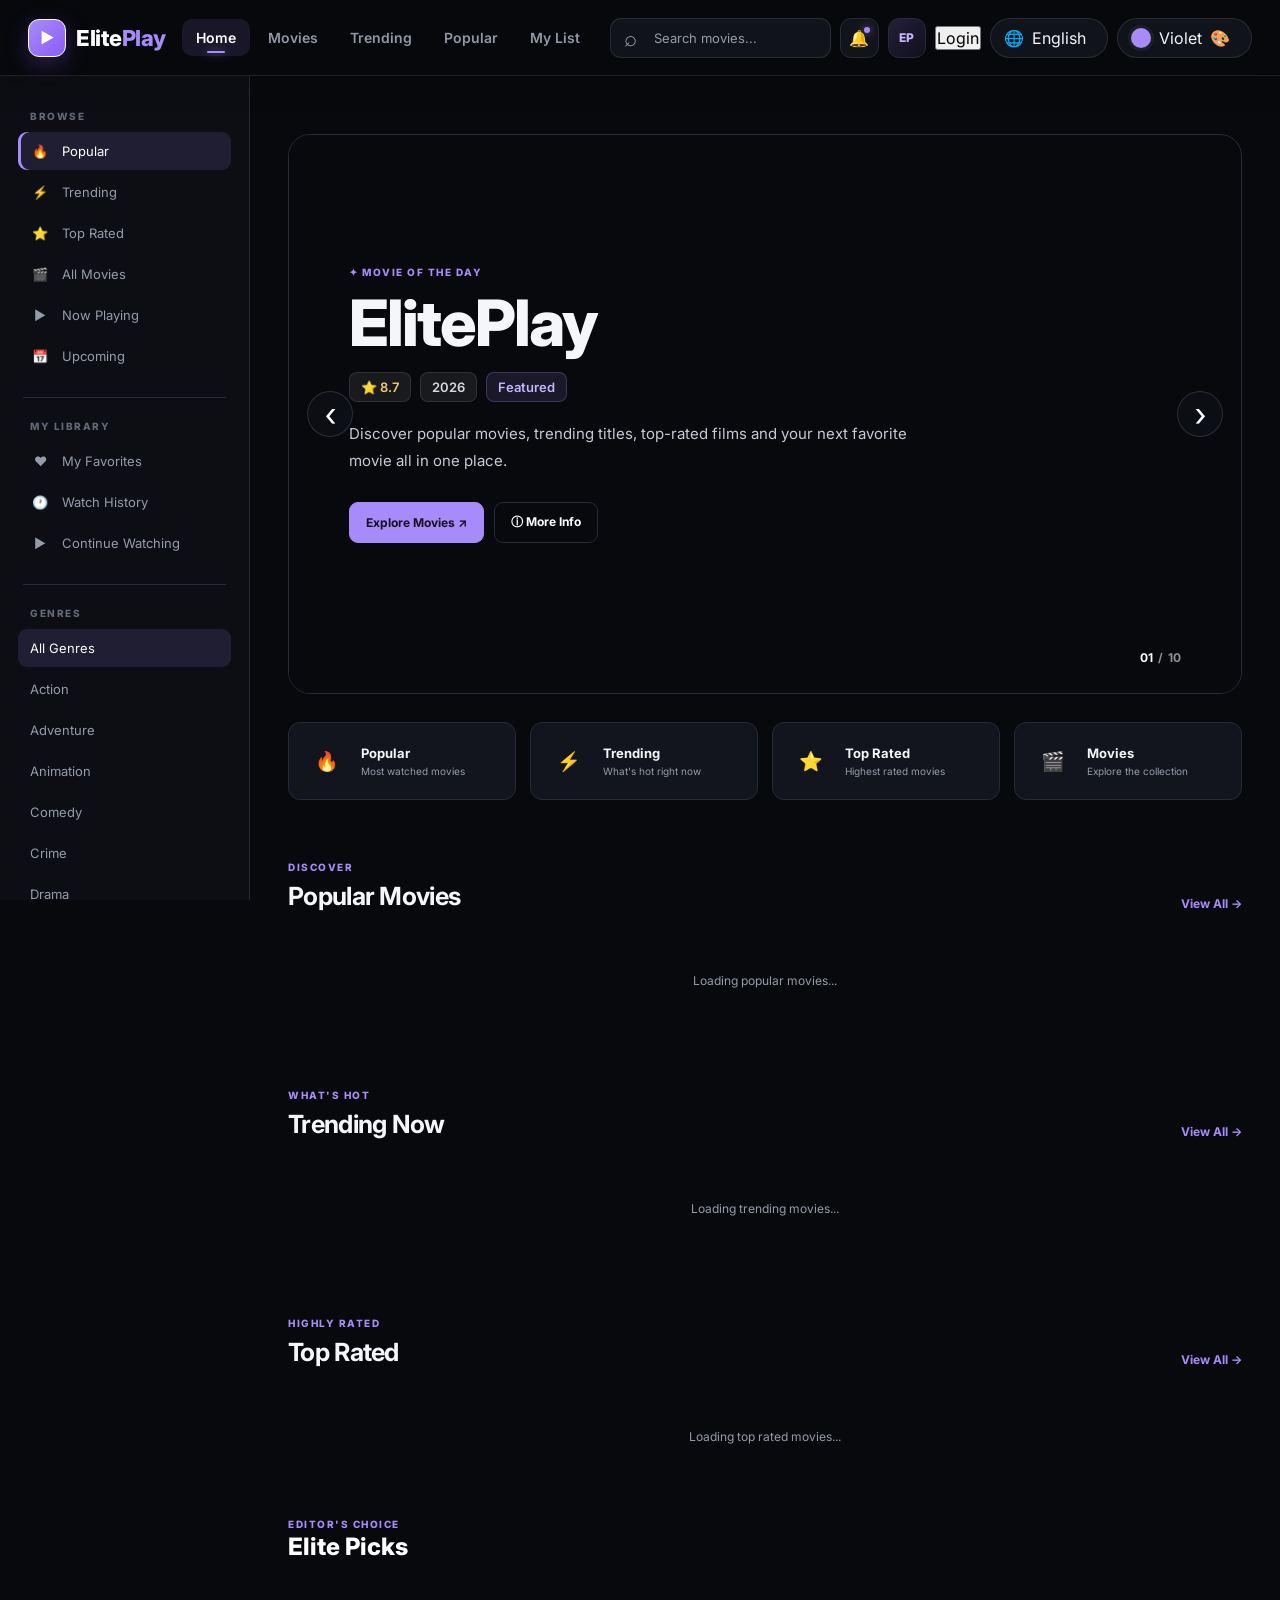
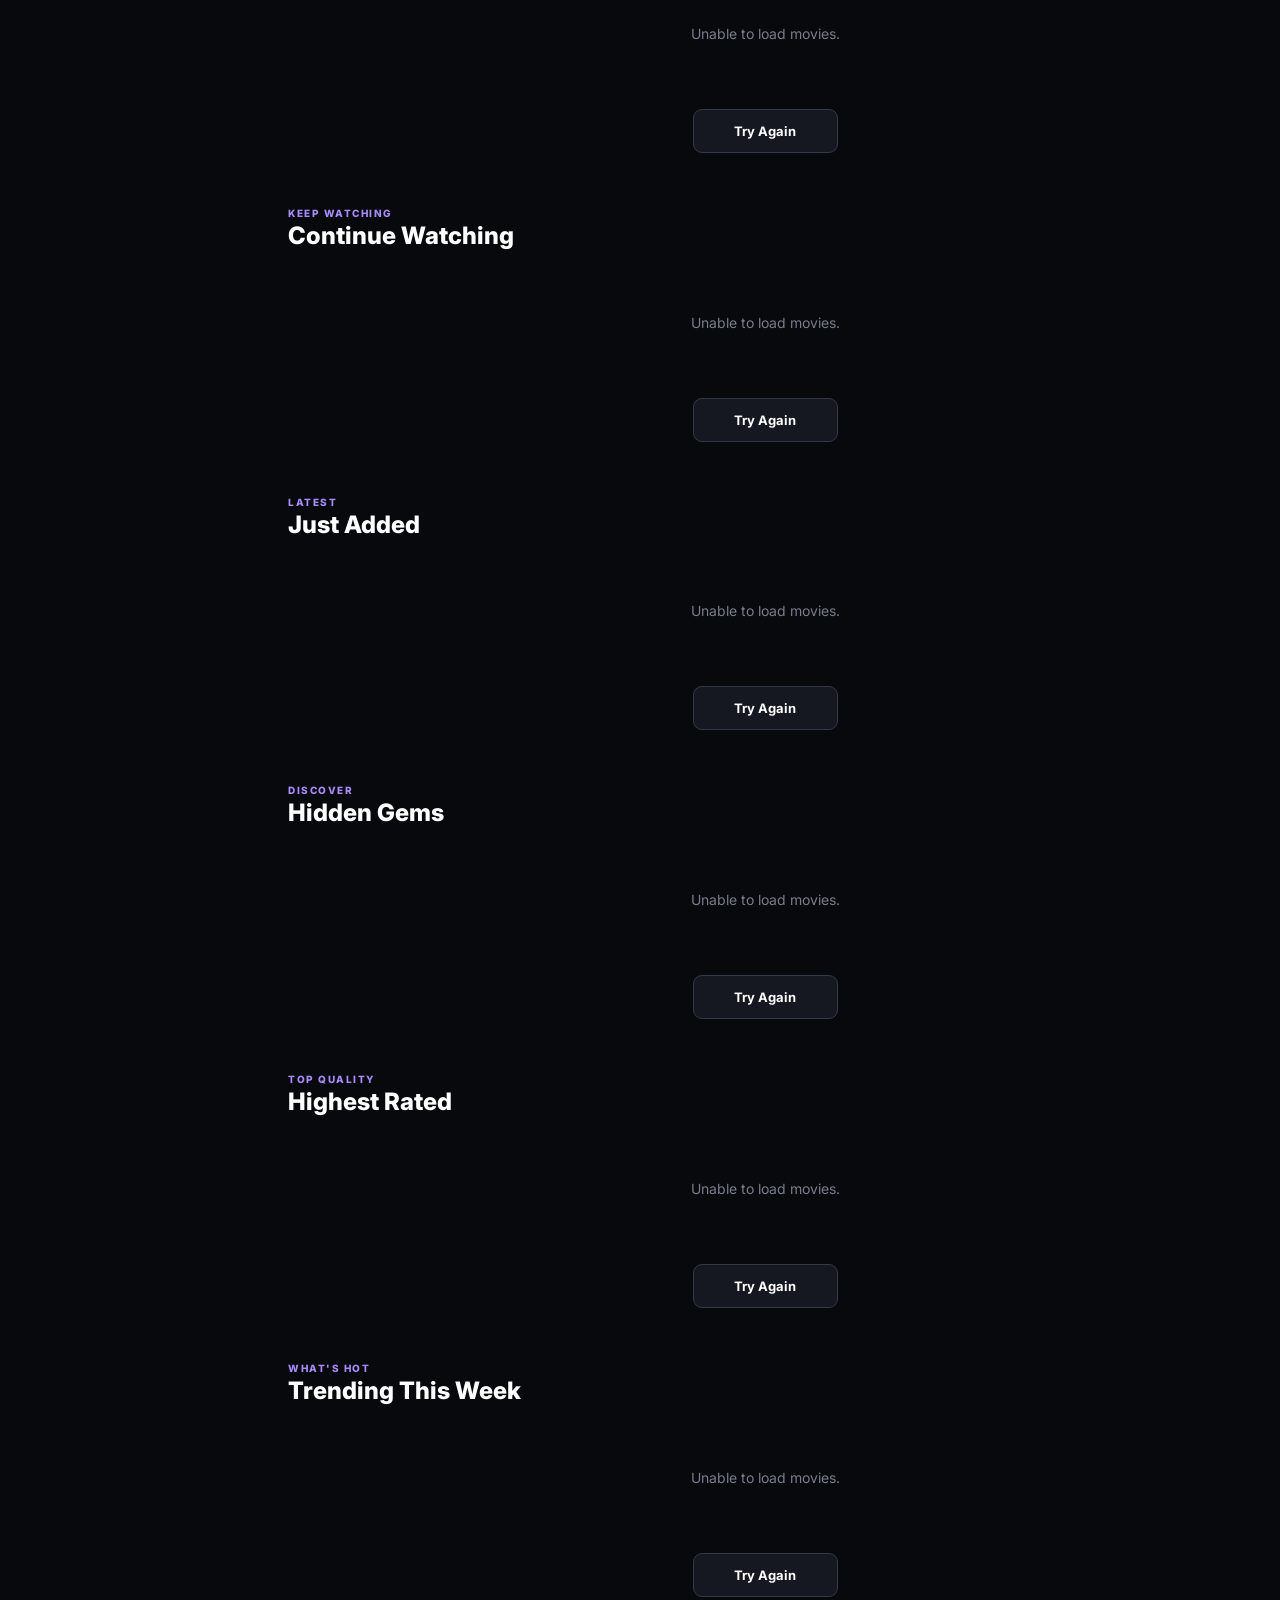
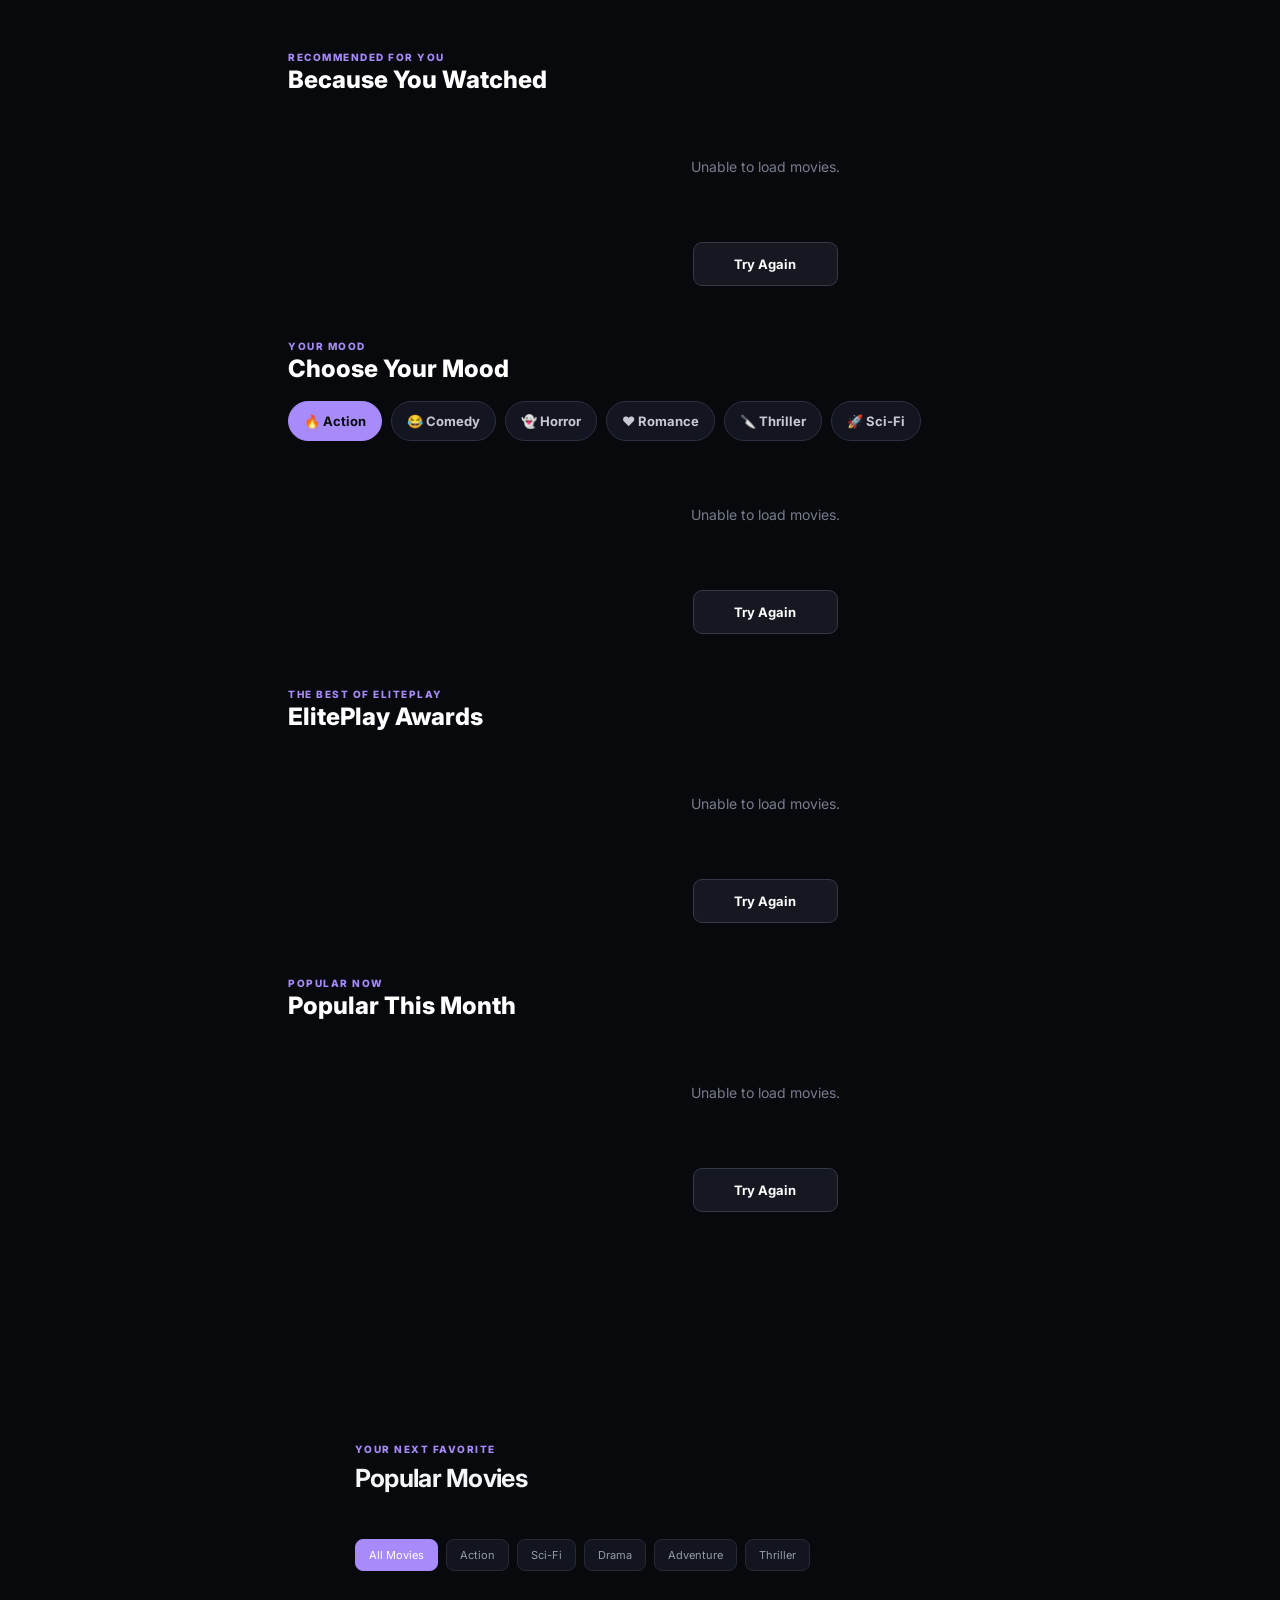
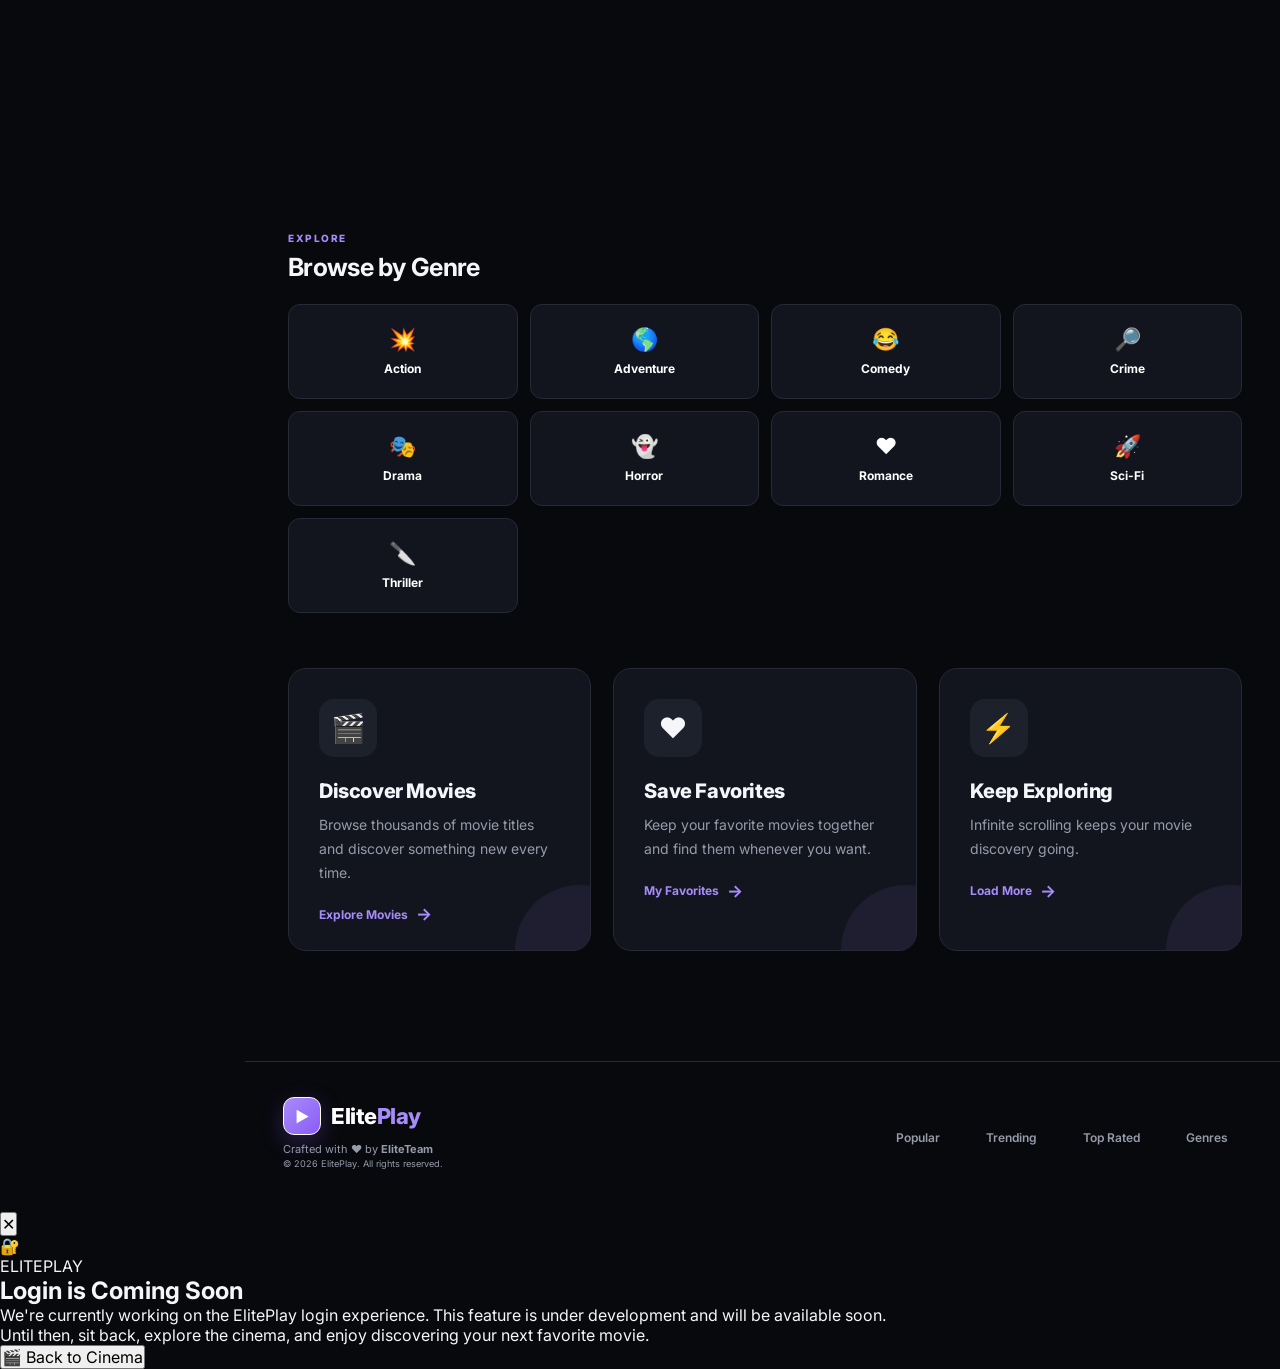
==== index.html @ f1dd1115 "Add files via upload" ====
<!DOCTYPE html>
<html lang="en">
<head>
  <meta charset="UTF-8">
  <meta name="viewport" content="width=device-width, initial-scale=1.0">

  <title>Elite Play | Movie App</title>

  <link rel="stylesheet" href="moviebox.css">
  <link rel="stylesheet" href="ThemeOrLangSections/loginbtn.css">
  
  <!-- <link rel="stylesheet" href="top-nav.css"> -->

  <link rel="preconnect" href="https://fonts.googleapis.com">
  <link href="https://fonts.googleapis.com/css2?family=Inter:wght@400;500;600;700;800&display=swap" rel="stylesheet">
</head>

<body>

<!DOCTYPE html>
<html lang="en">

<head>

    <meta charset="UTF-8">

    <meta
        name="viewport"
        content="width=device-width, initial-scale=1.0"
    >

    <title>ElitePlay | Movie App</title>

    <link
        rel="stylesheet"
        href="moviebox.css"
    >

    <link
        rel="preconnect"
        href="https://fonts.googleapis.com"
    >

    <link
        href="https://fonts.googleapis.com/css2?family=Inter:wght@400;500;600;700;800&display=swap"
        rel="stylesheet"
    >

</head>


<body>


<!-- =========================================
     TOP NAVBAR
========================================= -->

<!-- =========================================
     PREMIUM ELITEPLAY NAVBAR
========================================= -->
<!-- Animated Background -->
<canvas id="eliteBackground"></canvas>
<header class="elite-navbar">

    <!-- Logo -->
 <a href="#" class="elite-brand" id="homeLogo">
    <span class="brand-icon">▶</span>
    <span>Elite<span class="brand-accent">Play</span></span>
</a>


    <!-- Desktop Navigation -->
    <nav class="elite-nav">

        <a href="#" class="elite-nav-link active" data-nav="home">
            Home
        </a>

        <a href="#movies" class="elite-nav-link" data-nav="movies">
            Movies
        </a>

        <a href="#trendingSection" class="elite-nav-link" data-nav="trending">
            Trending
        </a>

        <a href="#popularSection" class="elite-nav-link" data-nav="popular">
            Popular
        </a>

        <button
            class="elite-nav-link nav-my-list"
            id="headerFavoritesBtn"
            type="button"
        >
            My List
        </button>

    </nav>


    <!-- Right Side -->
    <div class="elite-header-right">

        <!-- Search -->
        <div class="elite-header-search search-box">

            <span class="header-search-icon">⌕</span>

            <input
                type="search"
                id="searchInput"
                placeholder="Search movies..."
                autocomplete="off"
            >

        </div>


        <!-- Search Suggestions -->
        <div
            class="elite-search-suggestions"
            id="searchSuggestions"
        ></div>


        <!-- Notification -->
        <button
            class="header-icon-btn"
            id="notificationBtn"
            type="button"
            aria-label="Notifications"
        >
            <span>🔔</span>
            <i></i>
        </button>

        <div class="elite-notification-panel" id="notificationPanel">

    <div class="panel-header">
        <div>
            <strong>Notifications</strong>
            <small>Stay updated</small>
        </div>

        <button id="closeNotificationPanel" type="button">✕</button>
    </div>

    <div class="notification-item">
        <span class="notification-icon">🎬</span>
        <div>
            <strong>Welcome to ElitePlay</strong>
            <p>Discover movies and start watching.</p>
        </div>
    </div>

    <div class="notification-item">
        <span class="notification-icon">🔥</span>
        <div>
            <strong>Trending Movies</strong>
            <p>Check out what's trending today.</p>
        </div>
    </div>

    <div class="notification-item">
        <span class="notification-icon">⭐</span>
        <div>
            <strong>Top Rated</strong>
            <p>Explore highly rated movies.</p>
        </div>
    </div>

</div>


        <!-- Profile -->
        <button
            class="elite-profile"
            id="profileBtn"
            type="button"
            aria-label="Profile"
        >
            <span class="profile-letter">EP</span>
        </button>

        <div class="elite-profile-menu" id="profileMenu">

    <div class="profile-menu-top">
        <div class="profile-big">EP</div>

        <div>
            <strong>ElitePlay User</strong>
            <small>Movie Explorer</small>
        </div>
    </div>

    <div class="profile-menu-divider"></div>

    <button type="button" id="profileFavorites">
        <span>❤️</span>
        My Favorites
    </button>

    <button type="button" id="profileHistory">
        <span>🕐</span>
        Watch History
    </button>

    <button type="button" id="profileContinue">
        <span>▶️</span>
        Continue Watching
    </button>

    <div class="profile-menu-divider"></div>

    <button type="button" id="profileClose">
        <span>✕</span>
        Close Menu
    </button>

</div>


<!-- For Login Popup -->


<!-- Login -->
<button
    class="elite-login-btn"
    id="loginBtn"
    type="button"
    aria-label="Login"
>
    Login
</button>


<!-- For Color Or Language Sections -->

<!-- =========================================
     LANGUAGE BUTTON
========================================= -->

<div class="elite-setting-wrapper">

    <button
        class="elite-setting-btn"
        id="languageBtn"
        type="button"
        aria-label="Language"
        aria-expanded="false"
    >
        <span class="setting-icon">🌐</span>
        <span id="currentLanguage">English</span>
        <span class="setting-arrow"></span>
    </button>


    <div
        class="elite-setting-dropdown language-dropdown"
        id="languageDropdown"
    >

        <div class="setting-dropdown-header">
            <span>🌐</span>

            <div>
                <strong data-i18n="languageTitle">
                    Language
                </strong>

                <small data-i18n="languageSubtitle">
                    Choose your language
                </small>
            </div>
        </div>


        <div class="setting-options">

            <button
                class="language-option active"
                data-language="en"
                type="button"
            >
                <span>🇬🇧</span>
                <span>English</span>
                <span class="option-check">✓</span>
            </button>


            <button
                class="language-option"
                data-language="hi"
                type="button"
            >
                <span>🇮🇳</span>
                <span>Hindi</span>
                <span class="option-check">✓</span>
            </button>


            <button
                class="language-option"
                data-language="ja"
                type="button"
            >
                <span>🇯🇵</span>
                <span>Japanese</span>
                <span class="option-check">✓</span>
            </button>


            <button
                class="language-option"
                data-language="zh"
                type="button"
            >
                <span>🇨🇳</span>
                <span>Chinese</span>
                <span class="option-check">✓</span>
            </button>


            <button
                class="language-option"
                data-language="bn"
                type="button"
            >
                <span>🇧🇩</span>
                <span>Bangla</span>
                <span class="option-check">✓</span>
            </button>

        </div>

    </div>

</div>



<!-- =========================================
     THEME BUTTON
========================================= -->

<div class="elite-setting-wrapper">

    <button
        class="elite-setting-btn theme-setting-btn"
        id="themeBtn"
        type="button"
        aria-label="Color Theme"
        aria-expanded="false"
    >



        <span
            class="theme-color-dot"
            id="currentThemeDot"
        ></span>


        <span id="currentTheme">
            Violet
        </span>

                <span>🎨</span>


        <span class="setting-arrow"></span>
    </button>


    <div
        class="elite-setting-dropdown theme-dropdown"
        id="themeDropdown"
    >

        <div class="setting-dropdown-header">

            <span>🎨</span>

            <div>
                <strong data-i18n="themeTitle">
                    Color Theme
                </strong>

                <small data-i18n="themeSubtitle">
                    Customize your interface
                </small>
            </div>

        </div>


        <!-- COLOR THEMES -->

        <div class="theme-options">

            <button
                class="theme-option active"
                data-theme="violet"
                type="button"
            >
                <span
                    class="theme-option-dot violet"
                ></span>

                <span>Violet</span>

                <span class="option-check">✓</span>
            </button>


            <button
                class="theme-option"
                data-theme="ocean"
                type="button"
            >
                <span
                    class="theme-option-dot ocean"
                ></span>

                <span>Ocean</span>

                <span class="option-check">✓</span>
            </button>


            <button
                class="theme-option"
                data-theme="emerald"
                type="button"
            >
                <span
                    class="theme-option-dot emerald"
                ></span>

                <span>Emerald</span>

                <span class="option-check">✓</span>
            </button>


            <button
                class="theme-option"
                data-theme="rose"
                type="button"
            >
                <span
                    class="theme-option-dot rose"
                ></span>

                <span>Rose</span>

                <span class="option-check">✓</span>
            </button>


            <button
                class="theme-option"
                data-theme="sunset"
                type="button"
            >
                <span
                    class="theme-option-dot sunset"
                ></span>

                <span>Sunset</span>

                <span class="option-check">✓</span>
            </button>


            <button
                class="theme-option"
                data-theme="midnight"
                type="button"
            >
                <span
                    class="theme-option-dot midnight"
                ></span>

                <span>Midnight</span>

                <span class="option-check">✓</span>
            </button>

        </div>


        <!-- APPEARANCE -->

        <div class="theme-divider"></div>

        <div class="appearance-title">
            <span data-i18n="appearanceTitle">
                Appearance
            </span>
        </div>


        <div class="mode-options">

            <button
                class="mode-option active"
                data-mode="dark"
                type="button"
            >
                <span>🌙</span>
                <span data-i18n="darkMode">
                    Dark
                </span>
                <span class="option-check">✓</span>
            </button>


            <button
                class="mode-option"
                data-mode="light"
                type="button"
            >
                <span>☀️</span>
                <span data-i18n="lightMode">
                    Light
                </span>
                <span class="option-check">✓</span>
            </button>

        </div>

    </div>

</div>



        <!-- Mobile Menu -->
        <button
            class="mobile-menu-btn"
            id="mobileMenuBtn"
            type="button"
            aria-label="Open menu"
        >
            <span></span>
            <span></span>
            <span></span>
        </button>
<!-- For Mobile DropDown Menu  -->

<!-- =========================================
     MOBILE DROPDOWN MENU
========================================= -->

<div class="elite-mobile-menu" id="eliteMobileMenu">

    <div class="elite-mobile-menu-inner">

        <!-- Navigation -->
        <div class="mobile-menu-section">

            <div class="mobile-menu-title">
                <span>🧭</span>
                <span>Navigation</span>
            </div>

            <button
                class="mobile-menu-link"
                type="button"
                data-mobile-nav="home"
            >
                <span>⌂</span>
                <span>Home</span>
            </button>

            <button
                class="mobile-menu-link"
                type="button"
                data-mobile-nav="movies"
            >
                <span>🎬</span>
                <span>Movies</span>
            </button>

            <button
                class="mobile-menu-link"
                type="button"
                data-mobile-nav="trending"
            >
                <span>⚡</span>
                <span>Trending</span>
            </button>

            <button
                class="mobile-menu-link"
                type="button"
                data-mobile-nav="popular"
            >
                <span>🔥</span>
                <span>Popular</span>
            </button>

            <button
                class="mobile-menu-link"
                type="button"
                data-mobile-nav="my-list"
            >
                <span>❤️</span>
                <span>My List</span>
            </button>

        </div>


        <div class="mobile-menu-divider"></div>


        <!-- Color Themes -->
        <div class="mobile-menu-section">

            <div class="mobile-menu-title">
                <span>🎨</span>
                <span>Color Theme</span>
            </div>


            <div class="mobile-theme-grid">

                <button
                    class="mobile-theme-option"
                    type="button"
                    data-mobile-theme="violet"
                >
                    <span class="mobile-theme-dot violet"></span>
                    <span>Violet</span>
                </button>


                <button
                    class="mobile-theme-option"
                    type="button"
                    data-mobile-theme="ocean"
                >
                    <span class="mobile-theme-dot ocean"></span>
                    <span>Ocean</span>
                </button>


                <button
                    class="mobile-theme-option"
                    type="button"
                    data-mobile-theme="emerald"
                >
                    <span class="mobile-theme-dot emerald"></span>
                    <span>Emerald</span>
                </button>


                <button
                    class="mobile-theme-option"
                    type="button"
                    data-mobile-theme="rose"
                >
                    <span class="mobile-theme-dot rose"></span>
                    <span>Rose</span>
                </button>


                <button
                    class="mobile-theme-option"
                    type="button"
                    data-mobile-theme="sunset"
                >
                    <span class="mobile-theme-dot sunset"></span>
                    <span>Sunset</span>
                </button>


                <button
                    class="mobile-theme-option"
                    type="button"
                    data-mobile-theme="midnight"
                >
                    <span class="mobile-theme-dot midnight"></span>
                    <span>Midnight</span>
                </button>

            </div>

        </div>


        <div class="mobile-menu-divider"></div>


        <!-- Appearance -->
        <div class="mobile-menu-section">

            <div class="mobile-menu-title">
                <span>🌓</span>
                <span>Appearance</span>
            </div>


            <div class="mobile-mode-buttons">

                <button
                    class="mobile-mode-option"
                    type="button"
                    data-mobile-mode="dark"
                >
                    <span>🌙</span>
                    <span>Dark</span>
                </button>


                <button
                    class="mobile-mode-option"
                    type="button"
                    data-mobile-mode="light"
                >
                    <span>☀️</span>
                    <span>Light</span>
                </button>

            </div>

        </div>


        <div class="mobile-menu-divider"></div>


        <!-- Genres -->
        <div class="mobile-menu-section">

            <div class="mobile-menu-title">
                <span>🎬</span>
                <span>Genres</span>
            </div>


            <div class="mobile-genre-grid">

                <button
                    type="button"
                    data-mobile-genre="All"
                >
                    All
                </button>

                <button
                    type="button"
                    data-mobile-genre="Action"
                >
                    Action
                </button>

                <button
                    type="button"
                    data-mobile-genre="Adventure"
                >
                    Adventure
                </button>

                <button
                    type="button"
                    data-mobile-genre="Animation"
                >
                    Animation
                </button>

                <button
                    type="button"
                    data-mobile-genre="Comedy"
                >
                    Comedy
                </button>

                <button
                    type="button"
                    data-mobile-genre="Crime"
                >
                    Crime
                </button>

                <button
                    type="button"
                    data-mobile-genre="Drama"
                >
                    Drama
                </button>

                <button
                    type="button"
                    data-mobile-genre="Fantasy"
                >
                    Fantasy
                </button>

                <button
                    type="button"
                    data-mobile-genre="Horror"
                >
                    Horror
                </button>

                <button
                    type="button"
                    data-mobile-genre="Mystery"
                >
                    Mystery
                </button>

                <button
                    type="button"
                    data-mobile-genre="Romance"
                >
                    Romance
                </button>

                <button
                    type="button"
                    data-mobile-genre="Sci-Fi"
                >
                    Sci-Fi
                </button>

                <button
                    type="button"
                    data-mobile-genre="Thriller"
                >
                    Thriller
                </button>

            </div>

        </div>

    </div>

</div>






    </div>

</header>





<!-- =========================================
     APP LAYOUT
========================================= -->

<div class="app-layout">


<!-- =========================================
     SIDEBAR
========================================= -->

<aside
    class="sidebar"
    id="sidebar"
>


    <div class="sidebar-section">

        <p class="sidebar-title">
            BROWSE
        </p>


        <button
            class="sidebar-link active"
            data-section="popular"
        >
            <span>🔥</span>
            Popular
        </button>


        <button
            class="sidebar-link"
            data-section="trending"
        >
            <span>⚡</span>
            Trending
        </button>


        <button
            class="sidebar-link"
            data-section="top-rated"
        >
            <span>⭐</span>
            Top Rated
        </button>


        <button
            class="sidebar-link"
            data-section="movies"
        >
            <span>🎬</span>
            All Movies
        </button>


        <button
            class="sidebar-link"
            data-section="now-playing"
        >
            <span>▶</span>
            Now Playing
        </button>


        <button
            class="sidebar-link"
            data-section="upcoming"
        >
            <span>📅</span>
            Upcoming
        </button>

    </div>



    <div class="sidebar-divider"></div>



    <div class="sidebar-section">

        <p class="sidebar-title">
            MY LIBRARY
        </p>


        <button
            class="sidebar-link"
            id="sidebarFavorites"
        >
            <span>❤️</span>
            My Favorites
        </button>


        <button
            class="sidebar-link"
            id="sidebarHistory"
        >
            <span>🕐</span>
            Watch History
        </button>


        <button
            class="sidebar-link"
            id="sidebarContinue"
        >
            <span>▶️</span>
            Continue Watching
        </button>

        

    </div>



    <div class="sidebar-divider"></div>



    <!-- GENRES -->

    <div class="sidebar-section">

        <p class="sidebar-title">
            GENRES
        </p>


        <button
            class="sidebar-genre active"
            data-genre="All"
        >
            All Genres
        </button>


        <button
            class="sidebar-genre"
            data-genre="Action"
        >
            Action
        </button>


        <button
            class="sidebar-genre"
            data-genre="Adventure"
        >
            Adventure
        </button>


        <button
            class="sidebar-genre"
            data-genre="Animation"
        >
            Animation
        </button>


        <button
            class="sidebar-genre"
            data-genre="Comedy"
        >
            Comedy
        </button>


        <button
            class="sidebar-genre"
            data-genre="Crime"
        >
            Crime
        </button>


        <button
            class="sidebar-genre"
            data-genre="Drama"
        >
            Drama
        </button>


        <button
            class="sidebar-genre"
            data-genre="Fantasy"
        >
            Fantasy
        </button>


        <button
            class="sidebar-genre"
            data-genre="Horror"
        >
            Horror
        </button>


        <button
            class="sidebar-genre"
            data-genre="Mystery"
        >
            Mystery
        </button>


        <button
            class="sidebar-genre"
            data-genre="Romance"
        >
            Romance
        </button>


        <button
            class="sidebar-genre"
            data-genre="Sci-Fi"
        >
            Sci-Fi
        </button>


        <button
            class="sidebar-genre"
            data-genre="Thriller"
        >
            Thriller
        </button>

    </div>

<!-- FOR MOBILE MENU COLOR THEME -->
<!-- =========================================
     MOBILE COLOR THEME
========================================= -->

<div class="mobile-menu-divider"></div>

<div class="mobile-settings-section">

    <div class="mobile-settings-title">
        <span>🎨</span>
        <span>Color Theme</span>
    </div>

    <div class="mobile-theme-options">

        <button
            type="button"
            class="mobile-theme-option"
            data-theme="violet"
        >
            <span class="theme-option-dot violet"></span>
            Violet
        </button>

        <button
            type="button"
            class="mobile-theme-option"
            data-theme="ocean"
        >
            <span class="theme-option-dot ocean"></span>
            Ocean
        </button>

        <button
            type="button"
            class="mobile-theme-option"
            data-theme="emerald"
        >
            <span class="theme-option-dot emerald"></span>
            Emerald
        </button>

        <button
            type="button"
            class="mobile-theme-option"
            data-theme="rose"
        >
            <span class="theme-option-dot rose"></span>
            Rose
        </button>

        <button
            type="button"
            class="mobile-theme-option"
            data-theme="sunset"
        >
            <span class="theme-option-dot sunset"></span>
            Sunset
        </button>

        <button
            type="button"
            class="mobile-theme-option"
            data-theme="midnight"
        >
            <span class="theme-option-dot midnight"></span>
            Midnight
        </button>

    </div>

</div>


<!-- =========================================
     MOBILE APPEARANCE
========================================= -->

<div class="mobile-settings-section">

    <div class="mobile-settings-title">
        <span>🌓</span>
        <span>Appearance</span>
    </div>

    <div class="mobile-mode-options">

        <button
            type="button"
            class="mobile-mode-option"
            data-mode="dark"
        >
            🌙 Dark
        </button>

        <button
            type="button"
            class="mobile-mode-option"
            data-mode="light"
        >
            ☀️ Light
        </button>

    </div>

</div>




</aside>
<div class="sidebar-overlay" id="sidebarOverlay"></div>



<!-- =========================================
     MAIN CONTENT
========================================= -->

<main class="main-content">


<!-- =========================================
     HERO
========================================= -->

<!-- =========================================
     HERO MOVIE SLIDER
========================================= -->

<section class="hero" id="hero">

    <!-- Slider Background -->
    <div class="hero-slider" id="heroSlider"></div>

    <!-- Dark Overlay -->
    <div class="hero-overlay"></div>

    <!-- Hero Content -->
    <div class="hero-content" id="heroContent">

        <span class="eyebrow" id="heroEyebrow">
            ✦ MOVIE OF THE DAY
        </span>

        <h1 id="heroTitle">
            ElitePlay
        </h1>

        <div class="hero-meta" id="heroMeta">
            <span>⭐ 8.7</span>
            <span>2026</span>
            <span class="tag">Featured</span>
        </div>

        <p id="heroDescription">
            Discover popular movies, trending titles,
            top-rated films and your next favorite
            movie all in one place.
        </p>

        <div class="hero-buttons">

            <button
                class="primary-btn"
                id="exploreBtn"
                type="button"
            >
                Explore Movies ↗
            </button>

            <button
                class="secondary-btn"
                id="heroDetails"
                type="button"
            >
                ⓘ More Info
            </button>

        </div>

    </div>

    <!-- Slider Controls -->
    <button
        class="hero-slider-btn hero-prev"
        id="heroPrev"
        type="button"
        aria-label="Previous movie"
    >
        ‹
    </button>

    <button
        class="hero-slider-btn hero-next"
        id="heroNext"
        type="button"
        aria-label="Next movie"
    >
        ›
    </button>

    <!-- Slider Bottom -->
    <div class="hero-slider-bottom">

        <div
            class="hero-dots"
            id="heroDots"
        ></div>

        <div class="hero-counter">
            <span id="heroCurrent">01</span>
            <span>/</span>
            <span id="heroTotal">10</span>
        </div>

    </div>

</section>



<!-- =========================================
     QUICK CATEGORY CARDS
========================================= -->

<section class="quick-section">

    <div class="quick-card">

        <span>🔥</span>

        <div>
            <strong>Popular</strong>
            <small>Most watched movies</small>
        </div>

    </div>


    <div class="quick-card">

        <span>⚡</span>

        <div>
            <strong>Trending</strong>
            <small>What's hot right now</small>
        </div>

    </div>


    <div class="quick-card">

        <span>⭐</span>

        <div>
            <strong>Top Rated</strong>
            <small>Highest rated movies</small>
        </div>

    </div>


    <div class="quick-card">

        <span>🎬</span>

        <div>
            <strong>Movies</strong>
            <small>Explore the collection</small>
        </div>

    </div>

</section>



<!-- =========================================
     POPULAR MOVIES
========================================= -->

<section
    class="content-section"
    id="popularSection"
>

    <div class="section-heading">

        <div>

            <p class="eyebrow">
                DISCOVER
            </p>

            <h2>
                Popular Movies
            </h2>

        </div>


        <button
            class="view-all-btn"
            data-section="popular"
        >
            View All →
        </button>

    </div>


    <div
        class="horizontal-movie-row"
        id="popularMovieRow"
    >

        <div class="section-loading">
            Loading popular movies...
        </div>

    </div>

</section>



<!-- =========================================
     TRENDING
========================================= -->

<section
    class="content-section"
    id="trendingSection"
>

    <div class="section-heading">

        <div>

            <p class="eyebrow">
                WHAT'S HOT
            </p>

            <h2>
                Trending Now
            </h2>

        </div>


        <button
            class="view-all-btn"
            data-section="trending"
        >
            View All →
        </button>

    </div>


    <div
        class="horizontal-movie-row"
        id="trendingMovieRow"
    >

        <div class="section-loading">
            Loading trending movies...
        </div>

    </div>

</section>



<!-- =========================================
     TOP RATED
========================================= -->

<section
    class="content-section"
    id="topRatedSection"
>

    <div class="section-heading">

        <div>

            <p class="eyebrow">
                HIGHLY RATED
            </p>

            <h2>
                Top Rated
            </h2>

        </div>


        <button
            class="view-all-btn"
            data-section="top-rated"
        >
            View All →
        </button>

    </div>

    <div
        class="horizontal-movie-row"
        id="topRatedMovieRow"
    >

        <div class="section-loading">
            Loading top rated movies...
        </div>

    </div>

</section>

<!-- ---NEW MOVIES SECTIONS -->

<!-- ================================
     ELITEPLAY - 10 NEW SECTIONS
     ================================ -->

<section class="elite-extra-sections" id="eliteExtraSections">

  <!-- 1. Elite Picks -->
  <section class="elite-extra-section">
    <div class="elite-section-header">
      <div>
        <span class="elite-section-kicker">EDITOR'S CHOICE</span>
        <h2>Elite Picks</h2>
      </div>
    </div>
    <div class="elite-extra-row" id="elitePicksRow"></div>
    <div class="elite-load-more-wrap">
      <button class="elite-load-more" data-section="elitePicks">
        Load More
      </button>
    </div>
  </section>

  <!-- 2. Continue Watching -->
  <section class="elite-extra-section">
    <div class="elite-section-header">
      <div>
        <span class="elite-section-kicker">KEEP WATCHING</span>
        <h2>Continue Watching</h2>
      </div>
    </div>
    <div class="elite-extra-row" id="continueWatchingRow"></div>
    <div class="elite-load-more-wrap">
      <button class="elite-load-more" data-section="continueWatching">
        Load More
      </button>
    </div>
  </section>

  <!-- 3. Just Added -->
  <section class="elite-extra-section">
    <div class="elite-section-header">
      <div>
        <span class="elite-section-kicker">LATEST</span>
        <h2>Just Added</h2>
      </div>
    </div>
    <div class="elite-extra-row" id="justAddedRow"></div>
    <div class="elite-load-more-wrap">
      <button class="elite-load-more" data-section="justAdded">
        Load More
      </button>
    </div>
  </section>

  <!-- 4. Hidden Gems -->
  <section class="elite-extra-section">
    <div class="elite-section-header">
      <div>
        <span class="elite-section-kicker">DISCOVER</span>
        <h2>Hidden Gems</h2>
      </div>
    </div>
    <div class="elite-extra-row" id="hiddenGemsRow"></div>
    <div class="elite-load-more-wrap">
      <button class="elite-load-more" data-section="hiddenGems">
        Load More
      </button>
    </div>
  </section>

  <!-- 5. Highest Rated -->
  <section class="elite-extra-section">
    <div class="elite-section-header">
      <div>
        <span class="elite-section-kicker">TOP QUALITY</span>
        <h2>Highest Rated</h2>
      </div>
    </div>
    <div class="elite-extra-row" id="highestRatedRow"></div>
    <div class="elite-load-more-wrap">
      <button class="elite-load-more" data-section="highestRated">
        Load More
      </button>
    </div>
  </section>

  <!-- 6. Trending This Week -->
  <section class="elite-extra-section">
    <div class="elite-section-header">
      <div>
        <span class="elite-section-kicker">WHAT'S HOT</span>
        <h2>Trending This Week</h2>
      </div>
    </div>
    <div class="elite-extra-row" id="trendingWeekRow"></div>
    <div class="elite-load-more-wrap">
      <button class="elite-load-more" data-section="trendingWeek">
        Load More
      </button>
    </div>
  </section>

  <!-- 7. Because You Watched -->
  <section class="elite-extra-section">
    <div class="elite-section-header">
      <div>
        <span class="elite-section-kicker">RECOMMENDED FOR YOU</span>
        <h2>Because You Watched</h2>
      </div>
    </div>
    <div class="elite-extra-row" id="becauseWatchedRow"></div>
    <div class="elite-load-more-wrap">
      <button class="elite-load-more" data-section="becauseWatched">
        Load More
      </button>
    </div>
  </section>

  <!-- 8. Choose Your Mood -->
  <section class="elite-extra-section elite-mood-section">
    <div class="elite-section-header">
      <div>
        <span class="elite-section-kicker">YOUR MOOD</span>
        <h2>Choose Your Mood</h2>
      </div>
    </div>

    <div class="elite-mood-buttons">
      <button class="elite-mood-btn active" data-mood="action">🔥 Action</button>
      <button class="elite-mood-btn" data-mood="comedy">😂 Comedy</button>
      <button class="elite-mood-btn" data-mood="horror">👻 Horror</button>
      <button class="elite-mood-btn" data-mood="romance">❤️ Romance</button>
      <button class="elite-mood-btn" data-mood="thriller">🔪 Thriller</button>
      <button class="elite-mood-btn" data-mood="science-fiction">🚀 Sci-Fi</button>
    </div>

    <div class="elite-extra-row" id="moodRow"></div>

    <div class="elite-load-more-wrap">
      <button class="elite-load-more" data-section="mood">
        Load More
      </button>
    </div>
  </section>

  <!-- 9. ElitePlay Awards -->
  <section class="elite-extra-section">
    <div class="elite-section-header">
      <div>
        <span class="elite-section-kicker">THE BEST OF ELITEPLAY</span>
        <h2>ElitePlay Awards</h2>
      </div>
    </div>
    <div class="elite-extra-row" id="eliteAwardsRow"></div>
    <div class="elite-load-more-wrap">
      <button class="elite-load-more" data-section="eliteAwards">
        Load More
      </button>
    </div>
  </section>

  <!-- 10. Popular This Month -->
  <section class="elite-extra-section">
    <div class="elite-section-header">
      <div>
        <span class="elite-section-kicker">POPULAR NOW</span>
        <h2>Popular This Month</h2>
      </div>
    </div>
    <div class="elite-extra-row" id="popularMonthRow"></div>
    <div class="elite-load-more-wrap">
      <button class="elite-load-more" data-section="popularMonth">
        Load More
      </button>
    </div>
  </section>

</section>


<!-- =========================================
     MAIN MOVIE GRID
========================================= -->

<section
    class="movies-section"
    id="movies"
>


    <div class="section-heading">

        <div>

            <p class="eyebrow">
                YOUR NEXT FAVORITE
            </p>

            <h2 id="sectionTitle">
                Popular Movies
            </h2>

        </div>


        <span
            class="results-count"
            id="resultsCount"
        ></span>

    </div>



    <!-- Existing genre filters -->

    <div
        class="filters"
        id="filters"
    >

        <button
            class="filter-btn active"
            data-genre="All"
        >
            All Movies
        </button>


        <button
            class="filter-btn"
            data-genre="Action"
        >
            Action
        </button>


        <button
            class="filter-btn"
            data-genre="Sci-Fi"
        >
            Sci-Fi
        </button>


        <button
            class="filter-btn"
            data-genre="Drama"
        >
            Drama
        </button>


        <button
            class="filter-btn"
            data-genre="Adventure"
        >
            Adventure
        </button>


        <button
            class="filter-btn"
            data-genre="Thriller"
        >
            Thriller
        </button>

    </div>



    <div
        class="movie-grid"
        id="movieGrid"
    ></div>



    <!-- Infinite scroll loader -->

    <div
        id="loadMoreSentinel"
        class="load-more-sentinel"
    >

        <div
            id="infiniteLoader"
            class="infinite-loader"
        >

            <span class="loader-spinner"></span>

            <span>
                Loading more movies...
            </span>

        </div>

    </div>



    <!-- Keep this because current JS uses it -->

    <div
        class="load-more-wrap"
    >

        <button
            class="secondary-btn"
            id="loadMoreBtn"
        >
            Load More
        </button>

    </div>



    <div
        class="empty-state"
        id="emptyState"
        hidden
    >

        <div class="empty-icon">
            🎬
        </div>

        <h3>
            No movies found
        </h3>

        <p>
            Try another title or select a different genre.
        </p>

        <button
            class="secondary-btn"
            id="resetBtn"
        >
            Show all movies
        </button>

    </div>

</section>



<!-- =========================================
     EXPLORE GENRES
========================================= -->

<section class="genre-explore">

    <div class="section-heading">

        <div>

            <p class="eyebrow">
                EXPLORE
            </p>

            <h2>
                Browse by Genre
            </h2>

        </div>

    </div>


    <div class="genre-grid">

        <button data-genre="Action">
            <span>💥</span>
            Action
        </button>

        <button data-genre="Adventure">
            <span>🌎</span>
            Adventure
        </button>

        <button data-genre="Comedy">
            <span>😂</span>
            Comedy
        </button>

        <button data-genre="Crime">
            <span>🔎</span>
            Crime
        </button>

        <button data-genre="Drama">
            <span>🎭</span>
            Drama
        </button>

        <button data-genre="Horror">
            <span>👻</span>
            Horror
        </button>

        <button data-genre="Romance">
            <span>❤️</span>
            Romance
        </button>

        <button data-genre="Sci-Fi">
            <span>🚀</span>
            Sci-Fi
        </button>

        <button data-genre="Thriller">
            <span>🔪</span>
            Thriller
        </button>

    </div>

    

</section>

<!-- =========================================
     FUNCTIONAL INFO CARDS
========================================= -->

<section class="elite-info">

    <!-- Discover Movies -->
    <button
        class="elite-info-card"
        type="button"
        data-action="discover"
    >
        <span class="info-icon">🎬</span>

        <div class="info-card-content">
            <h3>Discover Movies</h3>

            <p>
                Browse thousands of movie titles and
                discover something new every time.
            </p>

            <span class="info-card-action">
                Explore Movies <span>→</span>
            </span>
        </div>
    </button>


    <!-- Save Favorites -->
    <button
        class="elite-info-card"
        type="button"
        data-action="favorites"
    >
        <span class="info-icon">❤️</span>

        <div class="info-card-content">
            <h3>Save Favorites</h3>

            <p>
                Keep your favorite movies together
                and find them whenever you want.
            </p>

            <span class="info-card-action">
                My Favorites <span>→</span>
            </span>
        </div>
    </button>


    <!-- Keep Exploring -->
    <button
        class="elite-info-card"
        type="button"
        data-action="explore"
    >
        <span class="info-icon">⚡</span>

        <div class="info-card-content">
            <h3>Keep Exploring</h3>

            <p>
                Infinite scrolling keeps your movie
                discovery going.
            </p>

            <span class="info-card-action">
                Load More <span>→</span>
            </span>
        </div>
    </button>

</section>


</main>

</div>



<!-- =========================================
     FOOTER
========================================= -->

<footer>

    <div>

<a href="#" class="elite-brand" id="homeLogo">
    <span class="brand-icon">▶</span>
    <span>Elite<span class="brand-accent">Play</span></span>
</a>

       <p>
        Crafted with <span>♥</span> by
        <strong>EliteTeam</strong>
        <div><small>© 2026 ElitePlay. All rights reserved.</small></div>
    </p>

    </div>



    <div class="footer-links">

    <button
        type="button"
        class="footer-action"
        data-footer-action="popular"
    >
        Popular
    </button>

    <button
        type="button"
        class="footer-action"
        data-footer-action="trending"
    >
        Trending
    </button>

    <button
        type="button"
        class="footer-action"
        data-footer-action="top-rated"
    >
        Top Rated
    </button>

    <button
        type="button"
        class="footer-action"
        data-footer-action="genres"
    >
        Genres
    </button>

</div>

</footer>



<!-- =========================================
     MOVIE DETAILS MODAL
========================================= -->

<div
    class="modal"
    id="movieModal"
    aria-hidden="true"
>

    <div
        class="modal-backdrop"
        id="modalBackdrop"
    ></div>


    <div class="modal-content">

        <button
            class="modal-close"
            id="modalClose"
            aria-label="Close"
        >
            ✕
        </button>


        <img
            id="modalPoster"
            src=""
            alt="Movie poster"
        >


        <div class="modal-info">

            <span class="eyebrow">
                MOVIE DETAILS
            </span>


            <h2 id="modalTitle"></h2>


            <div
                class="hero-meta"
                id="modalMeta"
            ></div>


            <p id="modalDescription"></p>


            <div class="modal-actions">

                <button
                    class="primary-btn"
                    id="playMovieBtn"
                >
                    ▶ Play Movie
                </button>


                <button
                    class="primary-btn"
                    id="modalTrailer"
                >
                    ▶ Watch Trailer
                </button>


                <button
                    class="secondary-btn"
                    id="modalFavorite"
                >
                    ♡ Add to Favorites
                </button>

            </div>

        </div>

    </div>

</div>



<!-- =========================================
     VIDEO PLAYER
========================================= -->

<div
    class="video-modal"
    id="videoModal"
    aria-hidden="true"
>

    <div
        class="video-backdrop"
        id="videoBackdrop"
    ></div>


    <div class="video-player-shell">

        <div class="video-player-header">

            <div>

                <span class="eyebrow">
                    NOW PLAYING
                </span>

                <h3 id="playerTitle">
                    Movie
                </h3>

            </div>


            <button
                class="video-close"
                id="videoClose"
            >
                ✕
            </button>

        </div>


        <video
            id="moviePlayer"
            controls
            playsinline
            preload="metadata"
        ></video>


        <div class="video-player-footer">

            <span id="playerStatus">
                Ready to play
            </span>


            <button
                class="secondary-btn"
                id="chooseVideoBtn"
            >
                Choose MP4
            </button>


            <input
                id="videoFileInput"
                type="file"
                accept="video/mp4,video/webm,video/ogg"
                hidden
            >

        </div>

    </div>

</div>

<!-- Section for popup -->

<!-- =========================================
     ELITEPLAY LOGIN DEVELOPMENT POPUP
========================================= -->

<div
    class="elite-login-modal"
    id="loginModal"
    aria-hidden="true"
>

    <div
        class="elite-login-backdrop"
        id="loginBackdrop"
    ></div>


    <div
        class="elite-login-popup"
        role="dialog"
        aria-modal="true"
        aria-labelledby="loginPopupTitle"
    >

        <!-- Close Button -->
        <button
            class="elite-login-close"
            id="loginClose"
            type="button"
            aria-label="Close"
        >
            ✕
        </button>


        <!-- Icon -->
        <div class="elite-login-icon">
            🔐
        </div>


        <!-- Content -->
        <div class="elite-login-content">

            <span class="elite-login-kicker">
                ELITEPLAY
            </span>

            <h2 id="loginPopupTitle">
                Login is Coming Soon
            </h2>

            <p>
                We're currently working on the ElitePlay
                login experience. This feature is under
                development and will be available soon.
            </p>

            <p class="elite-login-subtext">
                Until then, sit back, explore the cinema,
                and enjoy discovering your next favorite movie.
            </p>

        </div>


        <!-- Back Button -->
        <button
            class="elite-back-cinema-btn"
            id="backToCinema"
            type="button"
        >
            🎬 Back to Cinema
        </button>

    </div>

</div>




<script src="ThemeOrLangSections/loginbtn.js"></script>

<script src="config.js"></script>


<!-- Supabase -->

<script src="https://cdn.jsdelivr.net/npm/@supabase/supabase-js@2"></script>


<!-- Your existing JS -->

<script src="moviebox.js"></script>

<script src="newSections.js"></script>

<!-- <script src="ThemeOrLangSections/themeLang.css"></script> -->
<script src="ThemeOrLangSections/themeLang.js"></script>



</body>

</html>
---- moviebox.css ----
:root {
  --bg: #090b10;
  --surface: #12151e;
  --surface-light: #1c202c;
  --text: #f5f6fa;
  --muted: #969baa;
  --accent: #a78bfa;
  --border: #262a37;
}

* {
  margin: 0;
  padding: 0;
  box-sizing: border-box;
}

html {
  scroll-behavior: smooth;
}

body {
  background: var(--bg);
  color: var(--text);
  font-family: "Inter", sans-serif;
  min-height: 100vh;
}

button, input {
  font: inherit;
}

button, a {
  -webkit-tap-highlight-color: transparent;
}

button {
  cursor: pointer;
}

a {
  color: inherit;
  text-decoration: none;
}

.navbar {
  height: 82px;
  padding: 0 7%;
  display: flex;
  align-items: center;
  justify-content: space-between;
  gap: 28px;
  background: rgba(9, 11, 16, 0.96);
  border-bottom: 1px solid var(--border);
}

.logo {
  font-size: 25px;
  font-weight: 800;
  letter-spacing: -1px;
  white-space: nowrap;
}

.logo span {
  color: var(--accent);
}

.nav-links {
  display: flex;
  align-items: center;
  gap: 30px;
}

.nav-links a {
  color: var(--muted);
  font-size: 14px;
  transition: color 0.2s;
}

.nav-links a:hover,
.nav-links a.active {
  color: var(--text);
}

.nav-right {
  display: flex;
  align-items: center;
  gap: 14px;
}

.search-box {
  display: flex;
  align-items: center;
  gap: 9px;
  width: 220px;
  padding: 11px 14px;
  background: var(--surface);
  border: 1px solid var(--border);
  border-radius: 10px;
}

.search-box span {
  color: var(--muted);
  font-size: 22px;
}

.search-box input {
  width: 100%;
  min-width: 0;
  background: transparent;
  color: var(--text);
  outline: none;
  border: none;
  font-size: 12px;
}

.search-box input::placeholder {
  color: var(--muted);
}

.profile-btn {
  width: 38px;
  height: 38px;
  border: 0;
  border-radius: 50%;
  background: var(--accent);
  color: #171020;
  font-weight: 800;
}

.hero {
  position: relative;
  min-height: 480px;
  margin: 28px 7% 0;
  overflow: hidden;
  border: 1px solid #282333;
  border-radius: 22px;
  background:
    linear-gradient(90deg, #11101d 0%, rgba(17,16,29,.94) 35%, rgba(17,16,29,.25) 100%),
    url("https://images.unsplash.com/photo-1446776811953-b23d57bd21aa?auto=format&fit=crop&w=1800&q=85")
    center 48% / cover;
}

.hero-content {
  position: relative;
  z-index: 2;
  max-width: 560px;
  padding: 76px 6%;
}

.eyebrow {
  display: inline-block;
  color: var(--accent);
  font-size: 10px;
  font-weight: 700;
  letter-spacing: 2px;
}

.hero h1 {
  margin: 20px 0 17px;
  font-size: clamp(42px, 6vw, 68px);
  letter-spacing: -3px;
}

.hero-meta {
  display: flex;
  align-items: center;
  flex-wrap: wrap;
  gap: 14px;
  color: #d4d5df;
  font-size: 12px;
}

.hero-meta span:first-child {
  color: #f5ca75;
}

.tag {
  padding: 5px 9px;
  border: 1px solid #535064;
  border-radius: 5px;
}

.hero-content > p {
  max-width: 430px;
  margin: 22px 0 27px;
  color: #b7b6c5;
  font-size: 14px;
  line-height: 1.9;
}

.hero-buttons {
  display: flex;
  flex-wrap: wrap;
  gap: 12px;
}

.primary-btn,
.secondary-btn {
  padding: 13px 19px;
  border-radius: 9px;
  font-size: 12px;
  font-weight: 700;
  transition: transform 0.2s, background 0.2s;
}

.primary-btn {
  color: #171020;
  background: var(--accent);
  border: 1px solid var(--accent);
}

.secondary-btn {
  color: var(--text);
  background: rgba(255,255,255,.06);
  border: 1px solid #494655;
}

.primary-btn:hover,
.secondary-btn:hover {
  transform: translateY(-2px);
}

.movies-section {
  padding: 65px 7% 80px;
  scroll-margin-top: 25px;
}

.section-heading {
  display: flex;
  align-items: end;
  justify-content: space-between;
  gap: 16px;
}

.section-heading h2 {
  margin-top: 10px;
  font-size: 27px;
  letter-spacing: -1px;
}

.results-count {
  color: var(--muted);
  font-size: 12px;
}

.filters {
  display: flex;
  gap: 10px;
  overflow-x: auto;
  padding: 24px 0;
  scrollbar-width: none;
}

.filters::-webkit-scrollbar {
  display: none;
}

.filter-btn {
  flex-shrink: 0;
  padding: 10px 17px;
  border: 1px solid var(--border);
  border-radius: 8px;
  color: var(--muted);
  background: var(--surface);
  font-size: 12px;
  transition: all .2s;
}

.filter-btn:hover,
.filter-btn.active {
  background: var(--accent);
  border-color: var(--accent);
  color: #171020;
}

.movie-grid {
  display: grid;
  grid-template-columns: repeat(5, minmax(0, 1fr));
  gap: 24px 18px;
}

.movie-card {
  min-width: 0;
  cursor: pointer;
  transition: transform .25s;
}

.movie-card:hover {
  transform: translateY(-5px);
}

.poster-wrap {
  position: relative;
  overflow: hidden;
  aspect-ratio: 2 / 3;
  border: 1px solid var(--border);
  border-radius: 12px;
  background: var(--surface);
}

.poster {
  width: 100%;
  height: 100%;
  display: block;
  object-fit: cover;
  transition: transform .4s;
}

.movie-card:hover .poster {
  transform: scale(1.05);
}

.rating {
  position: absolute;
  left: 9px;
  top: 9px;
  padding: 6px 8px;
  border-radius: 6px;
  background: rgba(9,11,16,.88);
  color: #f5ca75;
  font-size: 11px;
  font-weight: 700;
}

.favorite-btn {
  position: absolute;
  top: 8px;
  right: 8px;
  display: grid;
  place-items: center;
  width: 34px;
  height: 34px;
  border: 1px solid #ffffff38;
  border-radius: 50%;
  background: #090b10b8;
  color: white;
  font-size: 18px;
}

.favorite-btn.saved {
  background: #f05a82;
  border-color: #f05a82;
}

.movie-info {
  padding: 12px 2px 0;
}

.movie-info h3 {
  overflow: hidden;
  font-size: 14px;
  font-weight: 600;
  text-overflow: ellipsis;
  white-space: nowrap;
}

.movie-subtitle {
  display: flex;
  justify-content: space-between;
  gap: 8px;
  margin-top: 8px;
  color: var(--muted);
  font-size: 11px;
}

.empty-state {
  padding: 55px 15px;
  text-align: center;
  border: 1px dashed var(--border);
  border-radius: 14px;
}

.empty-icon {
  margin-bottom: 12px;
  font-size: 38px;
}

.empty-state h3 {
  margin-bottom: 9px;
}

.empty-state p {
  margin-bottom: 20px;
  color: var(--muted);
  font-size: 13px;
}

footer {
  display: flex;
  align-items: center;
  justify-content: space-between;
  flex-wrap: wrap;
  gap: 15px;
  padding: 28px 7%;
  border-top: 1px solid var(--border);
  color: var(--muted);
  font-size: 11px;
}

footer .logo {
  color: var(--text);
  font-size: 20px;
}

.modal {
  position: fixed;
  z-index: 20;
  inset: 0;
  display: none;
  align-items: center;
  justify-content: center;
  padding: 20px;
}

.modal.open {
  display: flex;
}

.modal-backdrop {
  position: absolute;
  inset: 0;
  background: rgba(0,0,0,.78);
  backdrop-filter: blur(5px);
}

.modal-content {
  position: relative;
  z-index: 1;
  display: grid;
  grid-template-columns: 200px 1fr;
  gap: 25px;
  width: min(650px, 100%);
  max-height: 90vh;
  overflow-y: auto;
  padding: 25px;
  border: 1px solid var(--border);
  border-radius: 18px;
  background: var(--surface);
}

.modal-content > img {
  width: 100%;
  border-radius: 10px;
}

.modal-info {
  align-self: center;
}

.modal-info h2 {
  margin: 12px 0;
  font-size: 26px;
}

.modal-info > p {
  margin: 18px 0;
  color: var(--muted);
  font-size: 13px;
  line-height: 1.8;
}

.modal-close {
  position: absolute;
  top: 12px;
  right: 12px;
  width: 32px;
  height: 32px;
  border: 1px solid var(--border);
  border-radius: 50%;
  background: var(--surface-light);
  color: white;
}

@media (max-width: 1050px) {
  .movie-grid {
    grid-template-columns: repeat(4, minmax(0, 1fr));
  }

  .navbar {
    padding: 0 4%;
  }

  .hero {
    margin-left: 4%;
    margin-right: 4%;
  }

  .movies-section {
    padding-left: 4%;
    padding-right: 4%;
  }
}

@media (max-width: 720px) {
  .navbar {
    height: auto;
    min-height: 72px;
    padding: 17px 5%;
    flex-wrap: wrap;
    gap: 16px;
  }

  .nav-links {
    order: 3;
    width: 100%;
    gap: 23px;
    overflow-x: auto;
  }

  .nav-right {
    margin-left: auto;
  }

  .search-box {
    width: min(190px, 43vw);
  }

  .hero {
    min-height: 410px;
    margin-top: 18px;
    border-radius: 16px;
    background-position: center;
  }

  .hero-content {
    padding: 55px 7%;
  }

  .hero h1 {
    font-size: 46px;
  }

  .movies-section {
    padding-top: 48px;
    padding-bottom: 55px;
  }

  .movie-grid {
    grid-template-columns: repeat(3, minmax(0, 1fr));
    gap: 22px 12px;
  }

  .movie-info h3 {
    font-size: 12px;
  }

  .movie-subtitle {
    font-size: 10px;
  }

  footer {
    padding: 25px 5%;
  }
}

@media (max-width: 430px) {
  .logo {
    font-size: 22px;
  }

  .profile-btn {
    width: 34px;
    height: 34px;
  }

  .hero {
    min-height: 390px;
  }

  .hero h1 {
    font-size: 40px;
  }

  .hero-content > p {
    font-size: 13px;
  }

  .movie-grid {
    grid-template-columns: repeat(2, minmax(0, 1fr));
    gap: 24px 14px;
  }

  .section-heading h2 {
    font-size: 23px;
  }

  .modal-content {
    grid-template-columns: 100px 1fr;
    gap: 15px;
    padding: 18px;
  }

  .modal-info h2 {
    font-size: 20px;
  }

  .modal-info > p {
    font-size: 12px;
  }

  .modal-info .hero-meta {
    gap: 8px;
    font-size: 10px;
  }
}

/* ============================================
   YouTube Trailer Player
   ============================================ */

.modal-actions {
  display: flex;
  flex-wrap: wrap;
  gap: 10px;
}

.trailer-modal {
  position: fixed;
  z-index: 50;
  inset: 0;
  display: none;
  align-items: center;
  justify-content: center;
  padding: 20px;
}

.trailer-modal.open {
  display: flex;
}

.trailer-backdrop {
  position: absolute;
  inset: 0;
  background: rgba(0,0,0,.9);
  backdrop-filter: blur(6px);
}

.trailer-content {
  position: relative;
  z-index: 1;
  width: min(950px, 100%);
  padding: 18px;
  border: 1px solid var(--border);
  border-radius: 16px;
  background: var(--surface);
  box-shadow: 0 25px 80px rgba(0,0,0,.5);
}

.trailer-header {
  display: flex;
  align-items: center;
  justify-content: space-between;
  gap: 15px;
  margin-bottom: 14px;
}

.trailer-header h3 {
  font-size: 18px;
}

.trailer-close {
  width: 34px;
  height: 34px;
  border: 1px solid var(--border);
  border-radius: 50%;
  background: var(--surface-light);
  color: var(--text);
}

.trailer-player {
  position: relative;
  overflow: hidden;
  aspect-ratio: 16 / 9;
  border-radius: 10px;
  background: #000;
}

.trailer-player iframe {
  width: 100%;
  height: 100%;
  display: block;
  border: 0;
}

.trailer-note {
  margin-top: 12px;
  color: var(--muted);
  font-size: 11px;
  line-height: 1.6;
}

@media (max-width: 600px) {
  .trailer-modal {
    padding: 10px;
  }

  .trailer-content {
    padding: 12px;
  }

  .trailer-header h3 {
    font-size: 15px;
  }

  .modal-actions {
    flex-direction: column;
  }

  .modal-actions button {
    width: 100%;
  }
}
.profile-btn {
  width: 42px;
  height: 42px;
  border-radius: 50%;
  border: 1px solid rgba(255, 255, 255, 0.12);
  background: rgba(255, 255, 255, 0.06);
  color: #fff;
  display: flex;
  align-items: center;
  justify-content: center;
  cursor: pointer;
  transition: 0.2s ease;
}

.profile-btn:hover {
  background: rgba(228, 221, 221, 0.12);
  transform: translateY(-1px);
}

.profile-icon {
  font-size: 20px;
  line-height: 1;
}

.load-more-container {
  display: flex;
  justify-content: center;
  align-items: center;
  margin: 45px 0 25px;
}

.load-more-btn {
  min-width: 160px;
  padding: 13px 28px;

  border: 1px solid rgba(255, 255, 255, 0.15);
  border-radius: 10px;

  background: rgba(255, 255, 255, 0.06);
  color: #ffffff;

  font-family: inherit;
  font-size: 14px;
  font-weight: 700;

  cursor: pointer;

  transition:
    background 0.25s ease,
    color 0.25s ease,
    transform 0.25s ease,
    box-shadow 0.25s ease;
}

.load-more-btn:hover {
  background: #ffffff;
  color: #111111;

  transform: translateY(-2px);

  box-shadow:
    0 8px 25px rgba(0, 0, 0, 0.25);
}

.load-more-btn:active {
  transform: translateY(0);
}

.load-more-btn:disabled {
  opacity: 0.6;
  cursor: not-allowed;
  transform: none;
};

/* =========================== */

:root {

    --bg: #08090d;

    --surface: #11141b;

    --surface-2: #171a23;

    --surface-3: #1d212c;

    --border: #272b36;

    --text: #f7f7fa;

    --muted: #9297a5;

    --accent: #a78bfa;

    --accent-2: #8b5cf6;

    --danger: #ff5d73;

}


* {

    margin: 0;

    padding: 0;

    box-sizing: border-box;

}


html {

    scroll-behavior: smooth;

}


body {

    background: var(--bg);

    color: var(--text);

    font-family: "Inter", sans-serif;

    min-height: 100vh;

}


button,
input {

    font: inherit;

}


button {

    cursor: pointer;

}


a {

    text-decoration: none;

    color: inherit;

}


/* =========================================
   LOGO
========================================= */

.elite-logo {

    font-size: 25px;

    font-weight: 800;

    letter-spacing: -1px;

}


.elite-logo span {

    color: var(--accent);

}


/* =========================================
   TOP NAVBAR
========================================= */

.top-navbar {

    height: 76px;

    position: sticky;

    top: 0;

    z-index: 100;

    display: flex;

    align-items: center;

    gap: 35px;

    padding: 0 28px;

    background: rgba(8, 9, 13, .94);

    border-bottom: 1px solid var(--border);

    backdrop-filter: blur(16px);

}


.top-search {

    width: min(420px, 45vw);

    height: 42px;

    display: flex;

    align-items: center;

    gap: 10px;

    padding: 0 15px;

    background: var(--surface);

    border: 1px solid var(--border);

    border-radius: 10px;

    margin-left: auto;

}


.top-search span {

    color: var(--muted);

    font-size: 21px;

}


.top-search input {

    width: 100%;

    border: 0;

    outline: 0;

    background: transparent;

    color: white;

}


.top-search input::placeholder {

    color: #707582;

}


.top-actions {

    display: flex;

    align-items: center;

    gap: 12px;

}


.profile-btn {

    width: 40px;

    height: 40px;

    border: 0;

    border-radius: 50%;

    background: var(--accent);

    color: #171020;

    font-weight: 800;

}


.mobile-menu-btn {

    display: none;

    border: 1px solid var(--border);

    background: var(--surface);

    color: white;

    border-radius: 8px;

    width: 40px;

    height: 40px;

}


/* =========================================
   APP LAYOUT
========================================= */

.app-layout {

    display: flex;

    min-height: calc(100vh - 76px);

}


/* =========================================
   SIDEBAR
========================================= */

.sidebar {

    width: 245px;

    flex-shrink: 0;

    position: sticky;

    top: 76px;

    height: calc(100vh - 76px);

    overflow-y: auto;

    padding: 28px 18px;

    background: #0c0e13;

    border-right: 1px solid var(--border);

}


.sidebar-section {

    margin-bottom: 20px;

}


.sidebar-title {

    padding: 0 12px;

    margin-bottom: 10px;

    color: #626875;

    font-size: 10px;

    font-weight: 800;

    letter-spacing: 1.5px;

}


.sidebar-link,
.sidebar-genre {

    width: 100%;

    display: flex;

    align-items: center;

    gap: 12px;

    border: 0;

    background: transparent;

    color: var(--muted);

    text-align: left;

    padding: 11px 12px;

    margin-bottom: 3px;

    border-radius: 9px;

    font-size: 13px;

    transition: .2s ease;

}


.sidebar-link:hover,
.sidebar-genre:hover {

    background: var(--surface-2);

    color: white;

}


.sidebar-link.active,
.sidebar-genre.active {

    background: rgba(167, 139, 250, .13);

    color: white;

}


.sidebar-link.active {

    box-shadow: inset 3px 0 0 var(--accent);

}


.sidebar-link span {

    width: 20px;

    text-align: center;

}


.sidebar-divider {

    height: 1px;

    background: var(--border);

    margin: 22px 5px;

}


.sidebar-footer {

    margin-top: 35px;

    padding: 15px 12px;

    border-radius: 10px;

    background: var(--surface);

}


.sidebar-footer strong {

    display: block;

    font-size: 13px;

}


.sidebar-footer small {

    display: block;

    color: var(--muted);

    font-size: 10px;

    margin-top: 4px;

}


/* =========================================
   MAIN
========================================= */

.main-content {

    width: 100%;

    min-width: 0;

    padding: 30px 38px 80px;

}


/* =========================================
   HERO
========================================= */

.hero {

    position: relative;

    min-height: 430px;

    display: flex;

    align-items: center;

    overflow: hidden;

    border-radius: 22px;

    border: 1px solid var(--border);

    background:

        linear-gradient(
            90deg,
            rgba(8,9,13,.98) 0%,
            rgba(8,9,13,.82) 42%,
            rgba(8,9,13,.25) 100%
        ),

        url("https://image.tmdb.org/t/p/w1280/3GQKYh6Trm8pxd2A7t9A4G3X8XH.jpg");

    background-size: cover;

    background-position: center;

}


.hero-content {

    position: relative;

    z-index: 2;

    max-width: 560px;

    padding: 55px;

}


.hero h1 {

    font-size: clamp(42px, 6vw, 70px);

    line-height: 1;

    margin: 15px 0;

    letter-spacing: -3px;

}


.hero p {

    max-width: 520px;

    color: #b8bbc5;

    font-size: 14px;

    line-height: 1.8;

    margin: 20px 0 25px;

}


/* =========================================
   EYEBROW
========================================= */

.eyebrow {

    color: var(--accent);

    font-size: 10px;

    font-weight: 800;

    letter-spacing: 1.5px;

}


/* =========================================
   META
========================================= */

.hero-meta {

    display: flex;

    align-items: center;

    gap: 14px;

    flex-wrap: wrap;

    color: #c8cad2;

    font-size: 12px;

}


.tag {

    padding: 5px 9px;

    border-radius: 6px;

    background: rgba(167,139,250,.18);

    color: #c4b5fd;

}


/* =========================================
   BUTTONS
========================================= */

.hero-buttons,
.modal-actions {

    display: flex;

    gap: 10px;

    flex-wrap: wrap;

}


.primary-btn,
.secondary-btn {

    border-radius: 9px;

    padding: 11px 16px;

    border: 1px solid transparent;

    font-size: 12px;

    font-weight: 700;

}


.primary-btn {

    background: var(--accent);

    color: #171020;

}


.primary-btn:hover {

    background: #b69cff;

}


.secondary-btn {

    background: var(--surface-2);

    border-color: var(--border);

    color: white;

}


.secondary-btn:hover {

    background: var(--surface-3);

}


/* =========================================
   QUICK CARDS
========================================= */

.quick-section {

    display: grid;

    grid-template-columns:
        repeat(4, minmax(0, 1fr));

    gap: 14px;

    margin: 28px 0 45px;

}


.quick-card {

    display: flex;

    align-items: center;

    gap: 14px;

    padding: 18px;

    border: 1px solid var(--border);

    border-radius: 12px;

    background: var(--surface);

    transition: .2s ease;

}


.quick-card:hover {

    transform: translateY(-2px);

    border-color: #3b4050;

}


.quick-card > span {

    width: 40px;

    height: 40px;

    display: grid;

    place-items: center;

    border-radius: 9px;

    background: var(--surface-3);

    font-size: 19px;

}


.quick-card strong {

    display: block;

    font-size: 13px;

}


.quick-card small {

    display: block;

    margin-top: 4px;

    color: var(--muted);

    font-size: 10px;

}


/* =========================================
   SECTIONS
========================================= */

.content-section,
.movies-section,
.genre-explore {

    margin-top: 55px;

}


.section-heading {

    display: flex;

    align-items: flex-end;

    justify-content: space-between;

    gap: 20px;

    margin-bottom: 22px;

}


.section-heading h2 {

    margin-top: 6px;

    font-size: 25px;

    letter-spacing: -.7px;

}


.view-all-btn {

    border: 0;

    background: transparent;

    color: var(--accent);

    font-size: 12px;

    font-weight: 700;

}


/* =========================================
   HORIZONTAL MOVIE ROW
========================================= */

.horizontal-movie-row {

    display: grid;

    grid-template-columns:
        repeat(6, minmax(145px, 1fr));

    gap: 15px;

    overflow: hidden;

}


.horizontal-movie-row .movie-card {

    min-width: 0;

}


.horizontal-movie-row .movie-info h3 {

    font-size: 12px;

}


/* =========================================
   MOVIE GRID
========================================= */

.movie-grid {

    display: grid;

    grid-template-columns:
        repeat(6, minmax(0, 1fr));

    gap: 28px 16px;

}


.movie-card {

    min-width: 0;

    cursor: pointer;

}


.poster-wrap {

    position: relative;

    aspect-ratio: 2 / 3;

    overflow: hidden;

    border-radius: 11px;

    background: var(--surface);

    border: 1px solid var(--border);

}


.poster {

    width: 100%;

    height: 100%;

    display: block;

    object-fit: cover;

    transition: transform .35s ease;

}


.movie-card:hover .poster {

    transform: scale(1.05);

}


.movie-card:hover .poster-wrap {

    border-color: #464b5b;

}


.rating {

    position: absolute;

    top: 8px;

    left: 8px;

    padding: 5px 7px;

    border-radius: 6px;

    background: rgba(0,0,0,.72);

    color: #f5d77b;

    font-size: 10px;

    font-weight: 700;

}


.favorite-btn {

    position: absolute;

    top: 8px;

    right: 8px;

    width: 30px;

    height: 30px;

    border: 0;

    border-radius: 50%;

    background: rgba(0,0,0,.72);

    color: white;

}


.favorite-btn.saved {

    color: #ff6680;

}


.movie-info {

    padding-top: 10px;

}


.movie-info h3 {

    white-space: nowrap;

    overflow: hidden;

    text-overflow: ellipsis;

    font-size: 13px;

    font-weight: 700;

}


.movie-subtitle {

    display: flex;

    gap: 8px;

    margin-top: 6px;

    color: var(--muted);

    font-size: 10px;

}


/* =========================================
   FILTERS
========================================= */

.filters {

    display: flex;

    gap: 8px;

    overflow-x: auto;

    padding-bottom: 15px;

    margin-bottom: 15px;

}


.filter-btn {

    flex-shrink: 0;

    border: 1px solid var(--border);

    background: var(--surface);

    color: var(--muted);

    padding: 8px 13px;

    border-radius: 8px;

    font-size: 11px;

}


.filter-btn:hover,
.filter-btn.active {

    background: rgba(167,139,250,.13);

    border-color: rgba(167,139,250,.35);

    color: white;

}


/* =========================================
   INFINITE SCROLL
========================================= */

.load-more-wrap {

    display: none !important;

}


.load-more-sentinel {

    min-height: 90px;

    display: flex;

    align-items: center;

    justify-content: center;

}


.infinite-loader {

    display: none;

    align-items: center;

    gap: 10px;

    color: var(--muted);

    font-size: 11px;

}


.infinite-loader.show {

    display: flex;

}


.loader-spinner {

    width: 18px;

    height: 18px;

    border: 2px solid #353947;

    border-top-color: var(--accent);

    border-radius: 50%;

    animation: spin .8s linear infinite;

}


@keyframes spin {

    to {

        transform: rotate(360deg);

    }

}


/* =========================================
   GENRE GRID
========================================= */

.genre-grid {

    display: grid;

    grid-template-columns:
        repeat(6, minmax(0, 1fr));

    gap: 12px;

}


.genre-grid button {

    min-height: 95px;

    border: 1px solid var(--border);

    border-radius: 12px;

    background: var(--surface);

    color: white;

    display: flex;

    flex-direction: column;

    align-items: center;

    justify-content: center;

    gap: 9px;

    font-size: 12px;

    font-weight: 700;

    transition: .2s ease;

}


.genre-grid button span {

    font-size: 22px;

}


.genre-grid button:hover {

    transform: translateY(-3px);

    border-color: #494e60;

    background: var(--surface-2);

}


/* =========================================
   INFO
========================================= */

.elite-info {

    display: grid;

    grid-template-columns:
        repeat(3, 1fr);

    gap: 15px;

    margin-top: 65px;

}


.elite-info > div {

    padding: 25px;

    background: var(--surface);

    border: 1px solid var(--border);

    border-radius: 13px;

}


.info-icon {

    font-size: 25px;

}


.elite-info h3 {

    margin-top: 15px;

    font-size: 15px;

}


.elite-info p {

    margin-top: 8px;

    color: var(--muted);

    font-size: 11px;

    line-height: 1.7;

}


/* =========================================
   LOADING
========================================= */

.section-loading {

    grid-column: 1 / -1;

    padding: 40px;

    text-align: center;

    color: var(--muted);

    font-size: 12px;

}


/* =========================================
   EMPTY STATE
========================================= */

.empty-state {

    text-align: center;

    padding: 80px 20px;

}


.empty-icon {

    font-size: 40px;

    margin-bottom: 15px;

}


.empty-state h3 {

    margin-bottom: 8px;

}


.empty-state p {

    color: var(--muted);

    margin-bottom: 20px;

    font-size: 12px;

}


/* =========================================
   FOOTER
========================================= */

footer {

    margin-left: 245px;

    padding: 35px 38px;

    display: flex;

    justify-content: space-between;

    align-items: center;

    gap: 25px;

    flex-wrap: wrap;

    border-top: 1px solid var(--border);

    color: var(--muted);

}


footer p {

    margin-top: 7px;

    font-size: 11px;

}


.footer-links {

    display: flex;

    gap: 18px;

    font-size: 11px;

}


/* =========================================
   MODAL
========================================= */

.modal {

    position: fixed;

    inset: 0;

    z-index: 500;

    display: none;

    align-items: center;

    justify-content: center;

    padding: 20px;

}


.modal.open {

    display: flex;

}


.modal-backdrop,
.video-backdrop {

    position: absolute;

    inset: 0;

    background: rgba(0,0,0,.82);

    backdrop-filter: blur(7px);

}


.modal-content {

    position: relative;

    z-index: 2;

    width: min(700px, 100%);

    max-height: 90vh;

    overflow-y: auto;

    display: grid;

    grid-template-columns: 190px 1fr;

    gap: 25px;

    padding: 25px;

    border: 1px solid var(--border);

    border-radius: 17px;

    background: var(--surface);

}


.modal-content > img {

    width: 100%;

    border-radius: 10px;

}


.modal-info {

    align-self: center;

}


.modal-info h2 {

    margin: 12px 0;

    font-size: 27px;

}


.modal-info > p {

    color: var(--muted);

    font-size: 12px;

    line-height: 1.8;

    margin: 18px 0;

}


.modal-close,
.video-close {

    position: absolute;

    top: 12px;

    right: 12px;

    width: 32px;

    height: 32px;

    border: 1px solid var(--border);

    border-radius: 50%;

    background: var(--surface-2);

    color: white;

    z-index: 5;

}


/* =========================================
   VIDEO MODAL
========================================= */

.video-modal {

    position: fixed;

    inset: 0;

    z-index: 600;

    display: none;

    align-items: center;

    justify-content: center;

    padding: 20px;

}


.video-modal.open {

    display: flex;

}


.video-player-shell {

    position: relative;

    z-index: 2;

    width: min(1000px, 100%);

    background: var(--surface);

    border: 1px solid var(--border);

    border-radius: 14px;

    overflow: hidden;

}


.video-player-header {

    display: flex;

    justify-content: space-between;

    padding: 18px 20px;

}


.video-player-header h3 {

    margin-top: 4px;

}


.video-player-shell video {

    width: 100%;

    max-height: 70vh;

    background: black;

    display: block;

}


.video-player-footer {

    padding: 14px 20px;

    display: flex;

    align-items: center;

    justify-content: space-between;

    gap: 15px;

    color: var(--muted);

    font-size: 11px;

}


/* =========================================
   RESPONSIVE
========================================= */

@media (max-width: 1300px) {

    .movie-grid {

        grid-template-columns:
            repeat(5, minmax(0, 1fr));

    }


    .horizontal-movie-row {

        grid-template-columns:
            repeat(5, minmax(145px, 1fr));

    }


    .genre-grid {

        grid-template-columns:
            repeat(4, 1fr);

    }

}


@media (max-width: 1050px) {

    .sidebar {

        width: 210px;

    }


    footer {

        margin-left: 210px;

    }


    .movie-grid {

        grid-template-columns:
            repeat(4, minmax(0, 1fr));

    }


    .quick-section {

        grid-template-columns:
            repeat(2, 1fr);

    }


    .horizontal-movie-row {

        grid-template-columns:
            repeat(4, minmax(145px, 1fr));

    }

}


@media (max-width: 800px) {

    .sidebar {

        position: fixed;

        left: -260px;

        top: 76px;

        width: 245px;

        z-index: 150;

        transition: .3s ease;

    }


    .sidebar.open {

        left: 0;

    }


    .mobile-menu-btn {

        display: block;

    }


    .main-content {

        padding: 20px;

    }


    footer {

        margin-left: 0;

        padding: 30px 20px;

    }


    .movie-grid {

        grid-template-columns:
            repeat(4, minmax(0, 1fr));

    }


    .genre-grid {

        grid-template-columns:
            repeat(3, 1fr);

    }


    .elite-info {

        grid-template-columns: 1fr;

    }

}


@media (max-width: 600px) {

    .top-navbar {

        padding: 0 15px;

        gap: 12px;

    }


    .elite-logo {

        font-size: 21px;

    }


    .top-search {

        width: 100%;

    }


    .hero {

        min-height: 400px;

    }


    .hero-content {

        padding: 30px;

    }


    .hero h1 {

        font-size: 43px;

    }


    .movie-grid {

        grid-template-columns:
            repeat(3, minmax(0, 1fr));

        gap: 22px 10px;

    }


    .horizontal-movie-row {

        grid-template-columns:
            repeat(3, minmax(110px, 1fr));

    }


    .quick-section {

        grid-template-columns: 1fr;

    }


    .genre-grid {

        grid-template-columns:
            repeat(2, 1fr);

    }


    .modal-content {

        grid-template-columns: 100px 1fr;

        gap: 15px;

        padding: 18px;

    }


    .modal-info h2 {

        font-size: 20px;

    }

}


@media (max-width: 430px) {

    .movie-grid {

        grid-template-columns:
            repeat(2, minmax(0, 1fr));

    }


    .horizontal-movie-row {

        grid-template-columns:
            repeat(2, minmax(120px, 1fr));

    }


    .hero-content {

        padding: 25px;

    }


    .hero h1 {

        font-size: 38px;

    }

}

/* ============================================================
   ELITEPLAY HOME MOVIE SECTIONS
   ============================================================ */

.elite-section-row {
    display: flex;
    gap: 18px;
    overflow-x: auto;
    overflow-y: hidden;
    padding: 8px 2px 18px;
    scroll-behavior: smooth;
    scrollbar-width: thin;
}

.elite-section-row::-webkit-scrollbar {
    height: 7px;
}

.elite-section-row::-webkit-scrollbar-thumb {
    background: #333;
    border-radius: 20px;
}

.elite-section-movie-card {
    flex: 0 0 180px;
    width: 180px;
    cursor: pointer;
    transition:
        transform 0.25s ease,
        opacity 0.25s ease;
}

.elite-section-movie-card:hover {
    transform: translateY(-7px);
}

.elite-section-poster {
    position: relative;
    width: 100%;
    height: 265px;
    overflow: hidden;
    border-radius: 12px;
    background: #151820;
}

.elite-section-poster img {
    width: 100%;
    height: 100%;
    object-fit: cover;
    display: block;
}

.elite-section-rating {
    position: absolute;
    top: 9px;
    right: 9px;
    padding: 5px 8px;
    border-radius: 7px;
    background: rgba(0, 0, 0, 0.78);
    color: #fff;
    font-size: 12px;
    font-weight: 700;
}

.elite-section-info {
    padding-top: 10px;
}

.elite-section-info h3 {
    margin: 0;
    font-size: 15px;
    font-weight: 700;
    color: #fff;
    white-space: nowrap;
    overflow: hidden;
    text-overflow: ellipsis;
}

.elite-section-meta {
    display: flex;
    gap: 8px;
    margin-top: 6px;
    color: #969baa;
    font-size: 12px;
    white-space: nowrap;
    overflow: hidden;
}

.elite-section-meta span {
    overflow: hidden;
    text-overflow: ellipsis;
}

.elite-section-loading {
    width: 100%;
    min-height: 120px;
    display: flex;
    align-items: center;
    justify-content: center;
    gap: 12px;
    color: #969baa;
    font-size: 14px;
    padding: 30px;
}

.elite-section-retry {
    border: 0;
    padding: 8px 14px;
    border-radius: 8px;
    background: #a78bfa;
    color: #fff;
    cursor: pointer;
    font-weight: 600;
}

.view-all-btn {
    cursor: pointer;
}

.view-all-btn:hover {
    opacity: 0.8;
}


/* Mobile */

@media (max-width: 600px) {

    .elite-section-movie-card {
        flex: 0 0 145px;
        width: 145px;
    }

    .elite-section-poster {
        height: 215px;
    }

    .elite-section-info h3 {
        font-size: 13px;
    }

}

/* ============================================================
   ELITEPLAY GENRE CARDS
   ============================================================ */

.genre-card {
    cursor: pointer;
    border: 1px solid var(--border);
    background: var(--surface);
    color: var(--text);
    transition:
        transform 0.25s ease,
        background 0.25s ease,
        border-color 0.25s ease;
}

.genre-card:hover {
    transform: translateY(-5px);
    border-color: var(--accent);
    background: var(--surface-light);
}

.genre-card.active {
    background: var(--accent);
    color: #fff;
    border-color: var(--accent);
}

.genre-card span {
    display: block;
    margin-top: 6px;
    font-weight: 600;
}
.elite-footer {
    text-align: center;
    padding: 45px 20px 30px;
    margin-top: 60px;
    border-top: 1px solid rgba(255, 255, 255, 0.08);
    color: #8f96a8;
}

.elite-footer p {
    margin: 0 0 8px;
    font-size: 15px;
}

.elite-footer p span {
    color: #ff4d6d;
}

.elite-footer strong {
    color: #ffffff;
    font-weight: 700;
}

.elite-footer small {
    font-size: 12px;
    color: #666d7d;
}

/* ============================================================
   ELITEPLAY NETFLIX STYLE SEARCH
   ============================================================ */

.search-box {
    position: relative;
}


/* Search dropdown */

.elite-search-suggestions {
    position: absolute;

    top: calc(100% + 10px);

    left: 0;

    width: 360px;

    max-height: 470px;

    overflow-y: auto;

    background: rgba(18, 21, 30, 0.98);

    border: 1px solid rgba(255, 255, 255, 0.10);

    border-radius: 14px;

    box-shadow:
        0 20px 50px rgba(0, 0, 0, 0.55);

    backdrop-filter: blur(18px);

    z-index: 9999;

    display: none;

    padding: 7px;
}


/* Show dropdown */

.elite-search-suggestions.show {
    display: block;
}


/* Individual result */

.elite-search-result {
    width: 100%;

    display: flex;

    align-items: center;

    gap: 12px;

    padding: 9px;

    border: 0;

    border-radius: 10px;

    background: transparent;

    color: #fff;

    text-align: left;

    cursor: pointer;

    transition:
        background 0.2s ease,
        transform 0.2s ease;
}


.elite-search-result:hover {
    background: rgba(255, 255, 255, 0.08);

    transform: translateX(2px);
}


/* Poster */

.elite-search-poster {
    width: 48px;

    height: 68px;

    object-fit: cover;

    border-radius: 7px;

    flex-shrink: 0;

    background: #222;
}


/* Search information */

.elite-search-info {
    min-width: 0;

    flex: 1;
}


.elite-search-title {
    font-size: 14px;

    font-weight: 700;

    color: #ffffff;

    white-space: nowrap;

    overflow: hidden;

    text-overflow: ellipsis;

    margin-bottom: 7px;
}


.elite-search-meta {
    display: flex;

    align-items: center;

    gap: 7px;

    color: #9298a8;

    font-size: 12px;
}


/* View all */

.elite-search-view-all {
    width: 100%;

    margin-top: 5px;

    padding: 13px 12px;

    border: 0;

    border-top: 1px solid rgba(255, 255, 255, 0.08);

    border-radius: 0 0 9px 9px;

    background: transparent;

    color: #a78bfa;

    text-align: center;

    font-size: 12px;

    cursor: pointer;

    transition: background 0.2s ease;
}


.elite-search-view-all:hover {
    background: rgba(167, 139, 250, 0.08);
}


.elite-search-view-all strong {
    color: #ffffff;
}


.elite-search-view-all span {
    margin-left: 6px;

    font-size: 16px;
}


/* Loading */

.search-loading {
    display: flex;

    align-items: center;

    justify-content: center;

    gap: 9px;

    padding: 22px;

    color: #9298a8;

    font-size: 13px;
}


.search-spinner {
    width: 16px;

    height: 16px;

    border: 2px solid rgba(255, 255, 255, 0.15);

    border-top-color: #a78bfa;

    border-radius: 50%;

    animation: eliteSearchSpin 0.7s linear infinite;
}


@keyframes eliteSearchSpin {

    to {
        transform: rotate(360deg);
    }

}


/* No results */

.search-no-results {
    padding: 22px 15px;

    text-align: center;

    color: #9298a8;

    font-size: 13px;
}


.search-no-results strong {
    color: #ffffff;
}


/* Scrollbar */

.elite-search-suggestions::-webkit-scrollbar {
    width: 5px;
}


.elite-search-suggestions::-webkit-scrollbar-track {
    background: transparent;
}


.elite-search-suggestions::-webkit-scrollbar-thumb {
    background: rgba(255, 255, 255, 0.15);

    border-radius: 10px;
}


/* Mobile */

@media (max-width: 600px) {

    .elite-search-suggestions {

        position: fixed;

        top: 75px;

        left: 12px;

        right: 12px;

        width: auto;

        max-height: 65vh;

    }

}

/* =========================================================
   ELITEPLAY PREMIUM HEADER
========================================================= */

.elite-navbar {
    position: sticky;
    top: 0;
    z-index: 1000;

    height: 76px;

    display: flex;
    align-items: center;

    padding: 0 32px;

    gap: 38px;

    background:
        linear-gradient(
            180deg,
            rgba(8, 9, 13, 0.98),
            rgba(8, 9, 13, 0.92)
        );

    border-bottom: 1px solid rgba(255, 255, 255, 0.07);

    backdrop-filter: blur(20px);
    -webkit-backdrop-filter: blur(20px);

    box-shadow:
        0 10px 35px rgba(0, 0, 0, 0.18);
}


/* =========================================================
   BRAND
========================================================= */

.elite-brand {
    display: flex;
    align-items: center;
    gap: 10px;

    flex-shrink: 0;

    font-size: 24px;
    font-weight: 800;
    letter-spacing: -1.2px;

    transition: 0.25s ease;
}

.elite-brand:hover {
    transform: translateY(-1px);
}

.brand-icon {
    width: 34px;
    height: 34px;

    display: grid;
    place-items: center;

    border-radius: 50px;
    border: 1px solid;

    background:
        linear-gradient(
            135deg,
            var(--accent),
            var(--accent-2)
        );

    color: #a78bfa;

    font-size: 13px;

    box-shadow:
        0 0px 1px 2px #a78bfa;
}

.brand-accent {
    color: var(--accent);
}


/* =========================================================
   NAVIGATION
========================================================= */

.elite-nav {
    display: flex;
    align-items: center;
    gap: 5px;

    height: 100%;
}

.elite-nav-link {
    position: relative;

    border: 0;
    background: transparent;

    color: #858b9a;

    padding: 9px 13px;

    border-radius: 8px;

    font-size: 12px;
    font-weight: 600;

    white-space: nowrap;

    cursor: pointer;

    transition:
        color 0.2s ease,
        background 0.2s ease;
}

.elite-nav-link:hover {
    color: #ffffff;
    background: rgba(255, 255, 255, 0.055);
}

.elite-nav-link.active {
    color: #ffffff;
}

.elite-nav-link.active::after {
    content: "";

    position: absolute;

    left: 50%;
    bottom: 1px;

    width: 18px;
    height: 2px;

    transform: translateX(-50%);

    border-radius: 10px;

    background: var(--accent);

    box-shadow:
        0 0 10px rgba(167, 139, 250, 0.7);
}


/* =========================================================
   RIGHT SIDE
========================================================= */

.elite-header-right {
    margin-left: auto;

    display: flex;
    align-items: center;

    gap: 10px;

    position: relative;
}


/* =========================================================
   SEARCH
========================================================= */

.elite-header-search {
    width: 260px;
    height: 40px;

    display: flex;
    align-items: center;

    gap: 9px;

    padding: 0 13px;

    background: rgba(255, 255, 255, 0.045);

    border: 1px solid rgba(255, 255, 255, 0.08);

    border-radius: 10px;

    transition:
        width 0.25s ease,
        border-color 0.25s ease,
        background 0.25s ease,
        box-shadow 0.25s ease;
}

.elite-header-search:focus-within {
    width: 310px;

    background: rgba(255, 255, 255, 0.065);

    border-color: rgba(167, 139, 250, 0.45);

    box-shadow:
        0 0 0 3px rgba(167, 139, 250, 0.08);
}

.header-search-icon {
    color: #858b9a;
    font-size: 21px;
    line-height: 1;
}

.elite-header-search input {
    width: 100%;

    border: 0;
    outline: 0;

    background: transparent;

    color: #ffffff;

    font-size: 12px;
}

.elite-header-search input::placeholder {
    color: #6d7381;
}


/* =========================================================
   NOTIFICATION
========================================================= */

.header-icon-btn {
    position: relative;

    width: 40px;
    height: 40px;

    display: grid;
    place-items: center;

    border: 1px solid rgba(255, 255, 255, 0.08);

    border-radius: 10px;

    background: rgba(255, 255, 255, 0.045);

    color: white;

    font-size: 16px;

    cursor: pointer;

    transition: 0.2s ease;
}

.header-icon-btn:hover {
    background: rgba(255, 255, 255, 0.09);

    transform: translateY(-1px);
}

.header-icon-btn i {
    position: absolute;

    top: 8px;
    right: 8px;

    width: 6px;
    height: 6px;

    border-radius: 50%;

    background: #ff5575;

    box-shadow:
        0 0 8px rgba(255, 85, 117, 0.8);
}


/* =========================================================
   PROFILE
========================================================= */

.elite-profile {
    width: 40px;
    height: 40px;

    display: grid;
    place-items: center;

    border: 1px solid rgba(255, 255, 255, 0.1);

    border-radius: 50%;

    background:
        linear-gradient(
            135deg,
            #a78bfa,
            #7c3aed
        );

    color: #ffffff;

    cursor: pointer;

    transition:
        transform 0.2s ease,
        box-shadow 0.2s ease;
}

.elite-profile:hover {
    transform: scale(1.06);

    box-shadow:
        0 5px 22px rgba(167, 139, 250, 0.3);
}

.profile-letter {
    font-size: 13px;
    font-weight: 800;
}


/* =========================================================
   MOBILE MENU
========================================================= */

.mobile-menu-btn {
    width: 40px;
    height: 40px;

    display: none;

    flex-direction: column;
    align-items: center;
    justify-content: center;

    gap: 4px;

    border: 1px solid var(--border);

    border-radius: 9px;

    background: var(--surface);

    cursor: pointer;
}

.mobile-menu-btn span {
    width: 17px;
    height: 2px;

    border-radius: 10px;

    background: #ffffff;

    transition: 0.25s ease;
}


/* =========================================================
   HEADER SCROLLED STATE
========================================================= */

.elite-navbar.scrolled {
    background: rgba(8, 9, 13, 0.98);

    box-shadow:
        0 12px 35px rgba(0, 0, 0, 0.3);
}


/* =========================================================
   MOBILE
========================================================= */

@media (max-width: 1000px) {

    .elite-navbar {
        padding: 0 20px;
        gap: 20px;
    }

    .elite-nav {
        display: none;
    }

    .elite-header-search {
        width: 220px;
    }

    .elite-header-search:focus-within {
        width: 240px;
    }

    .mobile-menu-btn {
        display: flex;
    }
}


@media (max-width: 650px) {

    .elite-navbar {
        height: 68px;
        padding: 0 14px;
        gap: 10px;
    }

    .elite-brand {
        font-size: 20px;
    }

    .brand-icon {
        width: 30px;
        height: 30px;
        font-size: 11px;
    }

    .elite-header-right {
        gap: 7px;
    }

    .elite-header-search {
        width: min(42vw, 180px);
        height: 37px;
    }

    .elite-header-search:focus-within {
        width: min(55vw, 220px);
    }

    .header-icon-btn {
        width: 37px;
        height: 37px;
    }

    .elite-profile {
        width: 37px;
        height: 37px;
    }

    .mobile-menu-btn {
        width: 37px;
        height: 37px;
    }
}


@media (max-width: 430px) {

    .elite-header-search {
        width: 40px;
        padding: 0;
        justify-content: center;

        border-radius: 9px;
    }

    .elite-header-search input {
        display: none;
    }

    .elite-header-search:focus-within {
        position: absolute;

        right: 85px;

        width: 190px;

        padding: 0 12px;

        background: var(--surface);
    }

    .elite-header-search:focus-within input {
        display: block;
    }

    .header-icon-btn {
        display: none;
    }
}

/* =========================================
   HEADER ACTION PANELS
========================================= */

.elite-notification-panel,
.elite-profile-menu {
    position: fixed;
    top: 78px;
    z-index: 9999;
    background: rgba(17, 20, 27, 0.98);
    border: 1px solid #272b36;
    border-radius: 16px;
    box-shadow: 0 20px 50px rgba(0, 0, 0, 0.45);
    backdrop-filter: blur(18px);
    opacity: 0;
    visibility: hidden;
    transform: translateY(-10px) scale(0.98);
    transition:
        opacity 0.2s ease,
        visibility 0.2s ease,
        transform 0.2s ease;
}

/* OPEN STATE */

.elite-notification-panel.show,
.elite-profile-menu.show {
    opacity: 1;
    visibility: visible;
    transform: translateY(0) scale(1);
}


/* =========================================
   NOTIFICATION PANEL
========================================= */

.elite-notification-panel {
    right: 85px;
    width: 350px;
    overflow: hidden;
}

.panel-header {
    display: flex;
    align-items: center;
    justify-content: space-between;
    padding: 18px 18px 14px;
    border-bottom: 1px solid #272b36;
}

.panel-header div {
    display: flex;
    flex-direction: column;
    gap: 3px;
}

.panel-header strong {
    color: #f7f7fa;
    font-size: 15px;
}

.panel-header small {
    color: #9297a5;
    font-size: 11px;
}

.panel-header button {
    width: 32px;
    height: 32px;
    border: 0;
    border-radius: 8px;
    background: #1d212c;
    color: #9297a5;
    cursor: pointer;
    transition: 0.2s ease;
}

.panel-header button:hover {
    background: #272b36;
    color: #fff;
}

.notification-item {
    display: flex;
    gap: 12px;
    padding: 15px 18px;
    border-bottom: 1px solid #1f232d;
    cursor: pointer;
    transition: background 0.2s ease;
}

.notification-item:hover {
    background: #171a23;
}

.notification-icon {
    width: 38px;
    height: 38px;
    flex-shrink: 0;
    display: grid;
    place-items: center;
    border-radius: 10px;
    background: #1d212c;
    font-size: 17px;
}

.notification-item div {
    min-width: 0;
}

.notification-item strong {
    display: block;
    color: #f7f7fa;
    font-size: 13px;
    margin-bottom: 4px;
}

.notification-item p {
    margin: 0;
    color: #9297a5;
    font-size: 11px;
    line-height: 1.5;
}


/* =========================================
   PROFILE MENU
========================================= */

.elite-profile-menu {
    right: 20px;
    width: 245px;
    padding: 10px;
}

.profile-menu-top {
    display: flex;
    align-items: center;
    gap: 11px;
    padding: 10px;
}

.profile-big {
    width: 42px;
    height: 42px;
    flex-shrink: 0;
    display: grid;
    place-items: center;
    border-radius: 50%;
    background: linear-gradient(135deg, #a78bfa, #7c3aed);
    color: #fff;
    font-weight: 800;
    font-size: 13px;
}

.profile-menu-top div:last-child {
    display: flex;
    flex-direction: column;
    gap: 3px;
}

.profile-menu-top strong {
    color: #f7f7fa;
    font-size: 13px;
}

.profile-menu-top small {
    color: #9297a5;
    font-size: 10px;
}

.profile-menu-divider {
    height: 1px;
    background: #272b36;
    margin: 7px 0;
}

.elite-profile-menu > button {
    width: 100%;
    min-height: 42px;
    display: flex;
    align-items: center;
    gap: 11px;
    padding: 9px 11px;
    border: 0;
    border-radius: 9px;
    background: transparent;
    color: #d9dbe2;
    font-size: 12px;
    text-align: left;
    cursor: pointer;
    transition: 0.2s ease;
}

.elite-profile-menu > button:hover {
    background: #1d212c;
    color: #fff;
}

.elite-profile-menu > button span {
    width: 25px;
    text-align: center;
    font-size: 15px;
}


/* =========================================
   ACTIVE BUTTON EFFECT
========================================= */

#notificationBtn.active,
#profileBtn.active {
    border-color: #a78bfa;
    box-shadow: 0 0 0 3px rgba(167, 139, 250, 0.12);
}


/* =========================================
   MOBILE
========================================= */

@media (max-width: 650px) {

    .elite-notification-panel {
        right: 12px;
        left: 12px;
        width: auto;
    }

    .elite-profile-menu {
        right: 12px;
    }

}
/* =========================================
   FUNCTIONAL INFO CARDS
========================================= */

.elite-info {
    display: grid;
    grid-template-columns: repeat(3, 1fr);
    gap: 22px;
    margin: 55px 0 30px;
}

.elite-info-card {
    position: relative;
    min-height: 235px;
    padding: 30px 30px 26px;
    border: 1px solid var(--border, #272b36);
    border-radius: 18px;
    background: var(--surface, #11141b);
    color: var(--text, #f7f7fa);
    text-align: left;
    cursor: pointer;
    overflow: hidden;

    display: flex;
    flex-direction: column;
    align-items: flex-start;

    transition:
        transform 0.25s ease,
        border-color 0.25s ease,
        background 0.25s ease,
        box-shadow 0.25s ease;
}

/* subtle background effect */

.elite-info-card::after {
    content: "";
    position: absolute;
    width: 130px;
    height: 130px;
    right: -55px;
    bottom: -65px;
    border-radius: 50%;
    background: rgba(167, 139, 250, 0.08);
    transition: transform 0.3s ease;
}

.elite-info-card:hover {
    transform: translateY(-7px);
    border-color: rgba(167, 139, 250, 0.55);
    background: #151821;
    box-shadow: 0 15px 35px rgba(0, 0, 0, 0.25);
}

.elite-info-card:hover::after {
    transform: scale(1.8);
}


/* Icon */

.elite-info-card .info-icon {
    width: 58px;
    height: 58px;
    display: grid;
    place-items: center;

    margin-bottom: 22px;

    border-radius: 15px;
    background: #1d212c;

    font-size: 28px;

    transition:
        transform 0.25s ease,
        background 0.25s ease;
}

.elite-info-card:hover .info-icon {
    transform: scale(1.08);
    background: #24202f;
}


/* Content */

.info-card-content {
    position: relative;
    z-index: 2;
}

.info-card-content h3 {
    margin: 0 0 10px;

    font-size: 20px;
    font-weight: 800;
    letter-spacing: -0.4px;
}

.info-card-content p {
    margin: 0;

    max-width: 390px;

    color: var(--muted, #9297a5);
    font-size: 14px;
    line-height: 1.7;
}


/* Action */

.info-card-action {
    display: inline-flex;
    align-items: center;
    gap: 8px;

    margin-top: 20px;

    color: #a78bfa;
    font-size: 12px;
    font-weight: 700;

    transition: gap 0.2s ease;
}

.elite-info-card:hover .info-card-action {
    gap: 13px;
}

.info-card-action span {
    font-size: 17px;
}


/* Keyboard accessibility */

.elite-info-card:focus-visible {
    outline: 2px solid #a78bfa;
    outline-offset: 4px;
}


/* Responsive */

@media (max-width: 900px) {

    .elite-info {
        grid-template-columns: 1fr;
    }

    .elite-info-card {
        min-height: 190px;
    }

}


@media (max-width: 500px) {

    .elite-info {
        gap: 14px;
        margin-top: 40px;
    }

    .elite-info-card {
        min-height: auto;
        padding: 23px;
    }

    .info-card-content h3 {
        font-size: 18px;
    }

}

/* =========================================================
   ELITEPLAY PREMIUM ANIMATIONS
========================================================= */

/* ---------- GLOBAL ---------- */

html {
    scroll-behavior: smooth;
}

body {
    overflow-x: hidden;
}

/* ---------- PAGE LOAD ---------- */

@keyframes elitePageReveal {
    from {
        opacity: 0;
        transform: translateY(15px);
    }

    to {
        opacity: 1;
        transform: translateY(0);
    }
}

.main-content {
    animation: elitePageReveal 0.7s ease both;
}


/* ---------- NAVBAR ---------- */

.elite-navbar {
    transition:
        background 0.3s ease,
        backdrop-filter 0.3s ease,
        border-color 0.3s ease,
        box-shadow 0.3s ease;
}

.elite-navbar.scrolled {
    background: rgba(8, 9, 13, 0.88);
    backdrop-filter: blur(18px);
    -webkit-backdrop-filter: blur(18px);
    border-bottom-color: rgba(167, 139, 250, 0.16);
    box-shadow: 0 8px 30px rgba(0, 0, 0, 0.25);
}


/* ---------- ELITEPLAY LOGO ---------- */

.elite-brand {
    transition:
        transform 0.25s ease,
        filter 0.25s ease;
}

.elite-brand:hover {
    transform: translateY(-2px);
    filter: drop-shadow(0 0 12px rgba(167, 139, 250, 0.45));
}

.brand-icon {
    transition:
        transform 0.35s ease,
        box-shadow 0.35s ease;
}

.elite-brand:hover .brand-icon {
    transform: rotate(-8deg) scale(1.08);
    box-shadow:
        0 0 0 4px rgba(167, 139, 250, 0.08),
        0 0 25px rgba(167, 139, 250, 0.45);
}


/* ---------- NAV LINKS ---------- */

.elite-nav-link {
    position: relative;
    transition:
        color 0.25s ease,
        transform 0.25s ease;
}

.elite-nav-link:hover {
    transform: translateY(-2px);
}

.elite-nav-link::after {
    transition:
        width 0.25s ease,
        left 0.25s ease;
}

.elite-nav-link.active::after {
    box-shadow: 0 0 12px rgba(167, 139, 250, 0.8);
}


/* ---------- SEARCH ---------- */

.elite-header-search {
    transition:
        border-color 0.25s ease,
        box-shadow 0.25s ease,
        transform 0.25s ease;
}

.elite-header-search:focus-within {
    border-color: rgba(167, 139, 250, 0.65);
    box-shadow:
        0 0 0 3px rgba(167, 139, 250, 0.08),
        0 0 25px rgba(167, 139, 250, 0.12);
    transform: translateY(-1px);
}


/* ---------- HEADER BUTTONS ---------- */

.header-icon-btn,
.elite-profile {
    transition:
        transform 0.25s ease,
        border-color 0.25s ease,
        box-shadow 0.25s ease;
}

.header-icon-btn:hover,
.elite-profile:hover {
    transform: translateY(-3px);
    border-color: rgba(167, 139, 250, 0.55);
    box-shadow: 0 8px 22px rgba(0, 0, 0, 0.25);
}

.elite-profile:hover .profile-letter {
    transform: scale(1.08);
}


/* ---------- NOTIFICATION DOT ---------- */

.header-icon-btn i {
    animation: notificationPulse 2s ease-in-out infinite;
}

@keyframes notificationPulse {

    0%,
    100% {
        transform: scale(1);
        opacity: 1;
    }

    50% {
        transform: scale(1.35);
        opacity: 0.55;
    }
}


/* ---------- HERO ---------- */

.hero {
    animation: heroEntrance 0.9s ease both;
    transform-origin: center;
}

@keyframes heroEntrance {

    from {
        opacity: 0;
        transform: scale(1.025);
    }

    to {
        opacity: 1;
        transform: scale(1);
    }

}


/* Hero content */

.hero-content {
    animation: heroContentIn 0.8s 0.15s ease both;
}

@keyframes heroContentIn {

    from {
        opacity: 0;
        transform: translateY(30px);
    }

    to {
        opacity: 1;
        transform: translateY(0);
    }

}


/* Hero buttons */

.hero-buttons button {
    transition:
        transform 0.25s ease,
        box-shadow 0.25s ease;
}

.hero-buttons button:hover {
    transform: translateY(-4px);
}


/* ---------- ALL PRIMARY BUTTONS ---------- */

.primary-btn,
.secondary-btn,
.view-all-btn,
.filter-btn {
    transition:
        transform 0.22s ease,
        box-shadow 0.22s ease,
        border-color 0.22s ease;
}

.primary-btn:hover,
.secondary-btn:hover {
    transform: translateY(-3px);
}


/* ---------- BUTTON SHINE ---------- */

.primary-btn {
    position: relative;
    overflow: hidden;
}

.primary-btn::before {
    content: "";
    position: absolute;
    top: 0;
    left: -120%;
    width: 70%;
    height: 100%;

    background: linear-gradient(
        90deg,
        transparent,
        rgba(255, 255, 255, 0.18),
        transparent
    );

    transform: skewX(-20deg);
    transition: left 0.55s ease;
}

.primary-btn:hover::before {
    left: 140%;
}


/* =========================================================
   MOVIE CARDS
========================================================= */

.movie-card,
.horizontal-movie-card {
    transition:
        transform 0.3s cubic-bezier(.2,.8,.2,1),
        border-color 0.3s ease,
        box-shadow 0.3s ease;
}

.movie-card:hover,
.horizontal-movie-card:hover {
    transform: translateY(-8px) scale(1.015);
    border-color: rgba(167, 139, 250, 0.4);
    box-shadow:
        0 18px 35px rgba(0, 0, 0, 0.35),
        0 0 25px rgba(167, 139, 250, 0.07);
}


/* Movie image */

.movie-card img,
.horizontal-movie-card img {
    transition:
        transform 0.45s cubic-bezier(.2,.8,.2,1),
        filter 0.3s ease;
}

.movie-card:hover img,
.horizontal-movie-card:hover img {
    transform: scale(1.07);
}


/* Movie card overlay */

.movie-card::after {
    transition: opacity 0.3s ease;
}


/* =========================================================
   QUICK CARDS
========================================================= */

.quick-card {
    transition:
        transform 0.25s ease,
        border-color 0.25s ease,
        background 0.25s ease,
        box-shadow 0.25s ease;
}

.quick-card:hover {
    transform: translateY(-6px);
    border-color: rgba(167, 139, 250, 0.4);
    box-shadow: 0 12px 28px rgba(0, 0, 0, 0.25);
}

.quick-card > span {
    transition:
        transform 0.3s ease;
}

.quick-card:hover > span {
    transform: scale(1.18) rotate(-5deg);
}


/* =========================================================
   FUNCTIONAL INFO CARDS
========================================================= */

.elite-info-card {
    transition:
        transform 0.35s cubic-bezier(.2,.8,.2,1),
        border-color 0.3s ease,
        box-shadow 0.3s ease,
        background 0.3s ease;
}

.elite-info-card:hover {
    transform: translateY(-9px);
    border-color: rgba(167, 139, 250, 0.55);
    box-shadow:
        0 20px 45px rgba(0, 0, 0, 0.3),
        0 0 30px rgba(167, 139, 250, 0.08);
}

.elite-info-card .info-icon {
    transition:
        transform 0.35s cubic-bezier(.2,.8,.2,1),
        box-shadow 0.35s ease;
}

.elite-info-card:hover .info-icon {
    transform: translateY(-4px) rotate(-4deg) scale(1.08);
    box-shadow: 0 8px 20px rgba(0, 0, 0, 0.25);
}


/* =========================================================
   SECTION REVEAL
========================================================= */

.content-section,
.movies-section,
.genre-explore,
.elite-info {
    animation: sectionReveal 0.7s ease both;
}

@keyframes sectionReveal {

    from {
        opacity: 0;
        transform: translateY(25px);
    }

    to {
        opacity: 1;
        transform: translateY(0);
    }

}


/* =========================================================
   GENRE BUTTONS
========================================================= */

.genre-grid button {
    transition:
        transform 0.25s ease,
        border-color 0.25s ease,
        box-shadow 0.25s ease,
        background 0.25s ease;
}

.genre-grid button:hover {
    transform: translateY(-5px) scale(1.02);
    border-color: rgba(167, 139, 250, 0.5);
    box-shadow: 0 10px 25px rgba(0, 0, 0, 0.25);
}

.genre-grid button span {
    transition: transform 0.25s ease;
}

.genre-grid button:hover span {
    transform: scale(1.2);
}


/* =========================================================
   SIDEBAR
========================================================= */

.sidebar-link,
.sidebar-genre {
    transition:
        transform 0.2s ease,
        background 0.2s ease,
        color 0.2s ease,
        padding-left 0.2s ease;
}

.sidebar-link:hover,
.sidebar-genre:hover {
    transform: translateX(4px);
}


/* =========================================================
   FOOTER
========================================================= */

footer {
    transition:
        border-color 0.3s ease;
}

footer .elite-logo {
    transition:
        transform 0.25s ease,
        filter 0.25s ease;
}

footer .elite-logo:hover {
    transform: translateX(4px);
    filter: drop-shadow(0 0 10px rgba(167, 139, 250, 0.35));
}


/* =========================================================
   SCROLLBAR
========================================================= */

::-webkit-scrollbar {
    width: 8px;
}

::-webkit-scrollbar-track {
    background: #08090d;
}

::-webkit-scrollbar-thumb {
    background: #272b36;
    border-radius: 20px;
    transition: background 0.2s ease;
}

::-webkit-scrollbar-thumb:hover {
    background: #a78bfa;
}


/* =========================================================
   REDUCE MOTION ACCESSIBILITY
========================================================= */

@media (prefers-reduced-motion: reduce) {

    *,
    *::before,
    *::after {
        animation-duration: 0.01ms !important;
        animation-iteration-count: 1 !important;
        transition-duration: 0.01ms !important;
        scroll-behavior: auto !important;
    }

}


/* =========================================================
   MOBILE
========================================================= */

@media (max-width: 650px) {

    .movie-card:hover,
    .horizontal-movie-card:hover,
    .elite-info-card:hover {
        transform: translateY(-4px);
    }

}

/* =========================================
   FOOTER ACTION BUTTONS
========================================= */

/* =========================================
   HEADER + FOOTER BUTTONS
   SAME HOVER & ANIMATION
========================================= */

.elite-nav-link,
.footer-action {
    position: relative;

    transition:
        color 0.25s ease,
        background 0.25s ease,
        border-color 0.25s ease,
        transform 0.25s cubic-bezier(.2, .8, .2, 1),
        box-shadow 0.25s ease;
}


/* SAME HOVER EFFECT */

.elite-nav-link:hover,
.footer-action:hover {
    transform: translateY(-2px);

    color: #f7f7fa;

    background: rgba(167, 139, 250, 0.08);

    border-color: rgba(167, 139, 250, 0.35);

    box-shadow:
        0 8px 22px rgba(0, 0, 0, 0.22),
        0 0 18px rgba(167, 139, 250, 0.08);
}


/* SAME PURPLE UNDERLINE */

.elite-nav-link::after,
.footer-action::after {
    content: "";

    position: absolute;

    left: 50%;
    bottom: 3px;

    width: 0;
    height: 2px;

    border-radius: 20px;

    background: #a78bfa;

    transform: translateX(-50%);

    box-shadow:
        0 0 10px rgba(167, 139, 250, 0.8);

    transition:
        width 0.25s ease;
}


/* SAME UNDERLINE ANIMATION */

.elite-nav-link:hover::after,
.footer-action:hover::after {
    width: 55%;
}


/* ACTIVE STATE */

.elite-nav-link.active::after {
    width: 55%;

    box-shadow:
        0 0 12px rgba(167, 139, 250, 0.8);
}


/* CLICK EFFECT */

.elite-nav-link:active,
.footer-action:active {
    transform: translateY(0) scale(0.95);

    box-shadow:
        0 3px 10px rgba(0, 0, 0, 0.18);
}


/* KEYBOARD FOCUS */

.elite-nav-link:focus-visible,
.footer-action:focus-visible {
    outline: 2px solid #a78bfa;
    outline-offset: 3px;
}
.footer-action {
    border: 1px solid transparent;
    background: transparent;

    color: var(--muted, #9297a5);

    padding: 9px 13px;
    border-radius: 9px;

    font: inherit;
    font-size: 12px;
    font-weight: 600;

    cursor: pointer;
}

/* =========================================
   ELITEPLAY HEADER + FOOTER LOGO
   SAME DESIGN / COLOR / HOVER / ANIMATION
========================================= */

.elite-brand {
    position: relative;
    display: inline-flex;
    align-items: center;
    gap: 9px;

    color: #f7f7fa;
    text-decoration: none;

    font-size: 21px;
    font-weight: 800;
    letter-spacing: -0.5px;

    transition:
        color 0.25s ease,
        transform 0.25s cubic-bezier(.2, .8, .2, 1),
        filter 0.25s ease;
}

/* Logo Icon */

.elite-brand .brand-icon {
    width: 32px;
    height: 32px;

    display: inline-flex;
    align-items: center;
    justify-content: center;

    border-radius: 9px;

    background: linear-gradient(
        135deg,
        #a78bfa,
        #8b5cf6
    );

    color: #ffffff;

    font-size: 13px;

    box-shadow:
        0 5px 18px rgba(139, 92, 246, 0.28);

    transition:
        transform 0.3s cubic-bezier(.2, .8, .2, 1),
        box-shadow 0.3s ease,
        background 0.3s ease;
}

/* ElitePlay Purple Text */

.elite-brand .brand-accent {
    color: #a78bfa;

    transition:
        color 0.25s ease,
        text-shadow 0.25s ease;
}

/* =========================================
   SAME HOVER FOR HEADER + FOOTER
========================================= */

.elite-brand:hover {
    color: #ffffff;

    transform: translateY(-2px);

    filter: brightness(1.08);
}

.elite-brand:hover .brand-icon {
    transform: rotate(-5deg) scale(1.08);

    box-shadow:
        0 8px 25px rgba(139, 92, 246, 0.45),
        0 0 20px rgba(167, 139, 250, 0.18);
}

.elite-brand:hover .brand-accent {
    color: #c4b5fd;

    text-shadow:
        0 0 14px rgba(167, 139, 250, 0.55);
}

/* Click Animation */

.elite-brand:active {
    transform: translateY(0) scale(0.95);
}

.elite-brand:active .brand-icon {
    transform: scale(0.92);
}

/* Keyboard Focus */

.elite-brand:focus-visible {
    outline: 2px solid #a78bfa;
    outline-offset: 4px;
    border-radius: 8px;
}


/* =========================================
   FOOTER LOGO
   USES EXACT HEADER LOGO DESIGN
========================================= */

.footer-brand {
    display: inline-flex;
    margin-bottom: 14px;
}

/* Make sure footer does NOT have
   a different logo style */

.footer-brand .brand-icon {
    background: linear-gradient(
        135deg,
        #a78bfa,
        #8b5cf6
    );
}


/* =========================================
   LOGO SHINE ANIMATION
========================================= */

.elite-brand {
    position: relative;
    display: inline-flex;
    align-items: center;
    gap: 9px;

    color: #f7f7fa;
    text-decoration: none;

    transition:
        color 0.25s ease,
        transform 0.25s cubic-bezier(.2, .8, .2, 1),
        filter 0.25s ease;
}

.elite-brand .brand-icon {
    width: 32px;
    height: 32px;

    display: inline-flex;
    align-items: center;
    justify-content: center;

    border-radius: 9px;

    background: linear-gradient(
        135deg,
        #a78bfa,
        #8b5cf6
    );

    color: #fff;
    font-size: 13px;

    box-shadow:
        0 5px 18px rgba(139, 92, 246, 0.28);

    transition:
        transform 0.3s cubic-bezier(.2, .8, .2, 1),
        box-shadow 0.3s ease;
}

.elite-brand .brand-accent {
    color: #a78bfa;

    transition:
        color 0.25s ease,
        text-shadow 0.25s ease;
}

/* SAME HEADER + FOOTER HOVER */

/* =========================================
   ELITEPLAY LOGO WHITE SHINE
   CLIPPED INSIDE LOGO ONLY
========================================= */

.elite-brand .brand-icon {
    position: relative;
    overflow: hidden;
    isolation: isolate;

    width: 32px;
    height: 32px;

    display: inline-flex;
    align-items: center;
    justify-content: center;

    border-radius: 9px;

    background: linear-gradient(
        135deg,
        #a78bfa,
        #8b5cf6
    );

    color: #fff;

    box-shadow:
        0 5px 18px rgba(139, 92, 246, 0.28);

    transition:
        transform 0.3s cubic-bezier(.2, .8, .2, 1),
        box-shadow 0.3s ease;
}


/* WHITE SHINE */

.elite-brand .brand-icon::after {
    content: "";

    position: absolute;

    top: -25%;
    left: -70%;

    width: 45%;
    height: 150%;

    background: rgba(255, 255, 255, 0.28);

    transform: rotate(25deg);

    pointer-events: none;

    z-index: 2;

    transition: left 0.55s ease;
}


/* SHINE MOVES ONLY INSIDE THE ICON */

.elite-brand:hover .brand-icon::after {
    left: 125%;
}


/* LOGO HOVER */

.elite-brand:hover {
    transform: translateY(-2px);
}

.elite-brand:hover .brand-icon {
    transform: scale(1.08) rotate(-5deg);

    box-shadow:
        0 8px 25px rgba(139, 92, 246, 0.45),
        0 0 20px rgba(167, 139, 250, 0.18);
}

.elite-brand:hover .brand-accent {
    color: #c4b5fd;

    text-shadow:
        0 0 14px rgba(167, 139, 250, 0.55);
}


/* CLICK */

.elite-brand:active {
    transform: translateY(0) scale(0.95);
}
/* =========================================
   SIDEBAR ELITEPLAY LOGO
   SAME AS HEADER + FOOTER
========================================= */

.sidebar-brand {
    display: flex;
    flex-direction: column;
    align-items: flex-start;
    gap: 5px;
}

.sidebar-logo {
    display: inline-flex;
}


/* Sidebar tagline */

.sidebar-tagline {
    margin-left: 41px;

    color: var(--muted, #9297a5);

    font-size: 11px;
    font-weight: 500;
    letter-spacing: 0.2px;

    transition:
        color 0.25s ease,
        transform 0.25s ease;
}


/* Tagline also reacts to logo hover */

.sidebar-brand:hover .sidebar-tagline {
    color: #b8a8f5;
    transform: translateX(2px);
}

/* =========================================
   STICKY LEFT SIDEBAR
   DOES NOT AFFECT PAGE HEIGHT
========================================= */

.sidebar {
    position: sticky;
    top: 0;

    height: 100vh;
    max-height: 100vh;

    overflow-y: auto;
    overflow-x: hidden;

    box-sizing: border-box;
}
/* =========================================
   HEADER ICONS
   SAME LOGO-STYLE ANIMATION
========================================= */

.header-icon-btn,
.elite-profile {
    position: relative;
    overflow: hidden;
    isolation: isolate;

    transition:
        transform 0.25s cubic-bezier(.2, .8, .2, 1),
        background 0.25s ease,
        border-color 0.25s ease,
        box-shadow 0.25s ease,
        color 0.25s ease;
}


/* WHITE SHINE */

.header-icon-btn::after,
.elite-profile::after {
    content: "";

    position: absolute;

    top: -25%;
    left: -75%;

    width: 40%;
    height: 150%;

    background: rgba(255, 255, 255, 0.28);

    transform: rotate(25deg);

    pointer-events: none;

    z-index: 2;

    transition: left 0.55s ease;
}


/* SHINE MOVES INSIDE BUTTON */

.header-icon-btn:hover::after,
.elite-profile:hover::after {
    left: 125%;
}


/* =========================================
   HOVER
========================================= */

.header-icon-btn:hover,
.elite-profile:hover {
    transform: translateY(-2px);

    color: #ffffff;

    background: rgba(167, 139, 250, 0.10);

    border-color: rgba(167, 139, 250, 0.45);

    box-shadow:
        0 8px 22px rgba(0, 0, 0, 0.22),
        0 0 18px rgba(167, 139, 250, 0.18);
}


/* PROFILE CIRCLE */

.elite-profile:hover {
    box-shadow:
        0 8px 22px rgba(0, 0, 0, 0.22),
        0 0 20px rgba(167, 139, 250, 0.30);
}


/* ICON / PROFILE LETTER */

.header-icon-btn span,
.elite-profile .profile-letter {
    position: relative;
    z-index: 3;

    transition:
        transform 0.25s ease,
        color 0.25s ease,
        text-shadow 0.25s ease;
}


.header-icon-btn:hover span,
.elite-profile:hover .profile-letter {
    color: #c4b5fd;

    text-shadow:
        0 0 12px rgba(167, 139, 250, 0.65);

    transform: scale(1.08);
}


/* CLICK */

.header-icon-btn:active,
.elite-profile:active {
    transform: translateY(0) scale(0.95);

    box-shadow:
        0 3px 10px rgba(0, 0, 0, 0.18);
}


/* KEYBOARD FOCUS */

.header-icon-btn:focus-visible,
.elite-profile:focus-visible {
    outline: 2px solid #a78bfa;
    outline-offset: 3px;
}
/* =========================================
   GENRE CARDS
   SAME ANIMATION AS INFO CARDS
========================================= */

.genre-explore .genre-card,
.genre-card {
    position: relative;
    overflow: hidden;
    isolation: isolate;

    transition:
        transform 0.3s cubic-bezier(.2, .8, .2, 1),
        border-color 0.3s ease,
        background 0.3s ease,
        box-shadow 0.3s ease;
}


/* -----------------------------------------
   SAME WHITE SHINE
----------------------------------------- */

.genre-explore .genre-card::after,
.genre-card::after {
    content: "";

    position: absolute;

    top: -30%;
    left: -70%;

    width: 35%;
    height: 160%;

    background: rgba(255, 255, 255, 0.18);

    transform: rotate(25deg);

    pointer-events: none;

    z-index: 1;

    transition: left 0.6s ease;
}


/* Shine moves inside the card */

.genre-explore .genre-card:hover::after,
.genre-card:hover::after {
    left: 125%;
}


/* -----------------------------------------
   SAME BACKGROUND + HOVER
----------------------------------------- */

.genre-explore .genre-card:hover,
.genre-card:hover {
    transform: translateY(-5px);

    border-color: rgba(167, 139, 250, 0.4);

    background: rgba(167, 139, 250, 0.06);

    box-shadow:
        0 14px 35px rgba(0, 0, 0, 0.25),
        0 0 25px rgba(167, 139, 250, 0.10);
}


/* -----------------------------------------
   CONTENT ABOVE SHINE
----------------------------------------- */

.genre-explore .genre-card > *,
.genre-card > * {
    position: relative;
    z-index: 2;
}


/* -----------------------------------------
   GENRE ICON / EMOJI
----------------------------------------- */

.genre-explore .genre-card:hover .genre-icon,
.genre-card:hover .genre-icon {
    transform: scale(1.12) rotate(-5deg);

    filter:
        drop-shadow(
            0 0 8px rgba(167, 139, 250, 0.45)
        );
}


/* Smooth icon animation */

.genre-explore .genre-icon,
.genre-card .genre-icon {
    transition:
        transform 0.3s ease,
        filter 0.3s ease;
}


/* -----------------------------------------
   GENRE TEXT
----------------------------------------- */

.genre-explore .genre-card:hover h3,
.genre-card:hover h3 {
    color: #c4b5fd;
}


/* -----------------------------------------
   CLICK ANIMATION
----------------------------------------- */

.genre-explore .genre-card:active,
.genre-card:active {
    transform: translateY(-1px) scale(0.98);
}
/* =========================================
   ELITEPLAY MOBILE RESPONSIVE FIX
========================================= */

@media (max-width: 768px) {

    /* -----------------------------
       SIDEBAR
    ----------------------------- */

    .sidebar {
        position: fixed !important;

        top: 0;
        left: 0;

        width: 280px !important;
        max-width: 85vw;

        height: 100vh !important;

        z-index: 9999;

        transform: translateX(-110%);
        transition: transform 0.3s ease;

        overflow-y: auto;
        overflow-x: hidden;
    }

    /* Open sidebar */

    .sidebar.open,
    .sidebar.active {
        transform: translateX(0);
    }


    /* -----------------------------
       MAIN CONTENT
       FULL MOBILE WIDTH
    ----------------------------- */

    main,
    .main-content,
    .content,
    .page-content {
        width: 100% !important;
        max-width: 100% !important;

        margin-left: 0 !important;
        margin-right: 0 !important;

        padding-left: 14px !important;
        padding-right: 14px !important;

        box-sizing: border-box;
    }


    /* -----------------------------
       HEADER
    ----------------------------- */

    .elite-navbar {
        width: 100% !important;

        padding-left: 14px !important;
        padding-right: 14px !important;

        box-sizing: border-box;
    }

    .elite-nav {
        display: none;
    }

    .elite-header-right {
        gap: 7px;
    }

    .elite-header-search {
        flex: 1;
        min-width: 0;
    }

    #searchInput {
        width: 100%;
        min-width: 0;
    }

    .mobile-menu-btn {
        display: flex !important;
    }


    /* -----------------------------
       MOVIE GRID
    ----------------------------- */

    #movieGrid,
    .movie-grid {
        width: 100% !important;
        max-width: 100% !important;

        display: grid;

        grid-template-columns:
            repeat(2, minmax(0, 1fr)) !important;

        gap: 12px !important;

        box-sizing: border-box;
    }


    /* -----------------------------
       MOVIE CARDS
    ----------------------------- */

    .movie-card {
        width: 100% !important;
        min-width: 0 !important;
        max-width: 100% !important;
    }

    .movie-card img {
        width: 100% !important;
        height: auto !important;

        aspect-ratio: 2 / 3;

        object-fit: cover;
    }


    /* -----------------------------
       MOVIE ROWS
    ----------------------------- */

    .movie-row,
    .popular-movie-row,
    .trending-movie-row,
    .top-rated-movie-row {
        width: 100% !important;
        max-width: 100% !important;

        overflow-x: auto;

        grid-template-columns: none !important;
    }


    /* -----------------------------
       SECTION WIDTH
    ----------------------------- */

    .movies-section,
    .content-section,
    .quick-section,
    .genre-explore,
    .elite-info {
        width: 100% !important;
        max-width: 100% !important;

        box-sizing: border-box;
    }


    /* -----------------------------
       GENRE CARDS
    ----------------------------- */

    .genre-explore {
        grid-template-columns:
            repeat(2, minmax(0, 1fr)) !important;

        gap: 10px !important;
    }


    /* -----------------------------
       INFO CARDS
    ----------------------------- */

    .elite-info {
        grid-template-columns: 1fr !important;

        gap: 12px !important;
    }


    /* -----------------------------
       FOOTER
    ----------------------------- */

    .elite-footer {
        width: 100% !important;

        box-sizing: border-box;

        padding-left: 14px !important;
        padding-right: 14px !important;
    }
}


/* =========================================
   SMALL PHONES
========================================= */

@media (max-width: 480px) {

    .elite-navbar {
        gap: 8px;
    }

    .elite-brand {
        font-size: 17px;
        gap: 6px;
    }

    .elite-brand .brand-icon {
        width: 28px;
        height: 28px;
        border-radius: 8px;
    }

    .elite-header-search {
        max-width: none;
    }

    .header-icon-btn,
    .elite-profile {
        width: 34px;
        height: 34px;
        flex-shrink: 0;
    }


    /* 2 movies per row */

    #movieGrid,
    .movie-grid {
        grid-template-columns:
            repeat(2, minmax(0, 1fr)) !important;

        gap: 9px !important;
    }


    .genre-explore {
        grid-template-columns:
            repeat(2, minmax(0, 1fr)) !important;
    }
}
/* =========================================
   MOBILE SIDEBAR OVERLAY
========================================= */

.sidebar-overlay {
    display: none;

    position: fixed;
    inset: 0;

    background: rgba(0, 0, 0, 0.45);

    z-index: 9998;

    backdrop-filter: blur(2px);
}


/* Show overlay when sidebar is open */

.sidebar-overlay.active {
    display: block;
}


/* Sidebar stays above overlay */

@media (max-width: 768px) {

    .sidebar {
        z-index: 9999;
    }

    .sidebar-overlay {
        z-index: 9998;
    }
}
@media (max-width: 768px) {

    .sidebar {
        z-index: 9999;
    }

    .sidebar-overlay {
        z-index: 9998;
    }

    .sidebar-overlay.active {
        display: block;
    }

}
/* =========================================
   MOVIE INFO MODAL - CLOSE BUTTON FIX
========================================= */

#movieModal {
    position: fixed;
    inset: 0;
    z-index: 10000;
}

#modalClose {
    position: absolute;

    top: 16px;
    right: 16px;

    width: 42px;
    height: 42px;

    display: flex;
    align-items: center;
    justify-content: center;

    z-index: 100;

    border-radius: 50%;

    cursor: pointer;
}


/* Mobile */

@media (max-width: 768px) {

    #modalClose {
        top: 12px;
        right: 12px;

        width: 40px;
        height: 40px;
    }

}


/* Very small phones */

@media (max-width: 480px) {

    #modalClose {
        top: 10px;
        right: 10px;

        width: 38px;
        height: 38px;
    }

}
/* =========================================
   MOBILE MOVIE INFO MODAL
   POSTER → CONTENT → TRAILER
========================================= */

@media (max-width: 768px) {

    /* Modal */

    #movieModal {
        position: fixed;
        inset: 0;

        width: 100%;
        height: 100dvh;

        overflow-y: auto;
        overflow-x: hidden;

        padding: 18px 12px;

        box-sizing: border-box;

        align-items: flex-start;
    }


    /* Modal box */

    #movieModal .modal-content,
    #movieModal .modal-box,
    #movieModal .modal-container {
        width: 100%;
        max-width: 520px;

        margin: 20px auto 30px;

        display: flex;
        flex-direction: column;

        box-sizing: border-box;
    }


    /* =====================================
       1. POSTER FIRST
    ===================================== */

    #modalPoster {
        width: 100% !important;

        height: auto !important;

        max-height: none !important;

        aspect-ratio: 2 / 3;

        object-fit: cover;

        display: block;

        margin: 0 auto 20px;

        border-radius: 14px;
    }


    /* =====================================
       2. MOVIE CONTENT
    ===================================== */

    #modalTitle {
        font-size: 24px;
        line-height: 1.2;

        margin-bottom: 10px;
    }

    #modalMeta {
        display: flex;
        flex-wrap: wrap;
        gap: 7px;

        margin-bottom: 14px;
    }

    #modalDescription {
        font-size: 14px;
        line-height: 1.7;

        margin-bottom: 18px;
    }


    /* Buttons */

    #playMovieBtn,
    #modalFavorite {
        width: 100%;

        min-height: 44px;

        margin-bottom: 10px;
    }


    /* =====================================
       3. TRAILER LAST
    ===================================== */

    #modalTrailer {
        width: 100% !important;

        margin-top: 20px;

        order: 99;
    }

    #modalTrailer iframe {
        width: 100% !important;

        aspect-ratio: 16 / 9;

        height: auto !important;

        display: block;

        border: 0;

        border-radius: 12px;
    }


    /* Close button */

    #modalClose {
        position: fixed;

        top: 12px;
        right: 12px;

        width: 40px;
        height: 40px;

        z-index: 10002;
    }
}
@media (max-width: 768px) {

    .modal-content {
        display: flex;
        flex-direction: column;
    }

    .modal-poster,
    #modalPoster {
        order: 1;
    }

    .modal-info,
    .modal-details {
        order: 2;
    }

    #modalTrailer {
        order: 3;
    }
}
/* =========================================================
   ELITEPLAY HERO MOVIE SLIDER
========================================================= */

.hero {
    position: relative;
    min-height: 560px;
    width: 100%;
    overflow: hidden;
    isolation: isolate;
    border-radius: 22px;
    background: #08090d;
}

/* ---------------------------------------------------------
   SLIDER BACKGROUNDS
--------------------------------------------------------- */

.hero-slider {
    position: absolute;
    inset: 0;
    z-index: 0;
    overflow: hidden;
}

.hero-slide {
    position: absolute;
    inset: 0;
    opacity: 0;
    visibility: hidden;
    transform: scale(1.04);
    transition:
        opacity .8s ease,
        transform 6s ease;
    background-position: center;
    background-size: cover;
    background-repeat: no-repeat;
}

.hero-slide.active {
    opacity: 1;
    visibility: visible;
    transform: scale(1);
}

/* ---------------------------------------------------------
   EXTRA DARK CINEMATIC OVERLAY
--------------------------------------------------------- */

.hero::before {
    content: "";
    position: absolute;
    inset: 0;
    z-index: 1;
    pointer-events: none;

    background:
        linear-gradient(
            90deg,
            rgba(8, 9, 13, .98) 0%,
            rgba(8, 9, 13, .88) 30%,
            rgba(8, 9, 13, .45) 60%,
            rgba(8, 9, 13, .15) 100%
        );
}

.hero-overlay {
    position: absolute;
    inset: 0;
    z-index: 2;
    pointer-events: none;

    background:
        linear-gradient(
            0deg,
            #08090d 0%,
            rgba(8, 9, 13, .65) 12%,
            transparent 38%
        );
}

/* ---------------------------------------------------------
   HERO CONTENT
--------------------------------------------------------- */

.hero-content {
    position: relative;
    z-index: 5;

    max-width: 650px;
    padding: 85px 60px 110px;

    animation: heroContentIn .8s ease both;
}

@keyframes heroContentIn {
    from {
        opacity: 0;
        transform: translateY(25px);
    }

    to {
        opacity: 1;
        transform: translateY(0);
    }
}

.hero-content.hero-changing {
    animation: heroTextChange .55s ease;
}

@keyframes heroTextChange {
    0% {
        opacity: .15;
        transform: translateY(12px);
    }

    100% {
        opacity: 1;
        transform: translateY(0);
    }
}

.hero-content h1 {
    max-width: 650px;
    margin: 10px 0 16px;

    font-size: clamp(42px, 5vw, 72px);
    line-height: 1.02;
    font-weight: 800;
    letter-spacing: -2px;
}

.hero-content p {
    max-width: 580px;
    margin: 18px 0 28px;

    color: #c7cad4;
    font-size: 15px;
    line-height: 1.8;
}

/* ---------------------------------------------------------
   HERO META
--------------------------------------------------------- */

.hero-meta {
    display: flex;
    align-items: center;
    flex-wrap: wrap;
    gap: 9px;
}

.hero-meta span {
    display: inline-flex;
    align-items: center;

    min-height: 30px;
    padding: 5px 11px;

    color: #d7d9e1;
    background: rgba(255,255,255,.07);

    border: 1px solid rgba(255,255,255,.10);
    border-radius: 8px;

    font-size: 13px;
    font-weight: 600;

    backdrop-filter: blur(8px);
}

.hero-meta .tag {
    color: #c4b5fd;
    background: rgba(167,139,250,.12);
    border-color: rgba(167,139,250,.25);
}

/* ---------------------------------------------------------
   HERO SLIDER BUTTONS
--------------------------------------------------------- */

.hero-slider-btn {
    position: absolute;
    top: 50%;
    z-index: 8;

    width: 46px;
    height: 46px;

    display: flex;
    align-items: center;
    justify-content: center;

    transform: translateY(-50%);

    color: #fff;
    background: rgba(17,20,27,.58);

    border: 1px solid rgba(255,255,255,.13);
    border-radius: 50%;

    font-size: 34px;
    line-height: 1;

    cursor: pointer;

    backdrop-filter: blur(12px);

    transition:
        transform .25s ease,
        background .25s ease,
        border-color .25s ease,
        box-shadow .25s ease;
}

.hero-prev {
    left: 18px;
}

.hero-next {
    right: 18px;
}

.hero-slider-btn:hover {
    transform: translateY(-50%) scale(1.08);

    background: rgba(167,139,250,.18);
    border-color: rgba(167,139,250,.55);

    box-shadow:
        0 8px 25px rgba(0,0,0,.3),
        0 0 22px rgba(167,139,250,.18);
}

.hero-slider-btn:active {
    transform: translateY(-50%) scale(.94);
}

/* ---------------------------------------------------------
   DOTS + COUNTER
--------------------------------------------------------- */

.hero-slider-bottom {
    position: absolute;
    left: 60px;
    right: 60px;
    bottom: 28px;
    z-index: 9;

    display: flex;
    align-items: center;
    justify-content: space-between;
}

.hero-dots {
    display: flex;
    align-items: center;
    gap: 7px;
}

.hero-dot {
    width: 7px;
    height: 7px;
    padding: 0;

    border: 0;
    border-radius: 50%;

    background: rgba(255,255,255,.35);

    cursor: pointer;

    transition:
        width .3s ease,
        background .3s ease,
        box-shadow .3s ease;
}

.hero-dot.active {
    width: 24px;
    border-radius: 10px;

    background: #a78bfa;

    box-shadow:
        0 0 12px rgba(167,139,250,.5);
}

.hero-counter {
    display: flex;
    gap: 5px;

    color: rgba(255,255,255,.55);

    font-size: 12px;
    font-weight: 700;
}

.hero-counter #heroCurrent {
    color: #fff;
}

/* ---------------------------------------------------------
   MOBILE
--------------------------------------------------------- */

@media (max-width: 768px) {

    .hero {
        min-height: 570px;
        border-radius: 16px;
    }

    .hero::before {
        background:
            linear-gradient(
                180deg,
                rgba(8,9,13,.35) 0%,
                rgba(8,9,13,.68) 45%,
                rgba(8,9,13,.98) 82%
            );
    }

    .hero-content {
        display: flex;
        flex-direction: column;
        justify-content: flex-end;

        min-height: 570px;
        max-width: none;

        padding: 40px 22px 105px;
    }

    .hero-content h1 {
        font-size: 38px;
        letter-spacing: -1px;
    }

    .hero-content p {
        font-size: 13px;
        line-height: 1.65;
    }

    .hero-slider-btn {
        width: 40px;
        height: 40px;

        font-size: 28px;
    }

    .hero-prev {
        left: 10px;
    }

    .hero-next {
        right: 10px;
    }

    .hero-slider-bottom {
        left: 22px;
        right: 22px;
        bottom: 22px;
    }

    .hero-dots {
        max-width: 190px;
        overflow: hidden;
    }

    .hero-dot {
        flex-shrink: 0;
    }
}
/* =========================================================
   HERO SLIDER - RESPONSIVE FIX
   Does NOT change desktop sidebar/layout
========================================================= */

.hero {
    width: auto;
    max-width: 100%;
    margin-left: 0;
    margin-right: 0;
    box-sizing: border-box;
}

/* Prevent slider elements from pushing page horizontally */
.hero,
.hero-slider,
.hero-slide,
.hero-content,
.hero-slider-bottom {
    max-width: 100%;
}

/* =========================================================
   TABLET
========================================================= */

@media (max-width: 1024px) {

    .hero {
        min-height: 500px;
    }

    .hero-content {
        max-width: 58%;
        padding: 70px 45px 105px;
    }

    .hero-content h1 {
        font-size: clamp(38px, 5vw, 58px);
    }

    .hero-content p {
        max-width: 100%;
    }

    .hero-slider-bottom {
        left: 45px;
        right: 45px;
    }
}


/* =========================================================
   MOBILE
========================================================= */

@media (max-width: 768px) {

    .hero {
        width: 100% !important;
        max-width: 100% !important;

        min-height: 570px;

        margin: 20px 0 0 !important;

        border-radius: 16px;

        overflow: hidden;
    }


    /* Background */

    .hero-slider {
        position: absolute;
        inset: 0;

        width: 100%;
        max-width: 100%;

        overflow: hidden;
    }


    .hero-slide {
        width: 100%;
        height: 100%;

        background-position: center center;
        background-size: cover;
    }


    /* Darker mobile overlay */

    .hero::before {
        background:
            linear-gradient(
                180deg,
                rgba(8, 9, 13, .20) 0%,
                rgba(8, 9, 13, .48) 38%,
                rgba(8, 9, 13, .88) 68%,
                #08090d 100%
            );
    }


    .hero-overlay {
        background:
            linear-gradient(
                0deg,
                #08090d 0%,
                rgba(8, 9, 13, .72) 20%,
                transparent 55%
            );
    }


    /* Hero content */

    .hero-content {
        position: relative;

        width: 100% !important;
        max-width: 100% !important;

        min-height: 570px;

        padding:
            45px
            22px
            105px !important;

        box-sizing: border-box;

        display: flex;
        flex-direction: column;
        justify-content: flex-end;

        overflow: hidden;
    }


    .hero-content h1 {
        width: 100%;
        max-width: 100%;

        margin: 10px 0 12px;

        font-size: clamp(32px, 10vw, 44px);

        line-height: 1.08;

        letter-spacing: -1.5px;

        overflow-wrap: anywhere;
    }


    .hero-content p {
        width: 100%;
        max-width: 100%;

        margin: 14px 0 20px;

        font-size: 13px;

        line-height: 1.65;

        display: -webkit-box;
        -webkit-box-orient: vertical;
        -webkit-line-clamp: 4;
        line-clamp: 4;

        overflow: hidden;
    }


    /* Meta */

    .hero-meta {
        width: 100%;

        display: flex;
        flex-wrap: wrap;

        gap: 6px;
    }


    .hero-meta span {
        font-size: 11px;
        min-height: 28px;
        padding: 4px 9px;
    }


    /* Buttons */

    .hero-buttons {
        width: 100%;

        display: flex;
        flex-wrap: wrap;

        gap: 9px;
    }


    .hero-buttons button {
        min-height: 42px;

        padding:
            11px 15px;

        font-size: 12px;
    }


    /* Arrows */

    .hero-slider-btn {
        width: 38px;
        height: 38px;

        top: 45%;

        font-size: 27px;
    }


    .hero-prev {
        left: 9px;
    }


    .hero-next {
        right: 9px;
    }


    /* Bottom controls */

    .hero-slider-bottom {
        left: 22px !important;
        right: 22px !important;

        bottom: 20px;

        width: calc(100% - 44px);

        box-sizing: border-box;
    }


    .hero-dots {
        max-width: 170px;

        overflow: hidden;

        display: flex;
        gap: 6px;
    }


    .hero-dot {
        flex-shrink: 0;
    }


    .hero-counter {
        flex-shrink: 0;
    }
}


/* =========================================================
   SMALL MOBILE
========================================================= */

@media (max-width: 480px) {

    .hero {
        min-height: 540px;

        margin-top: 15px !important;

        border-radius: 14px;
    }


    .hero-content {
        min-height: 540px;

        padding:
            35px
            16px
            95px !important;
    }


    .hero-content h1 {
        font-size: 31px;

        line-height: 1.08;
    }


    .hero-content p {
        font-size: 12px;

        -webkit-line-clamp: 3;
        line-clamp: 3;

        line-height: 1.6;
    }


    .hero-meta span {
        font-size: 10px;

        padding:
            4px 7px;
    }


    .hero-buttons {
        gap: 7px;
    }


    .hero-buttons button {
        min-height: 40px;

        padding:
            10px 12px;

        font-size: 11px;
    }


    .hero-slider-btn {
        width: 34px;
        height: 34px;

        font-size: 24px;
    }


    .hero-prev {
        left: 7px;
    }


    .hero-next {
        right: 7px;
    }


    .hero-slider-bottom {
        left: 16px !important;
        right: 16px !important;

        width: calc(100% - 32px);
    }
}


/* =========================================================
   VERY SMALL DEVICES
========================================================= */

@media (max-width: 360px) {

    .hero {
        min-height: 510px;
    }

    .hero-content {
        min-height: 510px;

        padding:
            30px
            13px
            88px !important;
    }

    .hero-content h1 {
        font-size: 27px;
    }

    .hero-content p {
        font-size: 11px;
    }

    .hero-slider-bottom {
        bottom: 16px;
    }
}
.hero-slide {
    cursor: pointer;
}

.hero-slide:hover {
    filter: brightness(1.08);
}

/* =========================================
   ELITEPLAY - PREMIUM HEADER
========================================= */

.elite-navbar {
    position: sticky;
    top: 0;
    z-index: 1000;

    width: 100%;
    min-height: 76px;

    padding: 0 28px;

    display: flex;
    align-items: center;
    justify-content: space-between;
    gap: 24px;

    box-sizing: border-box;

    background:
        linear-gradient(
            180deg,
            rgba(8, 9, 13, 0.98),
            rgba(8, 9, 13, 0.92)
        );

    border-bottom: 1px solid rgba(167, 139, 250, 0.10);

    backdrop-filter: blur(18px);
    -webkit-backdrop-filter: blur(18px);

    box-shadow:
        0 8px 30px rgba(0, 0, 0, 0.18);
}


/* =========================================
   LOGO
========================================= */

.elite-brand {
    flex-shrink: 0;

    display: inline-flex;
    align-items: center;
    gap: 11px;

    font-size: 22px;
    font-weight: 800;
    letter-spacing: -0.5px;

    color: #fff;
    text-decoration: none;

    white-space: nowrap;

    transition:
        transform .25s ease,
        filter .25s ease;
}

.elite-brand .brand-icon {
    width: 38px;
    height: 38px;

    display: flex;
    align-items: center;
    justify-content: center;

    border-radius: 11px;

    background:
        linear-gradient(
            135deg,
            #a78bfa,
            #8b5cf6
        );

    color: #fff;

    font-size: 15px;

    box-shadow:
        0 7px 22px rgba(139, 92, 246, .28);
}

.elite-brand .brand-accent {
    color: #a78bfa;
}


/* =========================================
   NAVIGATION
========================================= */

.elite-nav {
    display: flex;
    align-items: center;
    justify-content: center;

    gap: 4px;

    flex: 1;
}

.elite-nav-link {
    position: relative;

    padding: 10px 14px;

    border: 0;
    background: transparent;

    color: #9297a5;

    font-size: 14px;
    font-weight: 600;

    text-decoration: none;

    border-radius: 10px;

    cursor: pointer;

    transition:
        color .25s ease,
        background .25s ease,
        transform .25s ease;
}

.elite-nav-link:hover {
    color: #fff;

    background: rgba(167, 139, 250, .08);

    transform: translateY(-1px);
}

.elite-nav-link.active {
    color: #fff;

    background: rgba(167, 139, 250, .11);
}

.elite-nav-link.active::after {
    content: "";

    position: absolute;

    left: 50%;
    bottom: 3px;

    width: 18px;
    height: 2px;

    transform: translateX(-50%);

    border-radius: 99px;

    background: #a78bfa;

    box-shadow:
        0 0 10px rgba(167, 139, 250, .7);
}


/* =========================================
   RIGHT SIDE
========================================= */

.elite-header-right {
    display: flex;
    align-items: center;

    gap: 9px;

    flex-shrink: 0;
}


/* =========================================
   SEARCH
========================================= */

.elite-header-search {
    width: 230px;
    height: 40px;

    display: flex;
    align-items: center;

    padding: 0 13px;

    box-sizing: border-box;

    border: 1px solid #272b36;

    border-radius: 11px;

    background: rgba(17, 20, 27, .85);

    transition:
        width .3s ease,
        border-color .25s ease,
        box-shadow .25s ease,
        background .25s ease;
}

.elite-header-search:focus-within {
    width: 260px;

    border-color: rgba(167, 139, 250, .55);

    background: #11141b;

    box-shadow:
        0 0 0 3px rgba(167, 139, 250, .07),
        0 8px 25px rgba(0, 0, 0, .18);
}

.header-search-icon {
    color: #777d8c;

    font-size: 20px;

    margin-right: 8px;
}

.elite-header-search input {
    width: 100%;

    border: 0;
    outline: 0;

    background: transparent;

    color: #fff;

    font-size: 13px;
}

.elite-header-search input::placeholder {
    color: #777d8c;
}


/* =========================================
   NOTIFICATION
========================================= */

.header-icon-btn {
    position: relative;

    width: 40px;
    height: 40px;

    display: flex;
    align-items: center;
    justify-content: center;

    border: 1px solid #272b36;
    border-radius: 11px;

    background: #11141b;

    color: #9297a5;

    cursor: pointer;

    transition:
        transform .25s ease,
        border-color .25s ease,
        background .25s ease,
        box-shadow .25s ease;
}

.header-icon-btn:hover {
    transform: translateY(-2px);

    color: #fff;

    border-color: rgba(167, 139, 250, .45);

    background: rgba(167, 139, 250, .10);

    box-shadow:
        0 8px 22px rgba(0, 0, 0, .22),
        0 0 18px rgba(167, 139, 250, .18);
}


/* notification dot */

.header-icon-btn i {
    position: absolute;

    top: 8px;
    right: 8px;

    width: 6px;
    height: 6px;

    border-radius: 50%;

    background: #a78bfa;

    box-shadow:
        0 0 8px rgba(167, 139, 250, .8);
}


/* =========================================
   PROFILE
========================================= */

.elite-profile {
    width: 40px;
    height: 40px;

    display: flex;
    align-items: center;
    justify-content: center;

    border: 1px solid #272b36;
    border-radius: 11px;

    background:
        linear-gradient(
            135deg,
            rgba(167, 139, 250, .18),
            rgba(139, 92, 246, .08)
        );

    cursor: pointer;

    transition:
        transform .25s ease,
        border-color .25s ease,
        box-shadow .25s ease;
}

.profile-letter {
    font-size: 12px;
    font-weight: 800;

    color: #c4b5fd;
}

.elite-profile:hover {
    transform: translateY(-2px);

    border-color: rgba(167, 139, 250, .5);

    box-shadow:
        0 8px 22px rgba(0, 0, 0, .25),
        0 0 18px rgba(167, 139, 250, .18);
}


/* =========================================
   SEARCH SUGGESTIONS
========================================= */

.elite-search-suggestions {
    z-index: 2000;
}


/* =========================================
   MOBILE
========================================= */

@media (max-width: 1000px) {

    .elite-navbar {
        padding: 0 18px;
        gap: 14px;
    }

    .elite-nav {
        gap: 0;
    }

    .elite-nav-link {
        padding: 9px 10px;
        font-size: 13px;
    }

    .elite-header-search {
        width: 190px;
    }

    .elite-header-search:focus-within {
        width: 210px;
    }
}


@media (max-width: 768px) {

    .elite-navbar {
        min-height: 68px;

        padding: 0 14px;

        gap: 8px;
    }

    .elite-brand {
        font-size: 19px;
        gap: 8px;
    }

    .elite-brand .brand-icon {
        width: 34px;
        height: 34px;

        border-radius: 9px;
    }

    .elite-nav {
        display: none;
    }

    .elite-header-right {
        flex: 1;
        justify-content: flex-end;
    }

    .elite-header-search {
        flex: 1;

        width: auto;
        max-width: 220px;
    }

    .elite-header-search:focus-within {
        width: auto;
    }

    .header-icon-btn,
    .elite-profile {
        width: 38px;
        height: 38px;
        flex-shrink: 0;
    }

    .mobile-menu-btn {
        width: 38px;
        height: 38px;

        display: flex !important;

        align-items: center;
        justify-content: center;

        flex-direction: column;
        gap: 4px;

        border: 1px solid #272b36;
        border-radius: 10px;

        background: #11141b;

        cursor: pointer;
    }
}


@media (max-width: 480px) {

    .elite-navbar {
        padding: 0 10px;
    }

    .elite-brand > span:last-child {
        display: none;
    }

    .elite-header-search {
        max-width: none;
    }

    .header-icon-btn {
        display: none;
    }
}
/* =========================================================
   ELITEPLAY - FINAL RESPONSIVE LOGO & HEADER FIX
   Mobile + Tablet + Desktop
========================================================= */

/* ---------- LOGO BASE ---------- */

.elite-brand {
    display: inline-flex !important;
    align-items: center;
    gap: 10px;
    flex-shrink: 0 !important;
    min-width: max-content;
    white-space: nowrap;
    text-decoration: none;
}

.elite-brand > span:last-child {
    white-space: nowrap;
    display: inline-block;
}

.elite-brand .brand-icon {
    width: 38px;
    height: 38px;
    min-width: 38px;
    flex: 0 0 38px;

    display: inline-flex;
    align-items: center;
    justify-content: center;

    border-radius: 11px;
    box-sizing: border-box;
}


/* =========================================================
   HEADER
========================================================= */

.elite-navbar {
    width: 100%;
    min-width: 0;
    box-sizing: border-box;

    display: flex;
    align-items: center;

    gap: 20px;
}

.elite-navbar .elite-brand {
    flex: 0 0 auto;
}

.elite-nav {
    flex: 1 1 auto;
    min-width: 0;
}

.elite-header-right {
    flex: 0 1 auto;
    min-width: 0;
    display: flex;
    align-items: center;
}


/* =========================================================
   TABLET
========================================================= */

@media (max-width: 1100px) {

    .elite-navbar {
        gap: 14px;
        padding-left: 18px !important;
        padding-right: 18px !important;
    }

    .elite-nav {
        gap: 4px;
    }

    .elite-nav-link {
        padding-left: 9px !important;
        padding-right: 9px !important;
    }

    .elite-header-search {
        width: 190px !important;
    }

}


/* =========================================================
   MOBILE HEADER
========================================================= */

@media (max-width: 768px) {

    .elite-navbar {
        width: 100% !important;
        min-height: 68px;

        padding: 10px 12px !important;

        display: flex !important;
        align-items: center !important;

        gap: 8px !important;

        box-sizing: border-box;
    }


    /* Logo must NEVER shrink */

    .elite-navbar .elite-brand {
        flex: 0 0 auto !important;
        width: auto !important;
        max-width: none !important;
        min-width: max-content !important;

        gap: 7px;

        overflow: visible !important;
    }


    .elite-navbar .elite-brand .brand-icon {
        width: 34px !important;
        height: 34px !important;
        min-width: 34px !important;
        flex: 0 0 34px !important;

        border-radius: 10px;
    }


    .elite-navbar .elite-brand > span:last-child {
        display: inline-block !important;
        width: auto !important;
        max-width: none !important;

        font-size: 17px !important;
        line-height: 1 !important;

        white-space: nowrap !important;
    }


    /* Hide desktop navigation */

    .elite-navbar .elite-nav {
        display: none !important;
    }


    /* Right side */

    .elite-header-right {
        margin-left: auto;

        display: flex !important;
        align-items: center !important;

        gap: 6px !important;

        min-width: 0;
        flex: 1 1 auto;
        justify-content: flex-end;
    }


    /* Search */

 /* =========================================================
   MOBILE SEARCH — DESKTOP STYLE
========================================================= */

@media (max-width: 768px) {

    .elite-header-search {
        width: 230px !important;
        max-width: 230px !important;
        min-width: 230px !important;

        height: 40px !important;

        flex: 0 1 230px !important;

        border-radius: 10px !important;
    }

    .elite-header-search input {
        width: 100% !important;
        min-width: 0 !important;

        font-size: 13px !important;
        padding: 0 12px !important;
    }

    .header-search-icon {
        font-size: 17px !important;
    }
}


/* Small phones */
@media (max-width: 480px) {

    .elite-header-search {
        width: 200px !important;
        max-width: 200px !important;
        min-width: 200px !important;

        flex: 0 1 200px !important;
    }
}


/* Very small phones */
@media (max-width: 380px) {

    .elite-header-search {
        width: 175px !important;
        max-width: 175px !important;
        min-width: 175px !important;

        flex: 0 1 175px !important;
    }
}

    .elite-header-search input {
        min-width: 0 !important;
        width: 100% !important;

        font-size: 12px !important;
    }


    /* Notification */

    .header-icon-btn {
        width: 36px !important;
        height: 36px !important;

        min-width: 36px !important;
        flex: 0 0 36px !important;
    }


    /* Profile */

    .elite-profile {
        width: 36px !important;
        height: 36px !important;

        min-width: 36px !important;
        flex: 0 0 36px !important;
    }


    /* Hamburger */

    .mobile-menu-btn {
        display: flex !important;

        width: 36px !important;
        height: 36px !important;

        min-width: 36px !important;
        flex: 0 0 36px !important;

        align-items: center;
        justify-content: center;
    }

}


/* =========================================================
   SMALL PHONES
========================================================= */

@media (max-width: 480px) {

    .elite-navbar {
        padding: 9px 10px !important;
        gap: 6px !important;
    }


    .elite-navbar .elite-brand {
        gap: 6px;
    }


    .elite-navbar .elite-brand .brand-icon {
        width: 32px !important;
        height: 32px !important;
        min-width: 32px !important;
        flex-basis: 32px !important;

        border-radius: 9px;
    }


    .elite-navbar .elite-brand > span:last-child {
        font-size: 16px !important;
    }


    .elite-header-right {
        gap: 5px !important;
    }


    .elite-header-search {
        max-width: 125px !important;
        flex-basis: 95px;
    }


    .header-icon-btn,
    .elite-profile,
    .mobile-menu-btn {
        width: 34px !important;
        height: 34px !important;

        min-width: 34px !important;
        flex-basis: 34px !important;
    }

}


/* =========================================================
   VERY SMALL PHONES
========================================================= */

@media (max-width: 380px) {

    .elite-header-search {
        max-width: 105px !important;
        flex-basis: 80px;
    }

    .elite-navbar .elite-brand > span:last-child {
        font-size: 15px !important;
    }

}


/* =========================================================
   SIDEBAR LOGO
========================================================= */

.sidebar-logo {
    display: inline-flex !important;

    width: auto !important;
    max-width: 100% !important;

    min-width: max-content !important;

    flex-shrink: 0 !important;

    white-space: nowrap !important;

    overflow: visible !important;
}


.sidebar-logo .brand-icon {
    flex-shrink: 0 !important;
}


.sidebar-logo > span:last-child {
    white-space: nowrap !important;
    overflow: visible !important;
}


/* =========================================================
   MOBILE SIDEBAR
========================================================= */

@media (max-width: 768px) {

    .sidebar {
        width: 280px !important;
        max-width: 85vw !important;

        box-sizing: border-box;

        overflow-x: hidden !important;
        overflow-y: auto !important;
    }


    .sidebar-logo {
        width: max-content !important;
        max-width: none !important;

        padding-right: 10px;
    }


    .sidebar-logo .brand-icon {
        width: 36px !important;
        height: 36px !important;

        min-width: 36px !important;
        flex-basis: 36px !important;
    }


    .sidebar-logo > span:last-child {
        font-size: 18px !important;
    }

}


/* =========================================================
   FOOTER LOGO
========================================================= */

.footer-brand {
    display: inline-flex !important;

    width: max-content !important;
    max-width: 100% !important;

    min-width: max-content !important;

    flex-shrink: 0 !important;

    white-space: nowrap !important;

    overflow: visible !important;
}


.footer-brand .brand-icon {
    flex-shrink: 0 !important;
}


.footer-brand > span:last-child {
    white-space: nowrap !important;
}


/* =========================================================
   MOBILE FOOTER
========================================================= */

@media (max-width: 768px) {

    .footer-brand {
        width: max-content !important;
        max-width: 100% !important;

        margin-left: auto;
        margin-right: auto;
    }


    .footer-brand .brand-icon {
        width: 34px !important;
        height: 34px !important;

        min-width: 34px !important;
        flex-basis: 34px !important;
    }


    .footer-brand > span:last-child {
        font-size: 17px !important;
    }

}


/* =========================================================
   PREVENT GLOBAL FLEX/GIRD RULES FROM CLIPPING LOGOS
========================================================= */

.elite-brand,
.sidebar-logo,
.footer-brand {
    box-sizing: border-box !important;
    overflow: visible !important;
}


.elite-brand .brand-accent {
    display: inline !important;
    white-space: nowrap !important;
}
/* =========================================================
   MOBILE HEADER
   ElitePlay | Search | Menu
========================================================= */

@media (max-width: 768px) {

    .elite-navbar {
        width: 100% !important;
        display: flex !important;
        align-items: center !important;
        gap: 8px !important;
        padding: 9px 12px !important;
        box-sizing: border-box !important;
    }

    /* Logo */
    .elite-navbar .elite-brand {
        flex: 0 0 auto !important;
        width: max-content !important;
        min-width: max-content !important;
        max-width: none !important;
    }

    .elite-navbar .elite-brand .brand-icon {
        width: 34px !important;
        height: 34px !important;
        min-width: 34px !important;
        flex: 0 0 34px !important;
    }

    .elite-navbar .elite-brand > span:last-child {
        font-size: 17px !important;
        white-space: nowrap !important;
    }


    /* Hide desktop navigation */
    .elite-navbar .elite-nav {
        display: none !important;
    }


    /* Header right side */
    .elite-header-right {
        flex: 1 1 auto !important;
        min-width: 0 !important;

        display: flex !important;
        align-items: center !important;
        justify-content: flex-end !important;

        gap: 7px !important;
        margin-left: auto !important;
    }


    /* Hide notification */
    #notificationBtn,
    .header-icon-btn {
        display: none !important;
    }


    /* Hide profile */
    #profileBtn,
    .elite-profile {
        display: none !important;
    }


    /* Search Box */
    .elite-header-search {
        display: flex !important;

        flex: 1 1 auto !important;

        width: auto !important;
        min-width: 0 !important;
        max-width: none !important;

        height: 40px !important;

        border-radius: 10px !important;
    }

    .elite-header-search input {
        width: 100% !important;
        min-width: 0 !important;

        font-size: 13px !important;
    }


    /* Hamburger */
    .mobile-menu-btn {
        display: flex !important;

        width: 38px !important;
        height: 38px !important;

        min-width: 38px !important;
        flex: 0 0 38px !important;

        align-items: center !important;
        justify-content: center !important;
    }
}


/* =========================================================
   SMALL PHONES
========================================================= */

@media (max-width: 480px) {

    .elite-navbar {
        padding: 8px 10px !important;
        gap: 6px !important;
    }

    .elite-navbar .elite-brand {
        gap: 6px !important;
    }

    .elite-navbar .elite-brand .brand-icon {
        width: 32px !important;
        height: 32px !important;
        min-width: 32px !important;
        flex-basis: 32px !important;
    }

    .elite-navbar .elite-brand > span:last-child {
        font-size: 16px !important;
    }

    .elite-header-search {
        height: 38px !important;
    }

    .mobile-menu-btn {
        width: 36px !important;
        height: 36px !important;
        min-width: 36px !important;
        flex-basis: 36px !important;
    }
}
/* =========================================================
   PREMIUM MOBILE HEADER
   Minimal Search + Center-Out Hover Line
========================================================= */

@media (max-width: 768px) {

    .elite-navbar {
        min-height: 68px !important;
        padding: 8px 12px !important;
        gap: 10px !important;

        background: rgba(8, 9, 13, 0.94) !important;
        backdrop-filter: blur(18px);
        -webkit-backdrop-filter: blur(18px);

        border-bottom: 1px solid rgba(167, 139, 250, 0.10) !important;
    }


    /* =========================================
       LOGO
    ========================================= */

    .elite-navbar .elite-brand {
        flex: 0 0 auto !important;
        min-width: max-content !important;
        width: max-content !important;
    }


    .elite-navbar .elite-brand .brand-icon {
        width: 34px !important;
        height: 34px !important;
        min-width: 34px !important;
        flex: 0 0 34px !important;
    }


    .elite-navbar .elite-brand > span:last-child {
        font-size: 17px !important;
        white-space: nowrap !important;
    }


    /* =========================================
       HIDE DESKTOP NAV
    ========================================= */

    .elite-navbar .elite-nav {
        display: none !important;
    }


    /* =========================================
       RIGHT SIDE
    ========================================= */

    .elite-header-right {
        flex: 1 1 auto !important;
        min-width: 0 !important;

        display: flex !important;
        align-items: center !important;

        gap: 10px !important;
        margin-left: auto !important;
    }


    /* Hide notification + profile */

    #notificationBtn,
    .header-icon-btn,
    #profileBtn,
    .elite-profile {
        display: none !important;
    }


    /* =========================================
       SEARCH — NO BOX
    ========================================= */

    .elite-header-search {
        position: relative !important;

        flex: 1 1 auto !important;

        width: auto !important;
        max-width: none !important;
        min-width: 0 !important;

        height: 38px !important;

        display: flex !important;
        align-items: center !important;

        padding: 0 !important;

        background: transparent !important;
        border: 0 !important;
        border-radius: 0 !important;

        box-shadow: none !important;

        overflow: visible !important;
    }


    /* Search icon */

    .elite-header-search .header-search-icon {
        color: #9297a5;
        font-size: 17px;
        margin-right: 7px;

        transition:
            color .25s ease,
            transform .25s ease;
    }


    /* Input */

    .elite-header-search input {
        width: 100% !important;
        min-width: 0 !important;

        height: 38px !important;

        padding: 0 !important;

        background: transparent !important;
        border: 0 !important;
        outline: none !important;

        color: #f7f7fa !important;

        font-size: 13px !important;
    }


    .elite-header-search input::placeholder {
        color: #777d8d;
        transition: color .25s ease;
    }


    /* =========================================
       BOTTOM LINE
    ========================================= */

    .elite-header-search::before {
        content: "";

        position: absolute;

        left: 50%;
        bottom: 0;

        width: 0;
        height: 1.5px;

        transform: translateX(-50%);

        background: linear-gradient(
            90deg,
            transparent,
            #a78bfa,
            #c4b5fd,
            #a78bfa,
            transparent
        );

        box-shadow:
            0 0 8px rgba(167,139,250,.45);

        transition:
            width .4s cubic-bezier(.2,.8,.2,1);
    }


    /* =========================================
       HOVER / FOCUS — CENTER OUT
    ========================================= */

    .elite-header-search:hover::before,
    .elite-header-search:focus-within::before {
        width: 100%;
    }


    .elite-header-search:hover .header-search-icon,
    .elite-header-search:focus-within .header-search-icon {
        color: #c4b5fd;
        transform: scale(1.08);
    }


    .elite-header-search:focus-within input::placeholder {
        color: #9297a5;
    }


    /* =========================================
       MENU BUTTON
    ========================================= */

    .mobile-menu-btn {
        position: relative !important;

        display: flex !important;

        width: 38px !important;
        height: 38px !important;

        min-width: 38px !important;
        flex: 0 0 38px !important;

        align-items: center !important;
        justify-content: center !important;

        background: transparent !important;
        border: 0 !important;

        color: #f7f7fa;

        border-radius: 10px;

        transition:
            background .25s ease,
            transform .25s ease,
            color .25s ease;
    }


    .mobile-menu-btn:hover {
        background: rgba(167,139,250,.08) !important;
        color: #c4b5fd !important;
        transform: translateY(-1px);
    }


    .mobile-menu-btn:active {
        transform: scale(.94);
    }
}


/* =========================================================
   SMALL PHONES
========================================================= */

@media (max-width: 480px) {

    .elite-navbar {
        padding: 8px 10px !important;
        gap: 8px !important;
    }


    .elite-navbar .elite-brand .brand-icon {
        width: 32px !important;
        height: 32px !important;
        min-width: 32px !important;
        flex-basis: 32px !important;
    }


    .elite-navbar .elite-brand > span:last-child {
        font-size: 16px !important;
    }


    .elite-header-right {
        gap: 8px !important;
    }


    .elite-header-search {
        height: 36px !important;
    }


    .elite-header-search input {
        height: 36px !important;
        font-size: 12px !important;
    }


    .mobile-menu-btn {
        width: 36px !important;
        height: 36px !important;
        min-width: 36px !important;
        flex-basis: 36px !important;
    }
}
@media (max-width: 768px) {
    .elite-header-search {
        display: flex !important;
        align-items: center !important;
        justify-content: flex-start !important;
    }

    .elite-header-search .header-search-icon {
        order: 1 !important;
        flex: 0 0 auto !important;

        font-size: 21px !important;
        line-height: 1 !important;

        margin: 0 9px 0 0 !important;

        transform: none !important;
    }

    .elite-header-search input {
        order: 2 !important;
        flex: 1 1 auto !important;
        min-width: 0 !important;
    }

    .elite-header-search:hover .header-search-icon,
    .elite-header-search:focus-within .header-search-icon {
        transform: scale(1.12) !important;
    }
}
/* =========================================================
   MOBILE SEARCH FINAL FIX
========================================================= */

@media (max-width: 768px) {

    .elite-header-right {
        position: relative !important;
        z-index: 5 !important;
    }

    .elite-header-search {
        position: relative !important;

        display: flex !important;
        align-items: center !important;

        flex: 1 1 auto !important;
        min-width: 0 !important;

        height: 40px !important;

        margin-left: 4px !important;
        padding-left: 8px !important;

        background: transparent !important;
        border: none !important;
        outline: none !important;
        box-shadow: none !important;

        overflow: visible !important;
    }


    /* Search icon */
    .elite-header-search .header-search-icon {
        position: relative !important;

        flex: 0 0 auto !important;

        margin: 0 10px 0 2px !important;

        font-size: 21px !important;
        line-height: 1 !important;

        color: #9297a5 !important;

        z-index: 2 !important;

        pointer-events: none !important;

        transform: none !important;

        transition:
            color .25s ease,
            transform .25s ease;
    }


    /* REAL INPUT */
    .elite-header-search input,
    #searchInput {
        position: relative !important;

        display: block !important;

        flex: 1 1 auto !important;

        width: 100% !important;
        min-width: 0 !important;

        height: 40px !important;

        padding: 0 !important;
        margin: 0 !important;

        background: transparent !important;

        border: none !important;
        outline: none !important;

        color: #f7f7fa !important;

        font-family: inherit !important;
        font-size: 13px !important;

        pointer-events: auto !important;

        z-index: 3 !important;

        -webkit-appearance: none;
        appearance: none;
    }


    #searchInput::placeholder {
        color: #777d8d !important;
        opacity: 1 !important;
    }


    #searchInput:focus {
        outline: none !important;
        border: none !important;
        box-shadow: none !important;
    }


    /* Icon focus */
    .elite-header-search:focus-within .header-search-icon {
        color: #c4b5fd !important;
        transform: scale(1.12) !important;
    }


    /* Bottom line */
    .elite-header-search::before {
        content: "";

        position: absolute;

        left: 50%;
        bottom: 0;

        width: 0;
        height: 2px;

        transform: translateX(-50%);

        background: linear-gradient(
            90deg,
            transparent,
            #8b5cf6,
            #c4b5fd,
            #8b5cf6,
            transparent
        );

        box-shadow: 0 0 10px rgba(167,139,250,.45);

        pointer-events: none;

        transition: width .4s cubic-bezier(.2,.8,.2,1);
    }


    .elite-header-search:hover::before,
    .elite-header-search:focus-within::before {
        width: 100%;
    }
}


/* Small phones */
@media (max-width: 480px) {

    .elite-header-search {
        margin-left: 5px !important;
        padding-left: 7px !important;
    }

    .elite-header-search .header-search-icon {
        font-size: 20px !important;
        margin-right: 9px !important;
    }

    #searchInput {
        font-size: 12px !important;
    }
}

/* =========================================================
   FINAL MOBILE HEADER POSITION FIX
   Logo | Search | Menu
========================================================= */

@media (max-width: 768px) {

    .elite-navbar {
        display: flex !important;
        align-items: center !important;
        flex-wrap: nowrap !important;

        width: 100% !important;
        min-width: 0 !important;

        overflow: hidden !important;

        box-sizing: border-box !important;
    }


    /* -------------------------
       LOGO — FIXED
    ------------------------- */

    .elite-navbar > .elite-brand,
    .elite-navbar .elite-brand {
        position: relative !important;

        flex: 0 0 auto !important;
        width: max-content !important;
        min-width: max-content !important;

        margin: 0 !important;

        z-index: 10 !important;
    }


    /* -------------------------
       RIGHT AREA
    ------------------------- */

    .elite-header-right {
        position: relative !important;

        display: flex !important;
        align-items: center !important;

        flex: 1 1 0% !important;
        width: auto !important;
        min-width: 0 !important;

        margin-left: 10px !important;

        gap: 8px !important;

        z-index: 5 !important;
    }


    /* -------------------------
       SEARCH
    ------------------------- */

    .elite-header-search {
        position: relative !important;

        flex: 1 1 0% !important;

        width: 0 !important;
        min-width: 0 !important;
        max-width: none !important;

        margin: 0 !important;
        padding: 0 0 0 6px !important;

        box-sizing: border-box !important;

        overflow: visible !important;
    }


    /* Input must stay inside search */
    .elite-header-search input,
    #searchInput {
        position: relative !important;

        display: block !important;

        width: 100% !important;
        max-width: 100% !important;
        min-width: 0 !important;

        flex: 1 1 auto !important;

        box-sizing: border-box !important;

        overflow: hidden !important;
        text-overflow: ellipsis !important;
        white-space: nowrap !important;
    }


    /* -------------------------
       MENU — FIXED RIGHT
    ------------------------- */

    .mobile-menu-btn {
        position: relative !important;

        flex: 0 0 38px !important;

        width: 38px !important;
        min-width: 38px !important;
        max-width: 38px !important;

        height: 38px !important;

        margin: 0 !important;

        z-index: 20 !important;
    }


    /* Hide notification/profile */
    #notificationBtn,
    .header-icon-btn,
    #profileBtn,
    .elite-profile {
        display: none !important;
    }


    /* Hide desktop nav */
    .elite-nav {
        display: none !important;
    }
}


/* =========================================================
   SMALL PHONES
========================================================= */

@media (max-width: 480px) {

    .elite-navbar {
        padding-left: 10px !important;
        padding-right: 10px !important;
        gap: 0 !important;
    }


    .elite-header-right {
        margin-left: 8px !important;
        gap: 6px !important;
    }


    .elite-header-search {
        padding-left: 5px !important;
    }


    .mobile-menu-btn {
        width: 36px !important;
        min-width: 36px !important;
        flex-basis: 36px !important;

        height: 36px !important;
    }
}
/* =========================================================
   FINAL SEARCH INPUT FIX
========================================================= */

@media (max-width: 768px) {

    /* Header */
    .elite-navbar {
        display: flex !important;
        align-items: center !important;
        flex-wrap: nowrap !important;
        overflow: visible !important;
    }


    /* Logo stays completely independent */
    .elite-navbar > .elite-brand {
        position: relative !important;
        left: auto !important;
        right: auto !important;
        transform: none !important;

        flex: 0 0 auto !important;
        width: max-content !important;
        min-width: max-content !important;

        z-index: 100 !important;
    }


    /* Header right area */
    .elite-header-right {
        position: relative !important;
        left: auto !important;
        right: auto !important;
        transform: none !important;

        display: flex !important;
        align-items: center !important;

        flex: 1 1 auto !important;
        min-width: 0 !important;

        margin-left: 10px !important;
    }


    /* Search wrapper */
    .elite-header-search {
        position: relative !important;
        left: auto !important;
        right: auto !important;
        transform: none !important;

        display: flex !important;
        align-items: center !important;

        flex: 1 1 auto !important;

        width: auto !important;
        min-width: 0 !important;
        max-width: none !important;

        margin: 0 !important;
        padding: 0 0 0 8px !important;

        box-sizing: border-box !important;
    }


    /* Search icon */
    .elite-header-search .header-search-icon {
        position: static !important;

        flex: 0 0 auto !important;

        margin: 0 9px 0 0 !important;

        transform: none !important;
    }


    /* THE ACTUAL INPUT */
    .elite-header-search input#searchInput,
    .elite-header-search #searchInput {
        position: static !important;

        display: block !important;

        flex: 1 1 auto !important;

        width: auto !important;
        min-width: 0 !important;
        max-width: 100% !important;

        height: 38px !important;

        margin: 0 !important;
        padding: 0 !important;

        box-sizing: border-box !important;

        background: transparent !important;
        border: 0 !important;
        outline: 0 !important;

        color: #f7f7fa !important;

        text-align: left !important;

        direction: ltr !important;

        transform: none !important;

        position: relative !important;
        left: 0 !important;
        right: auto !important;

        z-index: 50 !important;
    }


    /* Placeholder */
    .elite-header-search #searchInput::placeholder {
        text-align: left !important;
        color: #777d8d !important;
    }


    /* Menu stays on right */
    .mobile-menu-btn {
        position: relative !important;

        flex: 0 0 38px !important;

        width: 38px !important;
        min-width: 38px !important;

        margin-left: 8px !important;

        z-index: 100 !important;
    }
}
/* animation */

/* =========================================================
   ELITEPLAY ANIMATED NETWORK BACKGROUND
========================================================= */

#eliteBackground {
    position: fixed;
    inset: 0;

    width: 100vw;
    height: 100vh;

    z-index: -10;

    pointer-events: none;

    opacity: 0.55;
}


/* Make sure website content stays above background */

body {
    position: relative;
    background: #08090d;
}


/* Keep main website above canvas */

.elite-navbar,
.sidebar,
.main-content,
.hero,
.content-section,
.movies-section,
.genre-explore,
.elite-info,
footer,
.modal {
    position: relative;
}


/* Slight transparent feeling over background */

.app-layout,
.main-content {
    position: relative;
    z-index: 1;
}


/* Mobile performance */

@media (max-width: 768px) {

    #eliteBackground {
        opacity: 0.35;
    }
}
/* ================================
   FIXED SIDEBAR - DESKTOP
================================ */

@media (min-width: 769px) {

    #sidebar,
    .sidebar {
        position: fixed !important;
        top: 0;
        left: 0;
        width: 250px;
        height: 100vh;

        overflow-y: auto;
        overflow-x: hidden;

        z-index: 1000;

        /* Optional: scrollbar clean */
        scrollbar-width: thin;
    }

    /* Main content sidebar ke baad start hoga */
    .main-content {
        margin-left: 250px !important;
        width: calc(100% - 250px);
    }

    /* Agar app-layout flex use kar raha hai */
    .app-layout {
        display: block;
    }
}/* =========================================
   ELITEPLAY SIDEBAR - LOGO FIX
========================================= */

@media (min-width: 769px) {

    #sidebar {
        position: fixed !important;
        top: 0 !important;
        left: 0 !important;

        width: 250px !important;
        height: 100vh !important;

        box-sizing: border-box !important;

        /* Logo ke liye upar space */
        padding-top: 110px !important;

        overflow-y: auto !important;
        overflow-x: hidden !important;

        z-index: 1000 !important;
    }

    /* Sidebar logo hamesha sab se upar */
    #sidebar .sidebar-brand {
        position: absolute !important;
        top: 20px !important;
        left: 20px !important;
        right: 20px !important;

        z-index: 20 !important;
    }

    /* Browse section logo ke neeche */
    #sidebar .sidebar-section:first-child {
        position: relative !important;
        margin-top: 0 !important;
        z-index: 5 !important;
    }

    /* Popular button */
    #sidebar .sidebar-section:first-child .sidebar-link:first-of-type {
        position: relative !important;
        z-index: 5 !important;
    }
}

/* =========================================
   REMOVE LOGO ZOOM EFFECT
========================================= */

.elite-navbar .elite-brand:hover,
footer .elite-brand:hover,
.footer-brand:hover,
.sidebar-logo:hover {
    transform: none !important;
}

/* Logo icon ko hover par zoom/rotate mat karo */
.elite-navbar .elite-brand:hover .brand-icon,
footer .elite-brand:hover .brand-icon,
.footer-brand:hover .brand-icon,
.sidebar-logo:hover .brand-icon {
    transform: none !important;
    box-shadow: none !important;
}

/* Text bhi zoom na ho */
.elite-navbar .elite-brand:hover .brand-accent,
footer .elite-brand:hover .brand-accent,
.footer-brand:hover .brand-accent,
.sidebar-logo:hover .brand-accent {
    transform: none !important;
}

/* Sticky Header */
.elite-navbar {
    position: sticky !important;
    top: 0 !important;
    z-index: 5000 !important;
    width: 100%;
}

.elite-navbar {
    background: rgba(8, 9, 13, 0.92) !important;
    backdrop-filter: blur(14px);
    -webkit-backdrop-filter: blur(14px);
}
/* ------NEW MOVIES SECTIONS  */

/* =========================================
   ELITEPLAY - EXTRA SECTIONS
   Does not replace existing moviebox.css
   ========================================= */

.elite-extra-sections {
  width: 100%;
  margin-top: 35px;
  padding-bottom: 50px;
}

.elite-extra-section {
  width: 100%;
  margin-bottom: 55px;
}

.elite-section-header {
  display: flex;
  align-items: flex-end;
  justify-content: space-between;
  gap: 20px;
  margin-bottom: 18px;
}

.elite-section-header h2 {
  margin: 4px 0 0;
  color: #fff;
  font-size: 24px;
  line-height: 1.2;
  font-weight: 800;
}

.elite-section-kicker {
  display: block;
  color: #a78bfa;
  font-size: 10px;
  line-height: 1;
  font-weight: 800;
  letter-spacing: 1.5px;
  text-transform: uppercase;
}

/* Movie Row */

.elite-extra-row {
  width: 100%;
  display: grid;
  grid-template-columns: repeat(6, minmax(0, 1fr));
  gap: 16px;
}

/* Movie Card */

.elite-extra-card {
  min-width: 0;
  cursor: pointer;
  position: relative;
  transition:
    transform 0.25s ease,
    opacity 0.25s ease;
}

.elite-extra-card:hover {
  transform: translateY(-5px);
}

.elite-extra-poster {
  width: 100%;
  aspect-ratio: 2 / 3;
  overflow: hidden;
  border-radius: 12px;
  background: #151821;
  position: relative;
}

.elite-extra-poster img {
  width: 100%;
  height: 100%;
  object-fit: cover;
  display: block;
  transition: transform 0.3s ease;
}

.elite-extra-card:hover .elite-extra-poster img {
  transform: scale(1.05);
}

.elite-extra-overlay {
  position: absolute;
  inset: 0;
  display: flex;
  align-items: center;
  justify-content: center;
  background: rgba(0, 0, 0, 0.45);
  opacity: 0;
  transition: opacity 0.25s ease;
}

.elite-extra-card:hover .elite-extra-overlay {
  opacity: 1;
}

.elite-extra-play {
  width: 44px;
  height: 44px;
  border: 0;
  border-radius: 50%;
  background: #a78bfa;
  color: #090b10;
  font-size: 17px;
  display: flex;
  align-items: center;
  justify-content: center;
}

.elite-extra-info {
  padding-top: 9px;
}

.elite-extra-title {
  color: #fff;
  font-size: 14px;
  line-height: 1.35;
  font-weight: 700;

  display: -webkit-box;
  -webkit-line-clamp: 2;
  line-clamp: 2;
  -webkit-box-orient: vertical;
  overflow: hidden;
}

.elite-extra-meta {
  margin-top: 5px;
  color: #969baa;
  font-size: 12px;
  display: flex;
  align-items: center;
  gap: 7px;
}

.elite-extra-rating {
  color: #f5c451;
}

/* Load More */

.elite-load-more-wrap {
  display: flex;
  justify-content: center;
  margin-top: 22px;
}

.elite-load-more {
  min-width: 145px;
  min-height: 44px;
  padding: 10px 22px;

  border: 1px solid #343949;
  border-radius: 9px;

  background: #151821;
  color: #fff;

  font-size: 13px;
  font-weight: 700;

  cursor: pointer;

  transition:
    background 0.2s ease,
    border-color 0.2s ease,
    transform 0.2s ease;
}

.elite-load-more:hover {
  background: #a78bfa;
  border-color: #a78bfa;
  color: #090b10;
  transform: translateY(-2px);
}

.elite-load-more.loading {
  opacity: 0.6;
  pointer-events: none;
}

/* Mood */

.elite-mood-buttons {
  display: flex;
  flex-wrap: wrap;
  gap: 9px;
  margin-bottom: 20px;
}

.elite-mood-btn {
  min-height: 40px;
  padding: 8px 15px;

  border: 1px solid #2c3040;
  border-radius: 999px;

  background: #131620;
  color: #c8cad3;

  font-size: 13px;
  font-weight: 700;

  cursor: pointer;
  transition: 0.2s ease;
}

.elite-mood-btn:hover,
.elite-mood-btn.active {
  background: #a78bfa;
  border-color: #a78bfa;
  color: #090b10;
}

/* Loading */

.elite-section-loading {
  grid-column: 1 / -1;

  min-height: 180px;

  display: flex;
  align-items: center;
  justify-content: center;

  color: #969baa;
  font-size: 14px;
}

.elite-section-loading::before {
  content: "";
  width: 22px;
  height: 22px;
  margin-right: 10px;

  border: 2px solid #343949;
  border-top-color: #a78bfa;
  border-radius: 50%;

  animation: eliteSectionSpin 0.8s linear infinite;
}

@keyframes eliteSectionSpin {
  to {
    transform: rotate(360deg);
  }
}

/* Empty */

.elite-section-empty {
  grid-column: 1 / -1;
  padding: 45px 20px;
  text-align: center;
  color: #777d8d;
  font-size: 14px;
}

/* Responsive */

@media (max-width: 1200px) {
  .elite-extra-row {
    grid-template-columns: repeat(5, minmax(0, 1fr));
  }
}

@media (max-width: 950px) {
  .elite-extra-row {
    grid-template-columns: repeat(4, minmax(0, 1fr));
    gap: 14px;
  }

  .elite-section-header h2 {
    font-size: 22px;
  }
}

@media (max-width: 700px) {
  .elite-extra-section {
    margin-bottom: 42px;
  }

  .elite-extra-row {
    grid-template-columns: repeat(3, minmax(0, 1fr));
    gap: 12px;
  }

  .elite-extra-title {
    font-size: 13px;
  }

  .elite-extra-meta {
    font-size: 11px;
  }

  .elite-section-header h2 {
    font-size: 20px;
  }
}

@media (max-width: 480px) {
  .elite-extra-sections {
    margin-top: 25px;
  }

  .elite-extra-row {
    grid-template-columns: repeat(2, minmax(0, 1fr));
    gap: 14px;
  }

  .elite-section-header {
    margin-bottom: 14px;
  }

  .elite-section-header h2 {
    font-size: 19px;
  }

  .elite-section-kicker {
    font-size: 9px;
  }

  .elite-mood-buttons {
    gap: 7px;
  }

  .elite-mood-btn {
    min-height: 38px;
    padding: 7px 12px;
    font-size: 12px;
  }

  .elite-load-more {
    width: 100%;
  }
}

/* THEME OR LANGUAGE SECTIONS */

/* =========================================================
   ELITEPLAY LANGUAGE + THEME SETTINGS
========================================================= */


/* =========================================================
   THEME VARIABLES
========================================================= */

:root {

    --elite-bg: #08090d;
    --elite-surface: #11131a;
    --elite-surface-2: #181a23;
    --elite-surface-3: #20232e;

    --elite-text: #f5f6fa;
    --elite-muted: #969baa;

    --elite-accent: #a78bfa;
    --elite-accent-dark: #7c3aed;

    --elite-border: rgba(255,255,255,0.10);

    --elite-navbar: rgba(8,9,13,0.96);

    --elite-hover: rgba(255,255,255,0.06);

    --elite-accent-text: #ffffff;
}


/* =========================================================
   VIOLET
========================================================= */

body[data-theme="violet"] {

    --elite-bg: #08090d;
    --elite-surface: #11131a;
    --elite-surface-2: #181827;
    --elite-surface-3: #24213a;

    --elite-text: #f5f6fa;
    --elite-muted: #969baa;

    --elite-accent: #a78bfa;
    --elite-accent-dark: #7c3aed;

    --elite-border: rgba(167,139,250,0.16);

    --elite-navbar: rgba(8,9,13,0.96);

    --elite-hover: rgba(167,139,250,0.10);

    --elite-accent-text: #ffffff;
}


/* =========================================================
   OCEAN
========================================================= */

body[data-theme="ocean"] {

    --elite-bg: #061016;
    --elite-surface: #0b1821;
    --elite-surface-2: #10232e;
    --elite-surface-3: #153342;

    --elite-text: #f2fbff;
    --elite-muted: #8faab8;

    --elite-accent: #2f80ff;
    --elite-accent-dark: #1764d8;

    --elite-border: rgba(47,128,255,0.18);

    --elite-navbar: rgba(6,16,22,0.97);

    --elite-hover: rgba(47,128,255,0.10);

    --elite-accent-text: #ffffff;
}


/* =========================================================
   EMERALD
========================================================= */

body[data-theme="emerald"] {

    --elite-bg: #06110d;
    --elite-surface: #0b1a15;
    --elite-surface-2: #10261e;
    --elite-surface-3: #15382b;

    --elite-text: #f2fff9;
    --elite-muted: #8eaaa0;

    --elite-accent: #00c878;
    --elite-accent-dark: #009e60;

    --elite-border: rgba(0,200,120,0.17);

    --elite-navbar: rgba(6,17,13,0.97);

    --elite-hover: rgba(0,200,120,0.10);

    --elite-accent-text: #ffffff;
}


/* =========================================================
   ROSE
========================================================= */

body[data-theme="rose"] {

    --elite-bg: #12070c;
    --elite-surface: #1d0d14;
    --elite-surface-2: #29121b;
    --elite-surface-3: #3b1725;

    --elite-text: #fff5f8;
    --elite-muted: #b79aa5;

    --elite-accent: #ff2f62;
    --elite-accent-dark: #d7194a;

    --elite-border: rgba(255,47,98,0.18);

    --elite-navbar: rgba(18,7,12,0.97);

    --elite-hover: rgba(255,47,98,0.10);

    --elite-accent-text: #ffffff;
}


/* =========================================================
   SUNSET
========================================================= */

body[data-theme="sunset"] {

    --elite-bg: #120b05;
    --elite-surface: #1d1209;
    --elite-surface-2: #29190c;
    --elite-surface-3: #3b230f;

    --elite-text: #fff9f2;
    --elite-muted: #b7a08d;

    --elite-accent: #ff6800;
    --elite-accent-dark: #d94f00;

    --elite-border: rgba(255,104,0,0.18);

    --elite-navbar: rgba(18,11,5,0.97);

    --elite-hover: rgba(255,104,0,0.10);

    --elite-accent-text: #ffffff;
}


/* =========================================================
   MIDNIGHT
========================================================= */

body[data-theme="midnight"] {

    --elite-bg: #070817;
    --elite-surface: #0d1023;
    --elite-surface-2: #141832;
    --elite-surface-3: #1d2345;

    --elite-text: #f5f6ff;
    --elite-muted: #9298b5;

    --elite-accent: #bd70ff;
    --elite-accent-dark: #8c3bd1;

    --elite-border: rgba(189,112,255,0.18);

    --elite-navbar: rgba(7,8,23,0.97);

    --elite-hover: rgba(189,112,255,0.10);

    --elite-accent-text: #ffffff;
}


/* =========================================================
   GLOBAL THEME APPLICATION
========================================================= */

body {

    background: var(--elite-bg) !important;
    color: var(--elite-text);

    transition:
        background-color .35s ease,
        color .35s ease;
}


/* Navbar */

.elite-navbar {

    background: var(--elite-navbar) !important;
    border-color: var(--elite-border) !important;

    transition:
        background .35s ease,
        border-color .35s ease;
}


/* Main surfaces */

.sidebar,
.content-section,
.movies-section,
.quick-card,
.movie-card,
.modal-content,
.genre-grid,
.elite-extra-section {

    color: var(--elite-text);
}


/* Search */

.elite-header-search,
.search-box {

    background: var(--elite-surface) !important;
    border-color: var(--elite-border) !important;
}


/* Search input */

.elite-header-search input,
.search-box input {

    color: var(--elite-text) !important;
}

.elite-header-search input::placeholder,
.search-box input::placeholder {

    color: var(--elite-muted) !important;
}


/* Buttons */

.primary-btn,
.filter-btn.active {

    background: var(--elite-accent) !important;
    border-color: var(--elite-accent) !important;
}


/* Accent elements */

.brand-accent,
.eyebrow,
.section-heading .eyebrow {

    color: var(--elite-accent) !important;
}


/* Borders */

.sidebar-divider,
.poster-wrap,
.movie-card,
.content-section,
.modal-content {

    border-color: var(--elite-border) !important;
}


/* Cards */

.poster-wrap,
.quick-card,
.horizontal-movie-row,
.movie-grid {

    --card-theme-border: var(--elite-border);
}


/* Theme-aware common surfaces */

.quick-card,
.poster-wrap,
.filter-btn,
.secondary-btn,
.view-all-btn,
.modal-content {

    transition:
        background .35s ease,
        border-color .35s ease,
        color .35s ease;
}


/* =========================================================
   SETTINGS BUTTONS
========================================================= */

.elite-setting-wrapper {

    position: relative;
    flex-shrink: 0;
}


.elite-setting-btn {

    height: 40px;

    display: flex;
    align-items: center;
    gap: 8px;

    padding: 0 13px;

    border: 1px solid var(--elite-border);
    border-radius: 999px;

    background: var(--elite-surface);

    color: var(--elite-text);

    cursor: pointer;

    white-space: nowrap;

    transition:
        background .2s ease,
        border-color .2s ease,
        transform .2s ease;
}


.elite-setting-btn:hover {

    background: var(--elite-hover);
    border-color: var(--elite-accent);

}


.elite-setting-btn:active {

    transform: scale(.97);

}


.setting-icon {

    font-size: 16px;
    line-height: 1;
}


.setting-arrow {

    color: var(--elite-muted);
    font-size: 15px;

    transition: transform .2s ease;
}


.elite-setting-btn[aria-expanded="true"]
.setting-arrow {

    transform: rotate(180deg);

}


/* Theme dot */

.theme-color-dot {

    width: 20px;
    height: 20px;

    display: inline-block;

    border-radius: 50%;

    background: var(--elite-accent);

    box-shadow:
        0 0 0 3px rgba(255,255,255,.05);

}


/* =========================================================
   DROPDOWN
========================================================= */

.elite-setting-dropdown {

    position: absolute;

    top: calc(100% + 12px);

    right: 0;

    width: 280px;

    padding: 12px;

    background: var(--elite-surface);

    border: 1px solid var(--elite-border);

    border-radius: 18px;

    z-index: 999999;

    box-shadow:
        0 25px 70px rgba(0,0,0,.50);

    display: none;

    animation: eliteDropdownIn .18s ease;

}


.elite-setting-dropdown.open {

    display: block;

}


@keyframes eliteDropdownIn {

    from {
        opacity: 0;
        transform: translateY(-7px);
    }

    to {
        opacity: 1;
        transform: translateY(0);
    }

}


/* =========================================================
   DROPDOWN HEADER
========================================================= */

.setting-dropdown-header {

    display: flex;

    align-items: center;

    gap: 12px;

    padding: 9px 9px 13px;

}


.setting-dropdown-header > span {

    width: 38px;
    height: 38px;

    display: grid;
    place-items: center;

    border-radius: 11px;

    background: var(--elite-hover);

    font-size: 18px;

}


.setting-dropdown-header strong {

    display: block;

    color: var(--elite-text);

    font-size: 14px;

}


.setting-dropdown-header small {

    display: block;

    margin-top: 3px;

    color: var(--elite-muted);

    font-size: 11px;

}


/* =========================================================
   LANGUAGE OPTIONS
========================================================= */

.setting-options {

    display: flex;

    flex-direction: column;

    gap: 3px;

}


.language-option,
.theme-option,
.mode-option {

    width: 100%;
    min-height: 43px;

    display: flex;
    align-items: center;

    gap: 11px;

    padding: 8px 11px;

    border: 0;

    border-radius: 11px;

    background: transparent;

    color: var(--elite-muted);

    cursor: pointer;

    text-align: left;

    font-size: 13px;

    transition:
        background .18s ease,
        color .18s ease;

}


.language-option:hover,
.theme-option:hover,
.mode-option:hover {

    background: var(--elite-hover);

    color: var(--elite-text);

}


.language-option.active,
.theme-option.active,
.mode-option.active {

    background:
        color-mix(
            in srgb,
            var(--elite-accent) 15%,
            transparent
        );

    color: var(--elite-accent);

}


.option-check {

    margin-left: auto;

    color: var(--elite-accent);

    opacity: 0;

    font-weight: 800;

}


.language-option.active .option-check,
.theme-option.active .option-check,
.mode-option.active .option-check {

    opacity: 1;

}


/* =========================================================
   THEME OPTIONS
========================================================= */

.theme-options {

    display: grid;

    grid-template-columns: 1fr 1fr;

    gap: 4px;

}


.theme-option {

    min-height: 45px;

}


.theme-option-dot {

    width: 18px;
    height: 18px;

    flex-shrink: 0;

    border-radius: 50%;

}


/* Individual dots */

.theme-option-dot.violet {

    background: #a78bfa;

}

.theme-option-dot.ocean {

    background: #2f80ff;

}

.theme-option-dot.emerald {

    background: #00c878;

}

.theme-option-dot.rose {

    background: #ff2f62;

}

.theme-option-dot.sunset {

    background: #ff6800;

}

.theme-option-dot.midnight {

    background: #bd70ff;

}


/* =========================================================
   APPEARANCE
========================================================= */

.theme-divider {

    height: 1px;

    margin: 11px 0;

    background: var(--elite-border);

}


.appearance-title {

    padding: 3px 10px 7px;

    color: var(--elite-muted);

    font-size: 12px;

    font-weight: 700;

}


.mode-options {

    display: flex;

    flex-direction: column;

    gap: 3px;

}


/* =========================================================
   MOBILE
========================================================= */

@media (max-width: 1100px) {

    .elite-setting-btn {

        padding: 0 10px;

    }

    .elite-setting-btn span:not(.theme-color-dot):not(.setting-icon):not(.setting-arrow) {

        font-size: 12px;

    }

}


@media (max-width: 800px) {

    .elite-setting-wrapper {

        position: static;

    }


    .elite-setting-dropdown {

        position: fixed;

        top: 75px;

        right: 12px;

        width: min(280px, calc(100vw - 24px));

    }

}


@media (max-width: 600px) {

    .elite-setting-btn {

        width: 40px;

        padding: 0;

        justify-content: center;

        gap: 0;

    }


    .elite-setting-btn #currentLanguage,
    .elite-setting-btn #currentTheme,
    .elite-setting-btn .setting-arrow {

        display: none;

    }


    .theme-color-dot {

        width: 19px;
        height: 19px;

    }

}


/* =========================================================
   LIGHT MODE
========================================================= */

body[data-mode="light"] {

    --elite-bg: #f4f5f8;
    --elite-surface: #ffffff;
    --elite-surface-2: #f0f1f5;
    --elite-surface-3: #e7e9ef;

    --elite-text: #171923;
    --elite-muted: #6f7483;

    --elite-border: rgba(20,24,35,.12);

    --elite-navbar: rgba(255,255,255,.94);

    --elite-hover: rgba(20,24,35,.06);

}


body[data-mode="light"] .elite-navbar {

    backdrop-filter: blur(16px);

}


body[data-mode="light"] .modal-backdrop {

    background: rgba(15,18,25,.58);

}


/* =========================================================
   SYSTEM MODE
========================================================= */

@media (prefers-color-scheme: light) {

    body[data-mode="system"] {

        --elite-bg: #f4f5f8;
        --elite-surface: #ffffff;
        --elite-surface-2: #f0f1f5;
        --elite-surface-3: #e7e9ef;

        --elite-text: #171923;
        --elite-muted: #6f7483;

        --elite-border: rgba(20,24,35,.12);

        --elite-navbar: rgba(255,255,255,.94);

        --elite-hover: rgba(20,24,35,.06);

    }

}


/* =========================================================
   MOBILE NAVBAR FIT
========================================================= */

@media (max-width: 900px) {

    .elite-header-right {

        gap: 7px;

    }

}


@media (max-width: 600px) {

    .elite-header-right {

        gap: 6px;

    }

}

/* =============================== */

/* FOR MOBILE MENU DROPDOWN */

/* =========================================================
   ELITEPLAY MOBILE NAVIGATION
   Logo -> Search -> Login -> Menu
   ========================================================= */

.elite-mobile-menu {
    display: none;
}


@media (max-width: 768px) {

    /* =========================================
       NAVBAR
    ========================================= */

    .elite-navbar {
        height: 64px;
        padding: 0 12px;
        gap: 8px;
    }


    /* Logo */

    .elite-brand {
        flex: 0 0 auto;
        font-size: 19px;
        white-space: nowrap;
    }


    /* Search */

    .elite-header-right {
        flex: 1;
        min-width: 0;
        gap: 8px;
    }


    .elite-header-search {
        flex: 1;
        min-width: 0;
        width: auto;
        max-width: none;
    }


    #searchInput {
        width: 100%;
        min-width: 0;
        height: 38px;
        font-size: 12px;
    }


    /* Hide desktop-only navbar controls */

    .elite-nav {
        display: none !important;
    }


    #notificationBtn,
    #profileBtn,
    .elite-notification-panel,
    .elite-profile-menu,
    #languageBtn,
    #themeBtn {
        display: none !important;
    }


    /* Login */

    #loginBtn {
        display: flex !important;
        flex: 0 0 auto;
        height: 38px;
        padding: 0 12px;
        font-size: 12px;
        white-space: nowrap;
    }


    /* Mobile hamburger */

    .mobile-menu-btn {
        display: flex !important;
        flex: 0 0 38px;
        width: 38px;
        height: 38px;
        padding: 0;
        align-items: center;
        justify-content: center;
        flex-direction: column;
        gap: 4px;
        cursor: pointer;
    }


    .mobile-menu-btn span {
        display: block;
        width: 18px;
        height: 2px;
        border-radius: 10px;
        background: var(--text);
        transition: 0.25s ease;
    }


    /* =========================================
       MOBILE DROPDOWN
    ========================================= */

    .elite-mobile-menu {
        position: fixed;
        display: block;
        top: 64px;
        right: 10px;
        left: 10px;

        max-height: calc(100vh - 78px);
        overflow-y: auto;

        background: var(--surface);
        border: 1px solid var(--border);
        border-radius: 18px;

        box-shadow:
            0 20px 60px rgba(0, 0, 0, 0.35);

        z-index: 99999;

        opacity: 0;
        visibility: hidden;
        transform: translateY(-10px) scale(0.98);

        transition:
            opacity 0.2s ease,
            visibility 0.2s ease,
            transform 0.2s ease;
    }


    .elite-mobile-menu.active {
        opacity: 1;
        visibility: visible;
        transform: translateY(0) scale(1);
    }


    .elite-mobile-menu-inner {
        padding: 14px;
    }


    /* =========================================
       MENU SECTION
    ========================================= */

    .mobile-menu-section {
        display: flex;
        flex-direction: column;
        gap: 5px;
    }


    .mobile-menu-title {
        display: flex;
        align-items: center;
        gap: 8px;

        padding: 6px 5px 9px;

        font-size: 11px;
        font-weight: 800;
        letter-spacing: 0.08em;
        text-transform: uppercase;

        color: var(--muted);
    }


    .mobile-menu-link {
        width: 100%;
        min-height: 44px;

        display: flex;
        align-items: center;
        gap: 12px;

        padding: 0 13px;

        border: 1px solid transparent;
        border-radius: 11px;

        background: transparent;
        color: var(--text);

        font-family: inherit;
        font-size: 14px;
        font-weight: 600;

        text-align: left;
        cursor: pointer;

        transition: 0.2s ease;
    }


    .mobile-menu-link:hover,
    .mobile-menu-link:active {
        background: var(--surface-2);
        border-color: var(--border);
        color: var(--accent);
    }


    .mobile-menu-link span:first-child {
        width: 24px;
        text-align: center;
        font-size: 17px;
    }


    /* =========================================
       DIVIDER
    ========================================= */

    .mobile-menu-divider {
        height: 1px;
        background: var(--border);
        margin: 13px 2px;
    }


    /* =========================================
       COLOR THEMES
    ========================================= */

    .mobile-theme-grid {
        display: grid;
        grid-template-columns: repeat(2, 1fr);
        gap: 6px;
    }


    .mobile-theme-option {
        min-height: 42px;

        display: flex;
        align-items: center;
        gap: 9px;

        padding: 0 10px;

        border: 1px solid var(--border);
        border-radius: 10px;

        background: var(--surface-2);
        color: var(--text);

        font-family: inherit;
        font-size: 12px;
        font-weight: 600;

        cursor: pointer;
        transition: 0.2s ease;
    }


    .mobile-theme-option:hover {
        border-color: var(--accent);
        color: var(--accent);
    }


    .mobile-theme-option.active {
        border-color: var(--accent);
        background: var(--surface-3);
        color: var(--accent);
    }


    .mobile-theme-dot {
        width: 12px;
        height: 12px;
        flex: 0 0 12px;
        border-radius: 50%;
    }


    .mobile-theme-dot.violet {
        background: #a78bfa;
    }

    .mobile-theme-dot.ocean {
        background: #38bdf8;
    }

    .mobile-theme-dot.emerald {
        background: #34d399;
    }

    .mobile-theme-dot.rose {
        background: #fb7185;
    }

    .mobile-theme-dot.sunset {
        background: #fb923c;
    }

    .mobile-theme-dot.midnight {
        background: #6366f1;
    }


    /* =========================================
       DARK / LIGHT
    ========================================= */

    .mobile-mode-buttons {
        display: grid;
        grid-template-columns: repeat(2, 1fr);
        gap: 7px;
    }


    .mobile-mode-option {
        min-height: 43px;

        display: flex;
        align-items: center;
        justify-content: center;
        gap: 7px;

        border: 1px solid var(--border);
        border-radius: 10px;

        background: var(--surface-2);
        color: var(--text);

        font-family: inherit;
        font-size: 13px;
        font-weight: 600;

        cursor: pointer;
        transition: 0.2s ease;
    }


    .mobile-mode-option:hover,
    .mobile-mode-option.active {
        border-color: var(--accent);
        color: var(--accent);
        background: var(--surface-3);
    }


    /* =========================================
       GENRES
    ========================================= */

    .mobile-genre-grid {
        display: grid;
        grid-template-columns: repeat(2, 1fr);
        gap: 6px;
    }


    .mobile-genre-grid button {
        min-height: 40px;

        border: 1px solid var(--border);
        border-radius: 9px;

        background: var(--surface-2);
        color: var(--text);

        font-family: inherit;
        font-size: 12px;
        font-weight: 600;

        cursor: pointer;
        transition: 0.2s ease;
    }


    .mobile-genre-grid button:hover,
    .mobile-genre-grid button.active {
        border-color: var(--accent);
        background: var(--surface-3);
        color: var(--accent);
    }


    /* =========================================
       SEARCH SUGGESTIONS
    ========================================= */

    .elite-search-suggestions {
        left: 0 !important;
        right: 0 !important;
        width: 100% !important;
        max-width: none !important;
    }

}


/* =========================================
   VERY SMALL PHONES
========================================= */

@media (max-width: 430px) {

    .elite-navbar {
        padding: 0 8px;
        gap: 6px;
    }


    .elite-brand {
        font-size: 17px;
    }


    #searchInput {
        height: 36px;
        font-size: 11px;
    }


    #loginBtn {
        height: 36px;
        padding: 0 9px;
        font-size: 11px;
    }


    .mobile-menu-btn {
        width: 36px;
        height: 36px;
        flex-basis: 36px;
    }

}

@media (max-width: 768px) {

    .elite-header {
        display: flex;
        align-items: center;
        gap: 10px;
    }

    .elite-header-search {
        flex: 1 1 auto;
    }
}
/* ==================================== */


/* Hide Color Theme and Appearance inside desktop sidebar */
@media screen and (min-width: 769px) {
    aside .mobile-settings-section {
        display: none !important;
    }

    aside .mobile-menu-divider {
        display: none !important;
    }
}

/* Show Color Theme and Appearance in mobile dropdown */
@media screen and (max-width: 768px) {
    aside .mobile-settings-section {
        display: block !important;
    }
}
---- top-nav.css ----
/* =========================================
   ELITEPLAY NAVBAR FUNCTIONALITY
   ========================================= */

.elite-notification-panel,
.elite-profile-menu {
    display: none;
}

.elite-notification-panel.show,
.elite-profile-menu.show {
    display: block;
}

/* Active navbar link */
.elite-nav-link.active {
    opacity: 1;
}

/* Make clickable buttons feel like nav links */
button.elite-nav-link {
    cursor: pointer;
    font: inherit;
    border: 0;
    background: transparent;
}

/* Notification panel */
.elite-notification-panel {
    position: absolute;
    top: calc(100% + 12px);
    right: 65px;
    width: 330px;
    max-width: calc(100vw - 30px);
    background: #11131a;
    border: 1px solid rgba(255,255,255,0.10);
    border-radius: 16px;
    overflow: hidden;
    z-index: 9999;
    box-shadow: 0 20px 60px rgba(0,0,0,0.45);
}

.panel-header {
    display: flex;
    align-items: center;
    justify-content: space-between;
    padding: 16px 18px;
    border-bottom: 1px solid rgba(255,255,255,0.08);
}

.panel-header strong {
    display: block;
    color: #fff;
    font-size: 15px;
}

.panel-header small {
    display: block;
    margin-top: 3px;
    color: #8d92a3;
    font-size: 12px;
}

.panel-header button {
    width: 32px;
    height: 32px;
    border: 0;
    border-radius: 8px;
    background: rgba(255,255,255,0.06);
    color: #fff;
    cursor: pointer;
}

.notification-item {
    display: flex;
    gap: 12px;
    padding: 15px 18px;
    transition: background 0.2s ease;
}

.notification-item:hover {
    background: rgba(255,255,255,0.04);
}

.notification-icon {
    flex-shrink: 0;
    width: 36px;
    height: 36px;
    display: grid;
    place-items: center;
    border-radius: 10px;
    background: rgba(167,139,250,0.12);
}

.notification-item strong {
    display: block;
    color: #fff;
    font-size: 13px;
}

.notification-item p {
    margin: 4px 0 0;
    color: #9297a8;
    font-size: 12px;
    line-height: 1.4;
}


/* =========================================
   PROFILE MENU
   ========================================= */

.elite-profile-menu {
    position: absolute;
    top: calc(100% + 12px);
    right: 10px;
    width: 250px;
    background: #11131a;
    border: 1px solid rgba(255,255,255,0.10);
    border-radius: 16px;
    padding: 10px;
    z-index: 9999;
    box-shadow: 0 20px 60px rgba(0,0,0,0.45);
}

.profile-menu-top {
    display: flex;
    align-items: center;
    gap: 12px;
    padding: 10px;
}

.profile-big {
    width: 42px;
    height: 42px;
    display: grid;
    place-items: center;
    border-radius: 50%;
    background: linear-gradient(135deg, #a78bfa, #7c3aed);
    color: #fff;
    font-weight: 700;
    font-size: 13px;
}

.profile-menu-top strong {
    display: block;
    color: #fff;
    font-size: 13px;
}

.profile-menu-top small {
    display: block;
    margin-top: 3px;
    color: #8d92a3;
    font-size: 11px;
}

.profile-menu-divider {
    height: 1px;
    background: rgba(255,255,255,0.08);
    margin: 7px 0;
}

.elite-profile-menu > button {
    width: 100%;
    min-height: 42px;
    display: flex;
    align-items: center;
    gap: 10px;
    padding: 9px 11px;
    border: 0;
    border-radius: 9px;
    background: transparent;
    color: #d8d9e2;
    text-align: left;
    cursor: pointer;
    font-size: 13px;
    transition: 0.2s ease;
}

.elite-profile-menu > button:hover {
    background: rgba(255,255,255,0.06);
    color: #fff;
}

.elite-profile-menu > button span {
    width: 20px;
    text-align: center;
}


/* Notification active state */
#notificationBtn.active,
#profileBtn.active {
    background: rgba(167,139,250,0.15);
}


/* Mobile */
@media (max-width: 768px) {

    .elite-notification-panel {
        right: 10px;
        width: min(330px, calc(100vw - 20px));
    }

    .elite-profile-menu {
        right: 5px;
        width: 240px;
    }

}
/* ------------- */

/* ================================
   ELITEPLAY DROPDOWNS - FIX
================================ */

.elite-header-right {
    position: relative;
}

/* Notification */
#notificationPanel {
    display: none;
    position: absolute;
    top: 58px;
    right: 55px;
    width: 330px;
    max-width: calc(100vw - 30px);
    background: #11131a;
    border: 1px solid rgba(255,255,255,0.12);
    border-radius: 16px;
    padding: 0;
    z-index: 99999;
    box-shadow: 0 20px 60px rgba(0,0,0,0.5);
    overflow: hidden;
}

#notificationPanel.show {
    display: block !important;
}


/* Profile */
#profileMenu {
    display: none;
    position: absolute;
    top: 58px;
    right: 0;
    width: 250px;
    background: #11131a;
    border: 1px solid rgba(255,255,255,0.12);
    border-radius: 16px;
    padding: 10px;
    z-index: 99999;
    box-shadow: 0 20px 60px rgba(0,0,0,0.5);
}

#profileMenu.show {
    display: block !important;
}


/* Notification button */
#notificationBtn {
    position: relative;
    z-index: 100000;
    cursor: pointer;
}


/* Profile button */
#profileBtn {
    position: relative;
    z-index: 100000;
    cursor: pointer;
}


/* Notification content */
#notificationPanel .panel-header {
    display: flex;
    justify-content: space-between;
    align-items: center;
    padding: 16px;
    border-bottom: 1px solid rgba(255,255,255,0.08);
}

#notificationPanel .panel-header strong {
    display: block;
    color: #fff;
}

#notificationPanel .panel-header small {
    display: block;
    margin-top: 3px;
    color: #8d92a3;
}

#notificationPanel .panel-header button {
    border: none;
    background: rgba(255,255,255,0.07);
    color: #fff;
    width: 30px;
    height: 30px;
    border-radius: 8px;
    cursor: pointer;
}


/* Notification items */
#notificationPanel .notification-item {
    display: flex;
    gap: 12px;
    padding: 15px 16px;
    color: #fff;
}

#notificationPanel .notification-item:hover {
    background: rgba(255,255,255,0.04);
}

#notificationPanel .notification-item strong {
    font-size: 13px;
}

#notificationPanel .notification-item p {
    margin: 4px 0 0;
    color: #9297a8;
    font-size: 12px;
}


/* Profile menu */
#profileMenu .profile-menu-top {
    display: flex;
    align-items: center;
    gap: 12px;
    padding: 10px;
}

#profileMenu .profile-big {
    width: 42px;
    height: 42px;
    display: grid;
    place-items: center;
    border-radius: 50%;
    background: linear-gradient(135deg, #a78bfa, #7c3aed);
    color: white;
    font-weight: 700;
}

#profileMenu .profile-menu-top strong {
    display: block;
    color: #fff;
    font-size: 13px;
}

#profileMenu .profile-menu-top small {
    display: block;
    color: #8d92a3;
    margin-top: 3px;
    font-size: 11px;
}

#profileMenu .profile-menu-divider {
    height: 1px;
    background: rgba(255,255,255,0.08);
    margin: 7px 0;
}

#profileMenu > button {
    width: 100%;
    min-height: 42px;
    display: flex;
    align-items: center;
    gap: 10px;
    border: none;
    border-radius: 9px;
    background: transparent;
    color: #d8d9e2;
    padding: 9px 11px;
    cursor: pointer;
    text-align: left;
}

#profileMenu > button:hover {
    background: rgba(255,255,255,0.07);
    color: #fff;
}


/* Mobile */
@media (max-width: 768px) {

    #notificationPanel {
        right: 5px;
        width: min(330px, calc(100vw - 20px));
    }

    #profileMenu {
        right: 0;
        width: 245px;
    }

}
/* -------------- */

/* =========================================
   ELITEPLAY RIGHT NAVBAR
========================================= */

.elite-header-right {
    position: relative;
}

/* Notification Panel */

.elite-notification-panel {
    position: absolute;
    top: calc(100% + 12px);
    right: 55px;

    width: 330px;
    max-width: calc(100vw - 20px);

    background: #11131a;
    border: 1px solid rgba(255,255,255,0.12);
    border-radius: 16px;

    overflow: hidden;

    z-index: 999999;

    box-shadow:
        0 20px 60px rgba(0,0,0,0.55);

    display: none;
}

.elite-notification-panel.active {
    display: block;
}


/* Profile Menu */

.elite-profile-menu {
    position: absolute;
    top: calc(100% + 12px);
    right: 0;

    width: 250px;

    background: #11131a;
    border: 1px solid rgba(255,255,255,0.12);
    border-radius: 16px;

    padding: 10px;

    z-index: 999999;

    box-shadow:
        0 20px 60px rgba(0,0,0,0.55);

    display: none;
}

.elite-profile-menu.active {
    display: block;
}


/* Buttons should always receive clicks */

#notificationBtn,
#profileBtn,
#mobileMenuBtn {
    position: relative;
    z-index: 1000000;
    pointer-events: auto;
    cursor: pointer;
}


/* Notification close */

#closeNotificationPanel {
    cursor: pointer;
}


/* Profile menu buttons */

#profileMenu button {
    cursor: pointer;
    pointer-events: auto;
}


/* Notification items */

.notification-item {
    display: flex;
    align-items: flex-start;
    gap: 12px;

    padding: 15px 16px;

    cursor: pointer;
}

.notification-item:hover {
    background: rgba(255,255,255,0.05);
}


/* Mobile */

@media (max-width: 768px) {

    .elite-notification-panel {
        right: 5px;
        width: min(330px, calc(100vw - 20px));
    }

    .elite-profile-menu {
        right: 0;
        width: 245px;
    }

}

/* ============================================== */
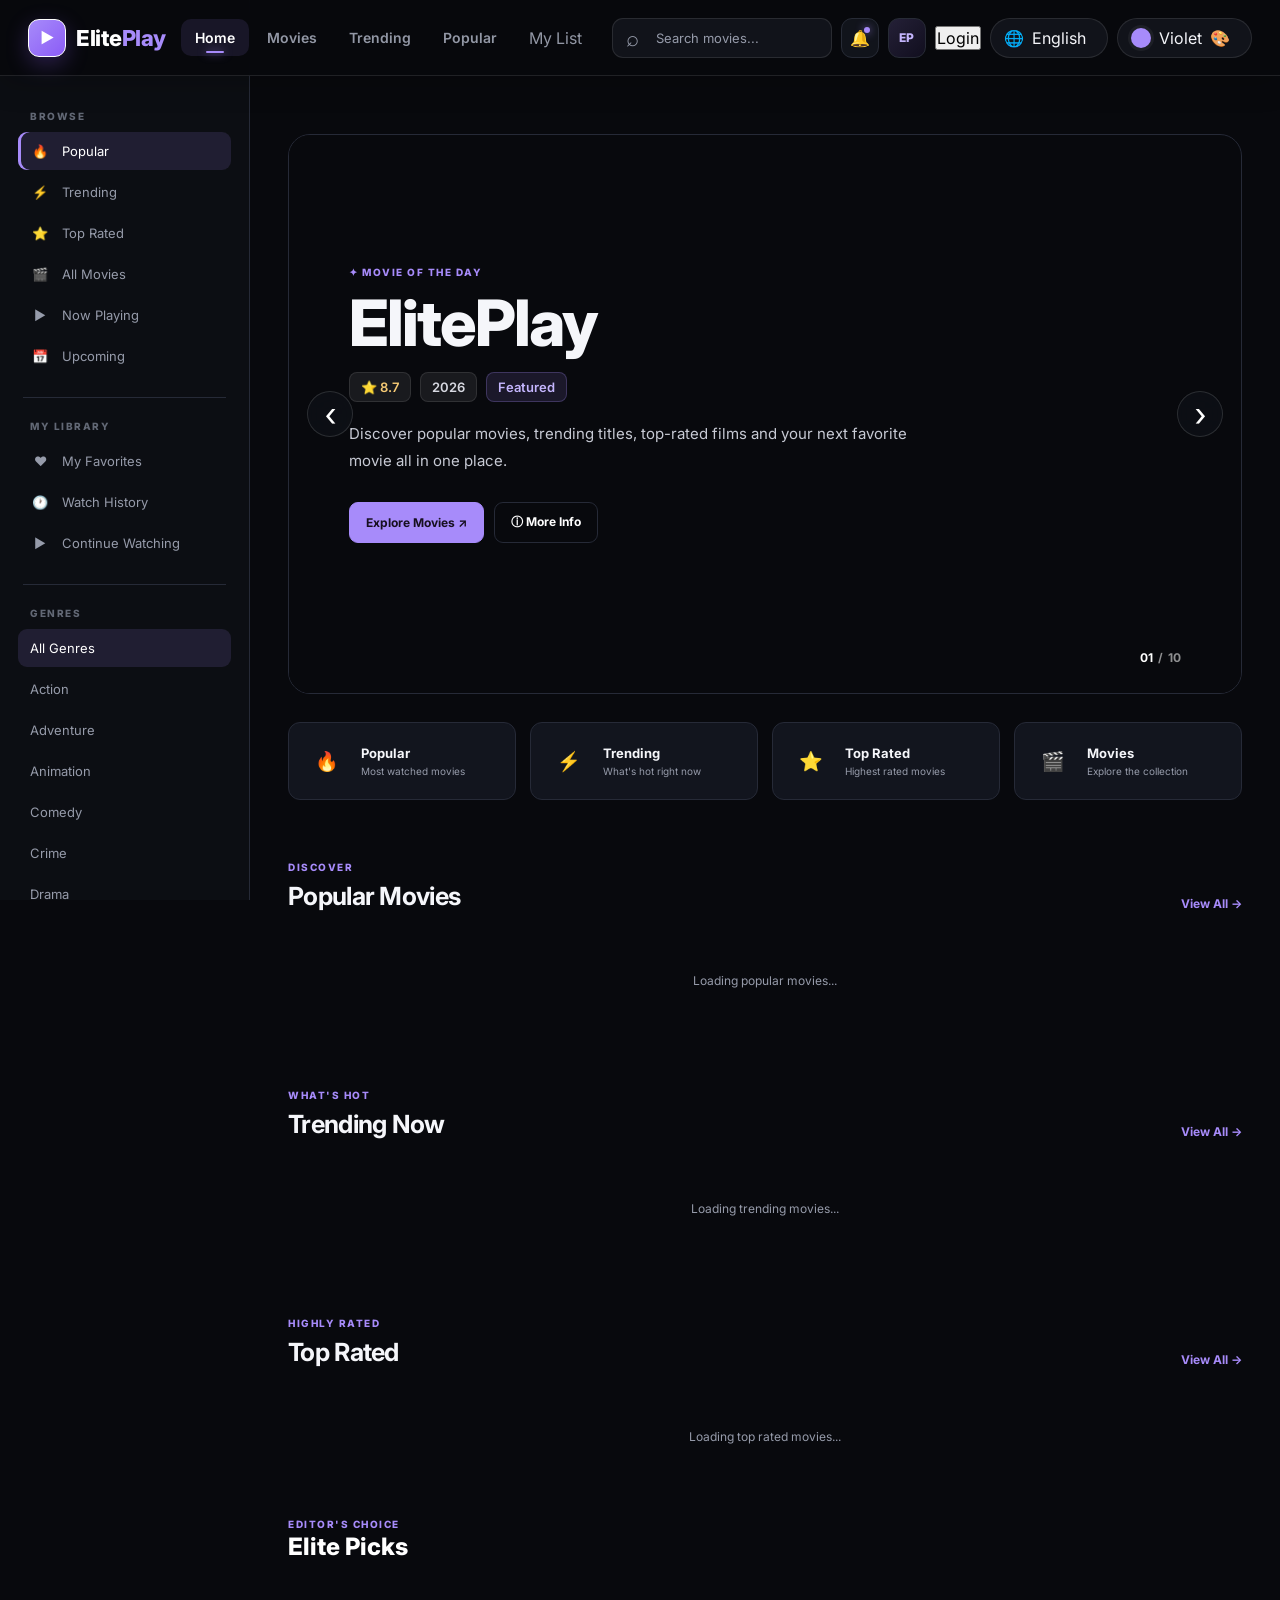
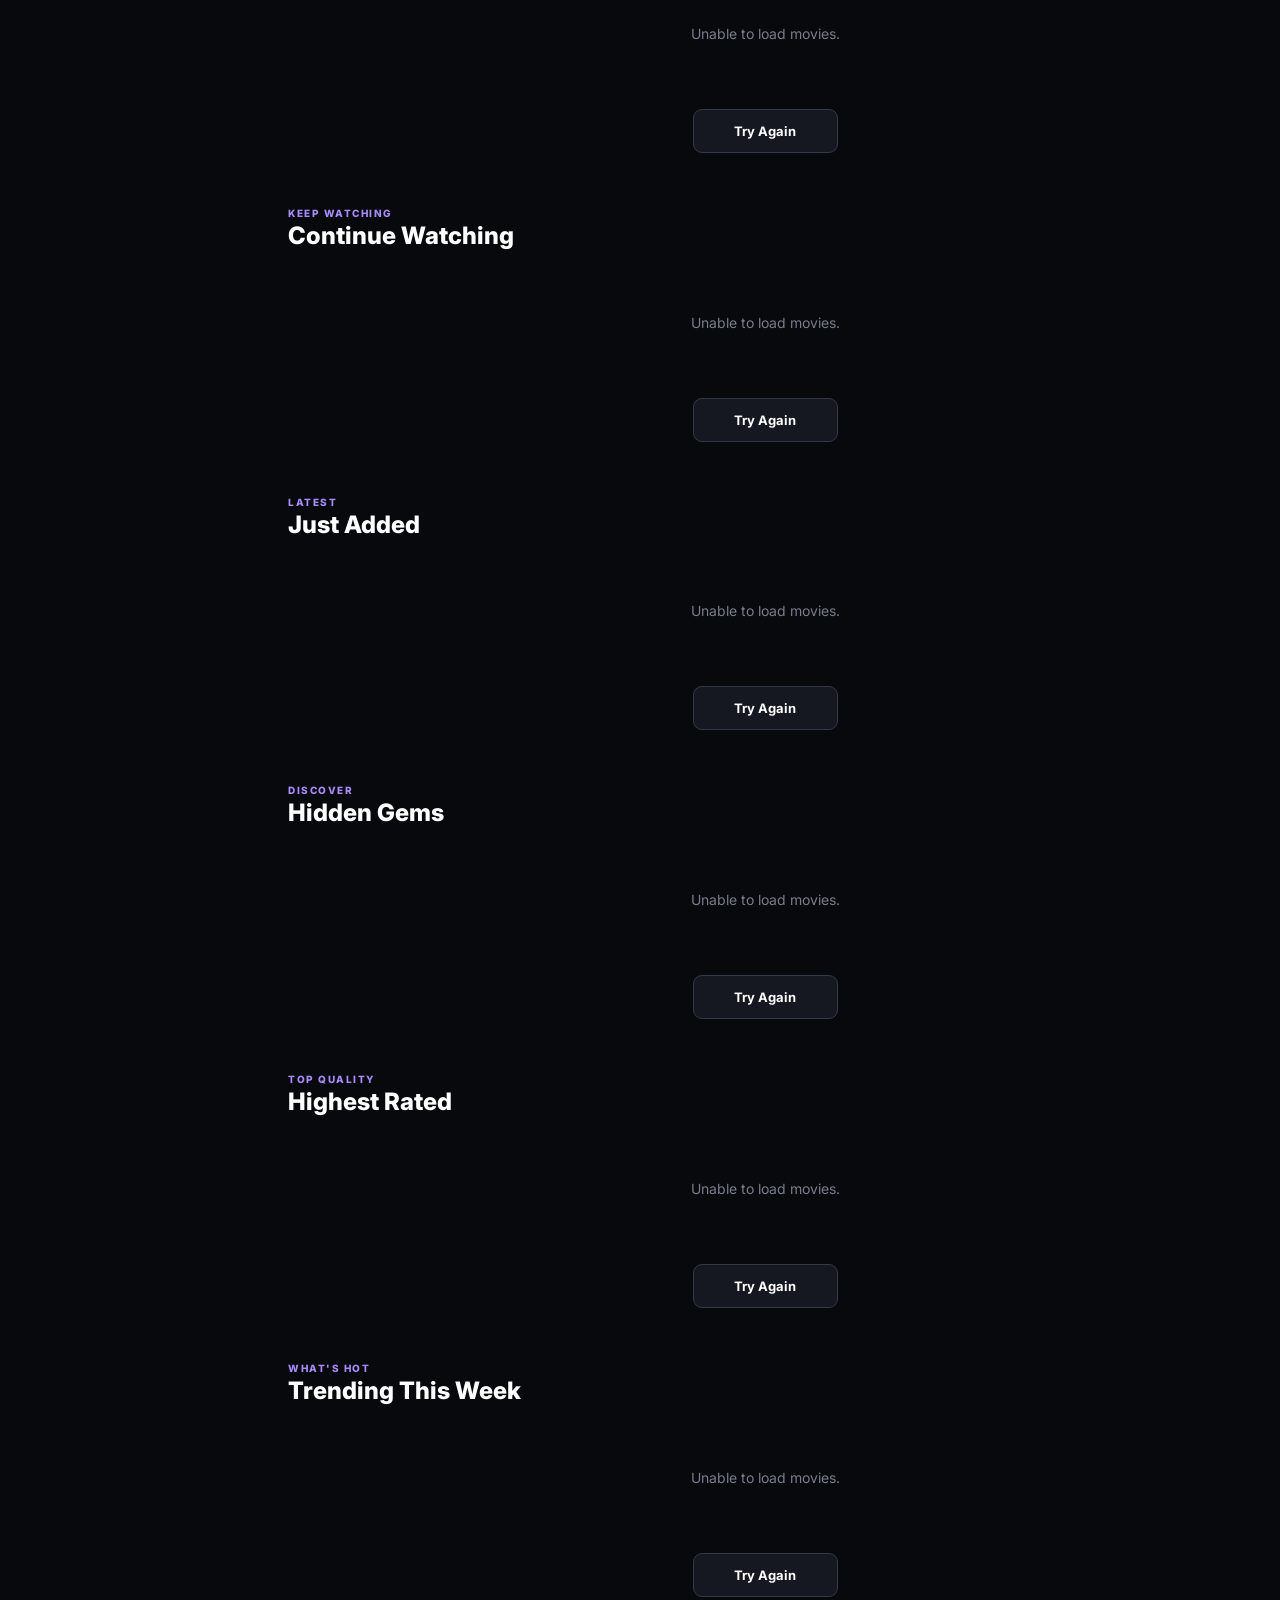
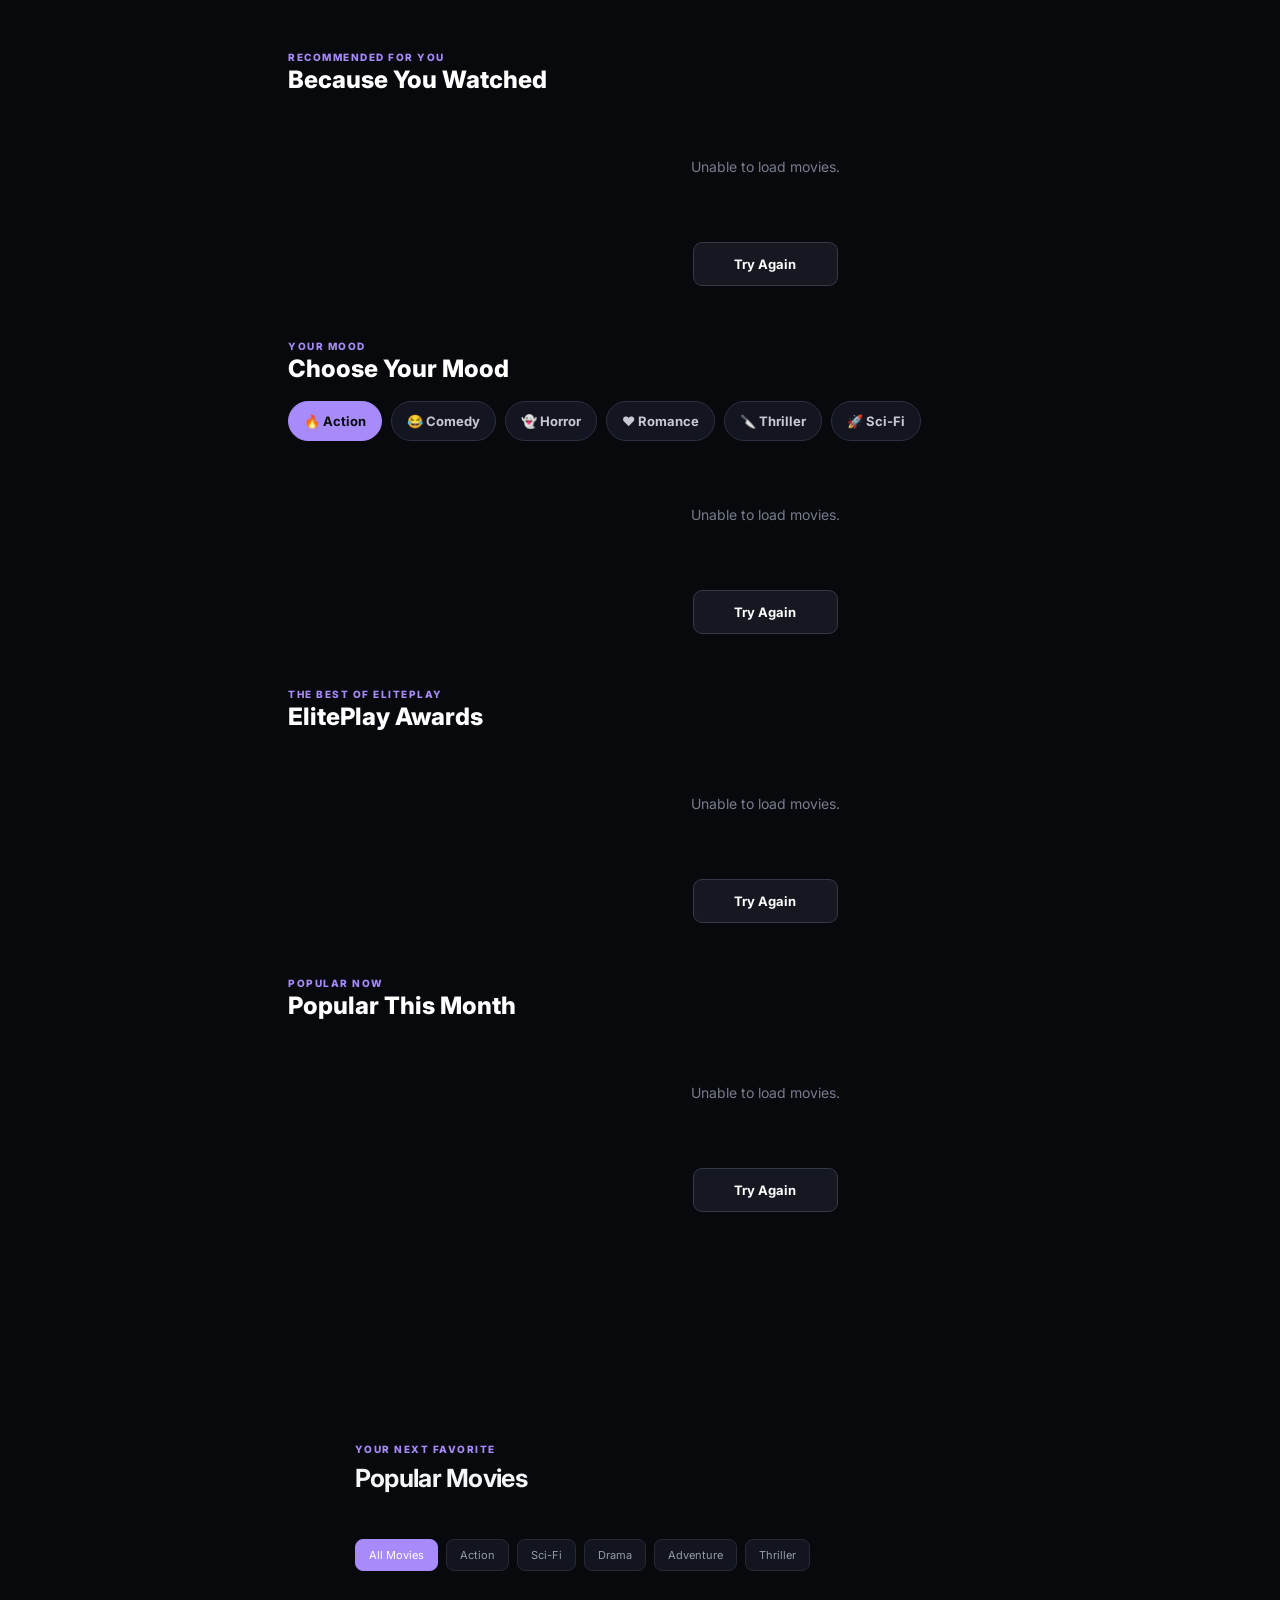
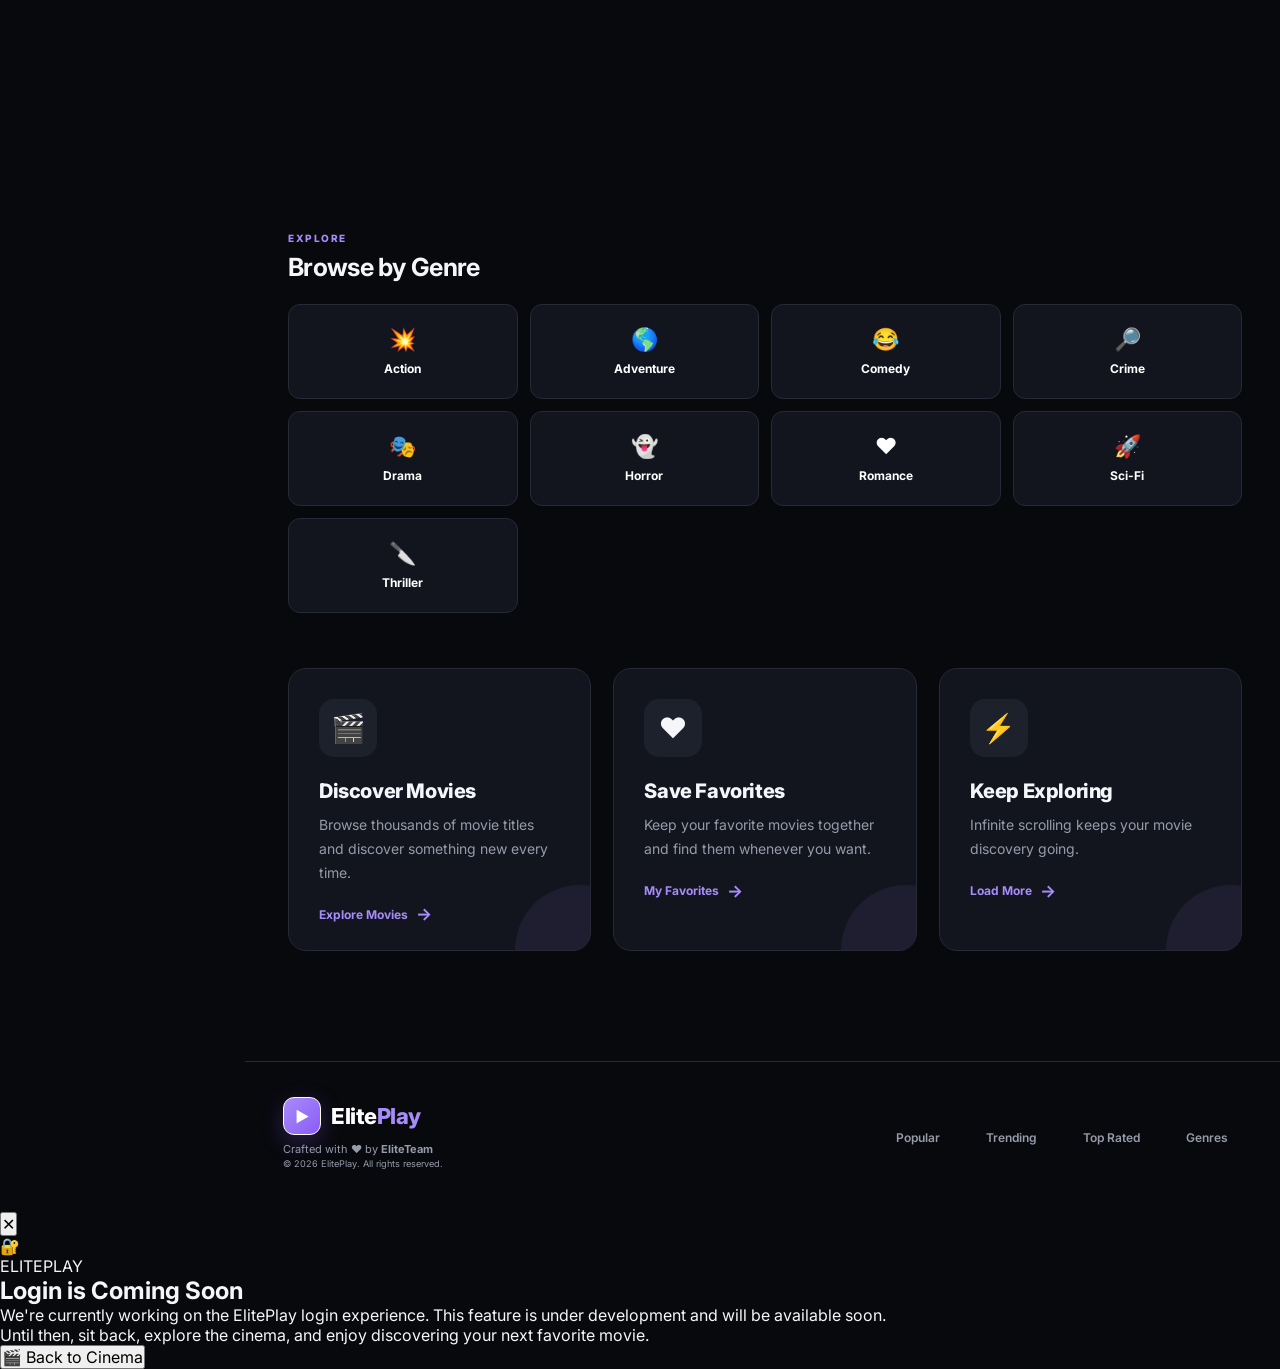
==== commit 1bf32ecd: "Uncomment top-nav.css stylesheet link" ====
--- a/index.html
+++ b/index.html
@@ -10,7 +10,7 @@
   <link rel="stylesheet" href="moviebox.css">
   <link rel="stylesheet" href="ThemeOrLangSections/loginbtn.css">
   
-  <!-- <link rel="stylesheet" href="top-nav.css"> -->
+  <link rel="stylesheet" href="top-nav.css">
 
   <link rel="preconnect" href="https://fonts.googleapis.com">
   <link href="https://fonts.googleapis.com/css2?family=Inter:wght@400;500;600;700;800&display=swap" rel="stylesheet">
@@ -2365,11 +2365,13 @@
 
 <script src="newSections.js"></script>
 
-<!-- <script src="ThemeOrLangSections/themeLang.css"></script> -->
+<script src="ThemeOrLangSections/themeLang.css"></script>
 <script src="ThemeOrLangSections/themeLang.js"></script>
 
+<script src="top-nav.js"></script>
+
 
 
 </body>
 
-</html>+</html>
